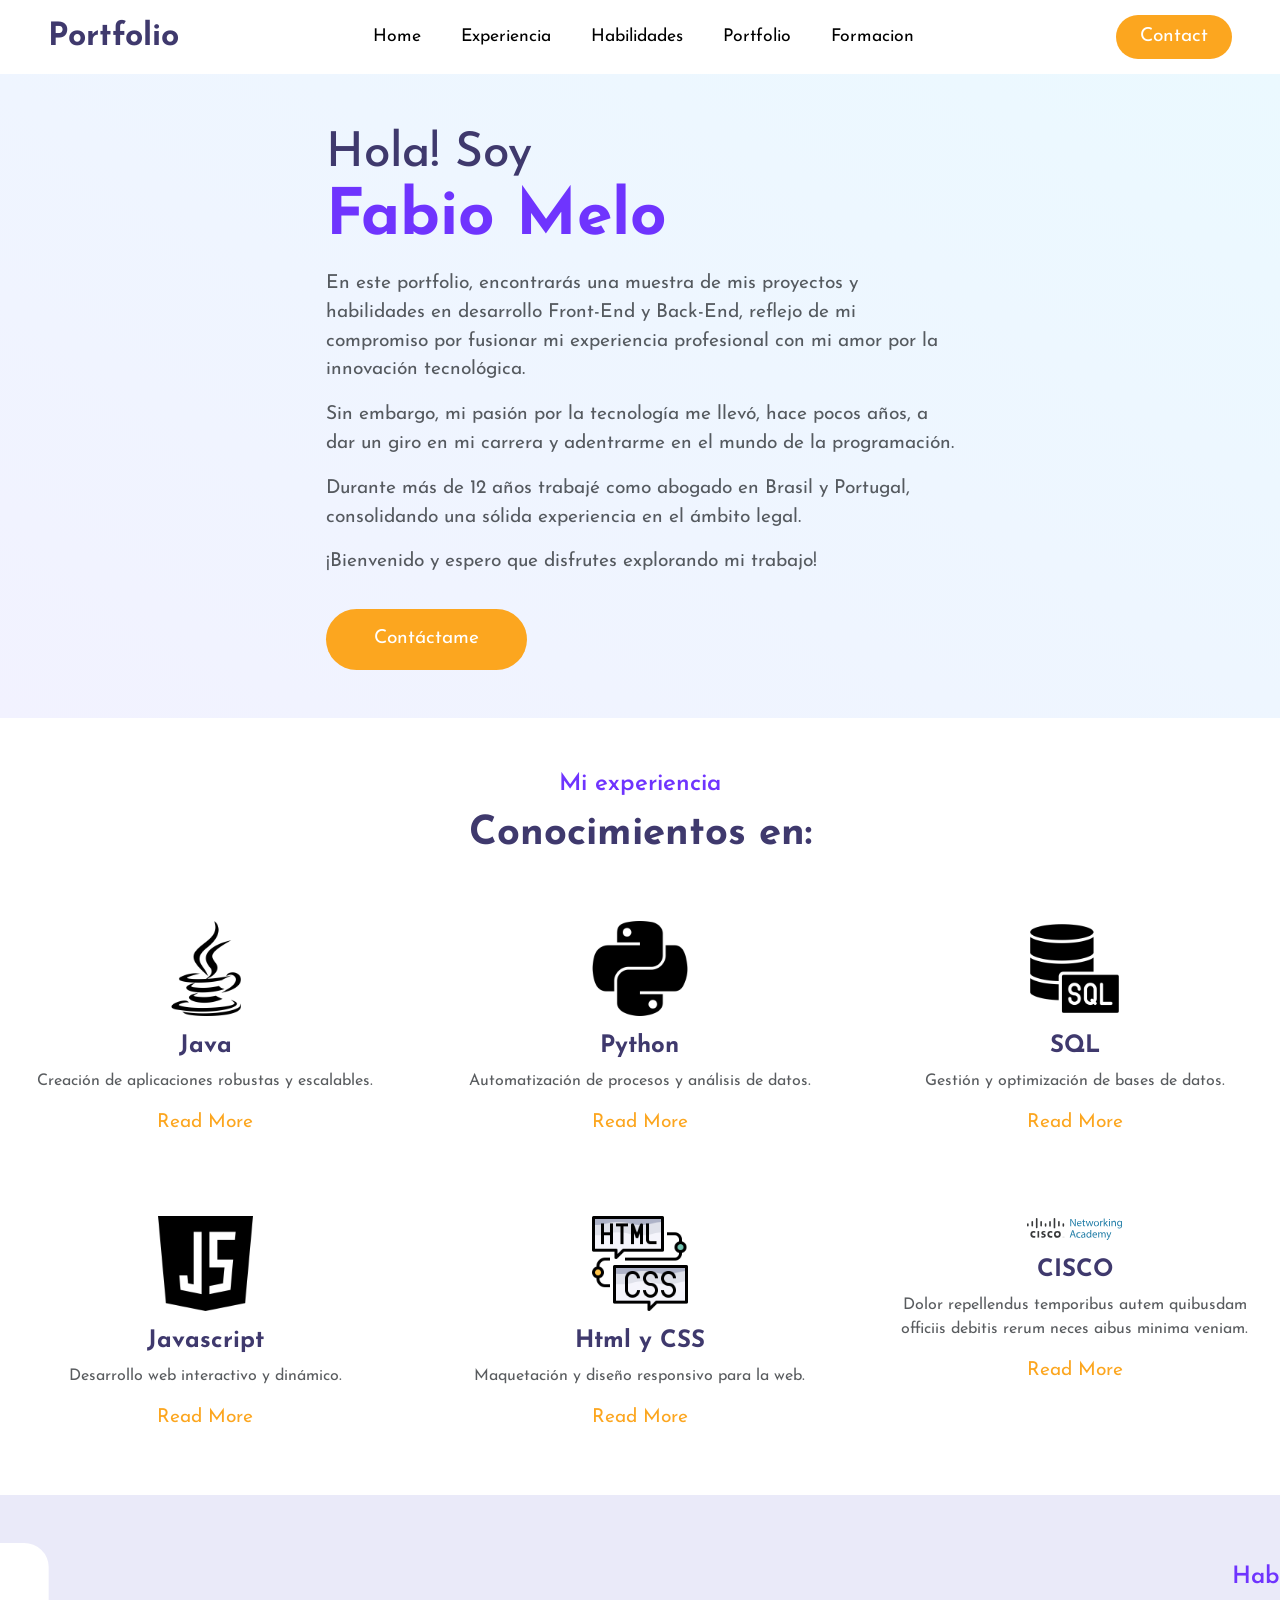
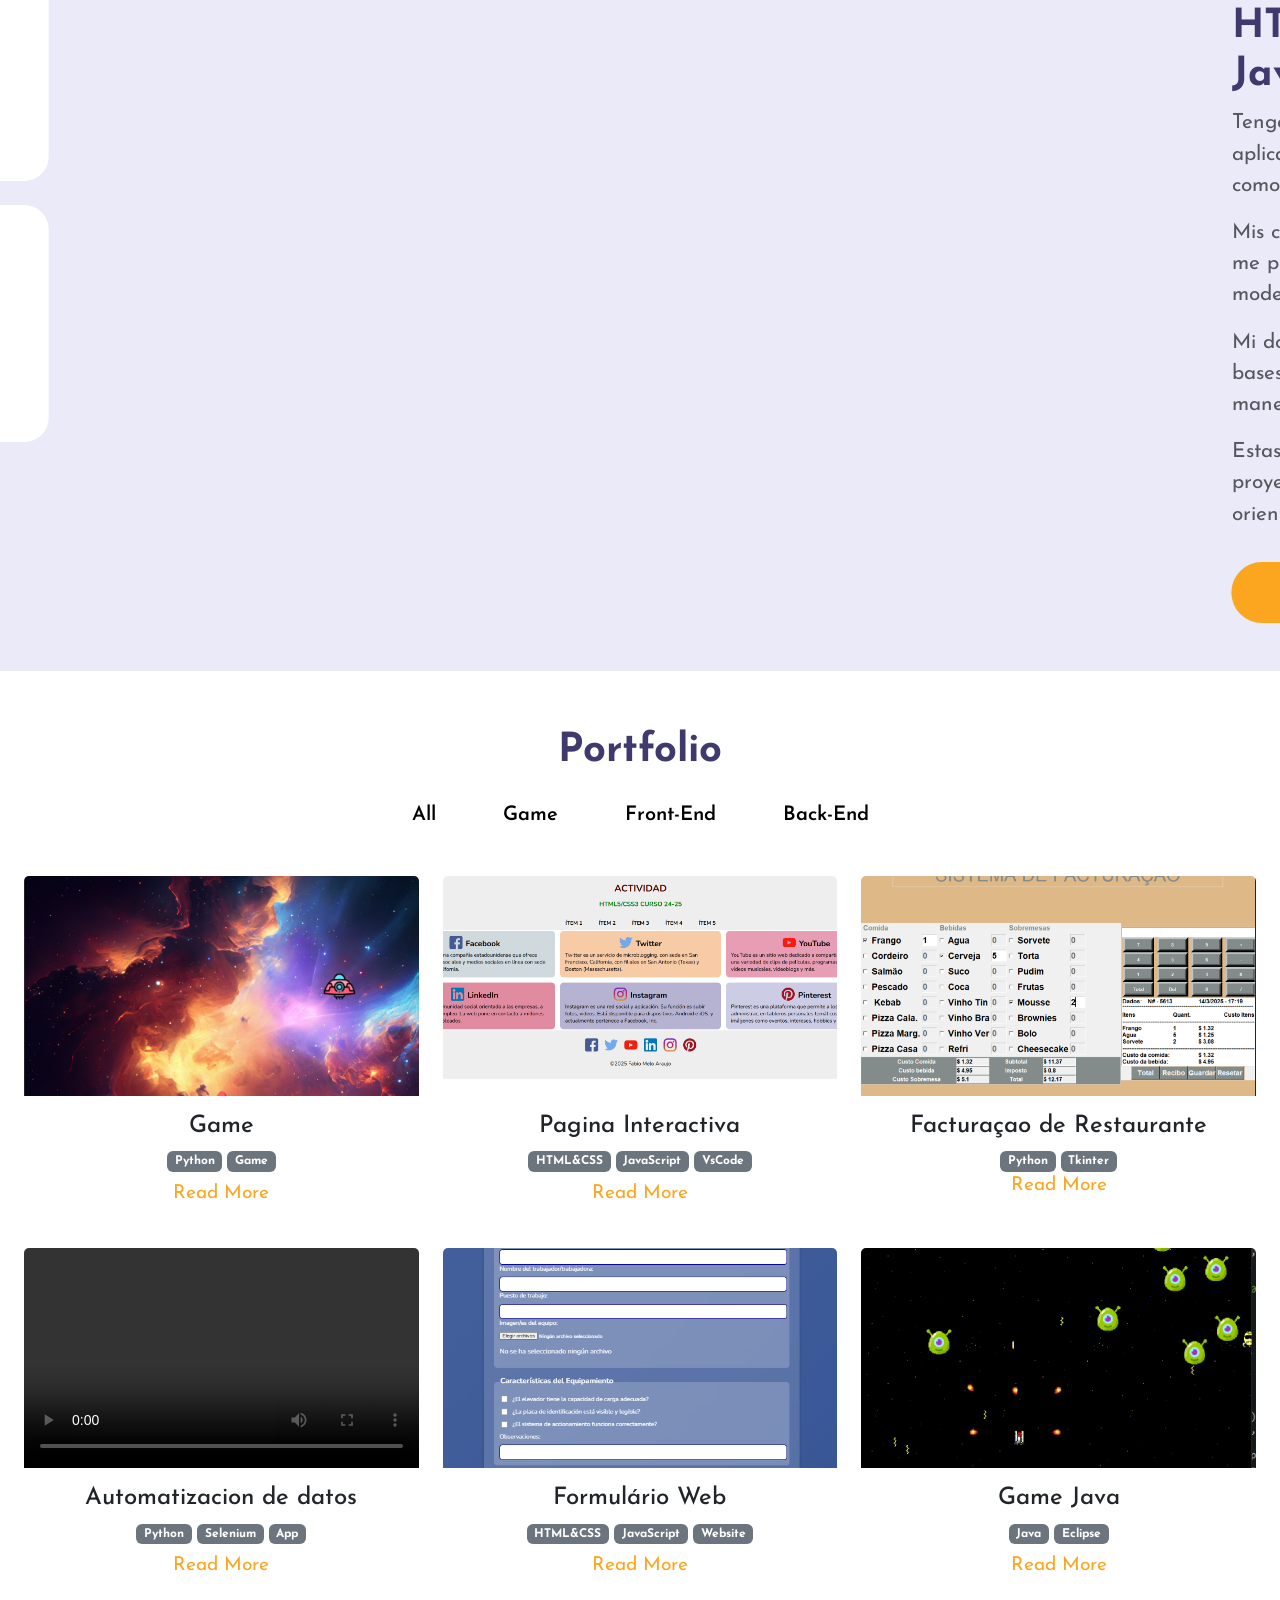
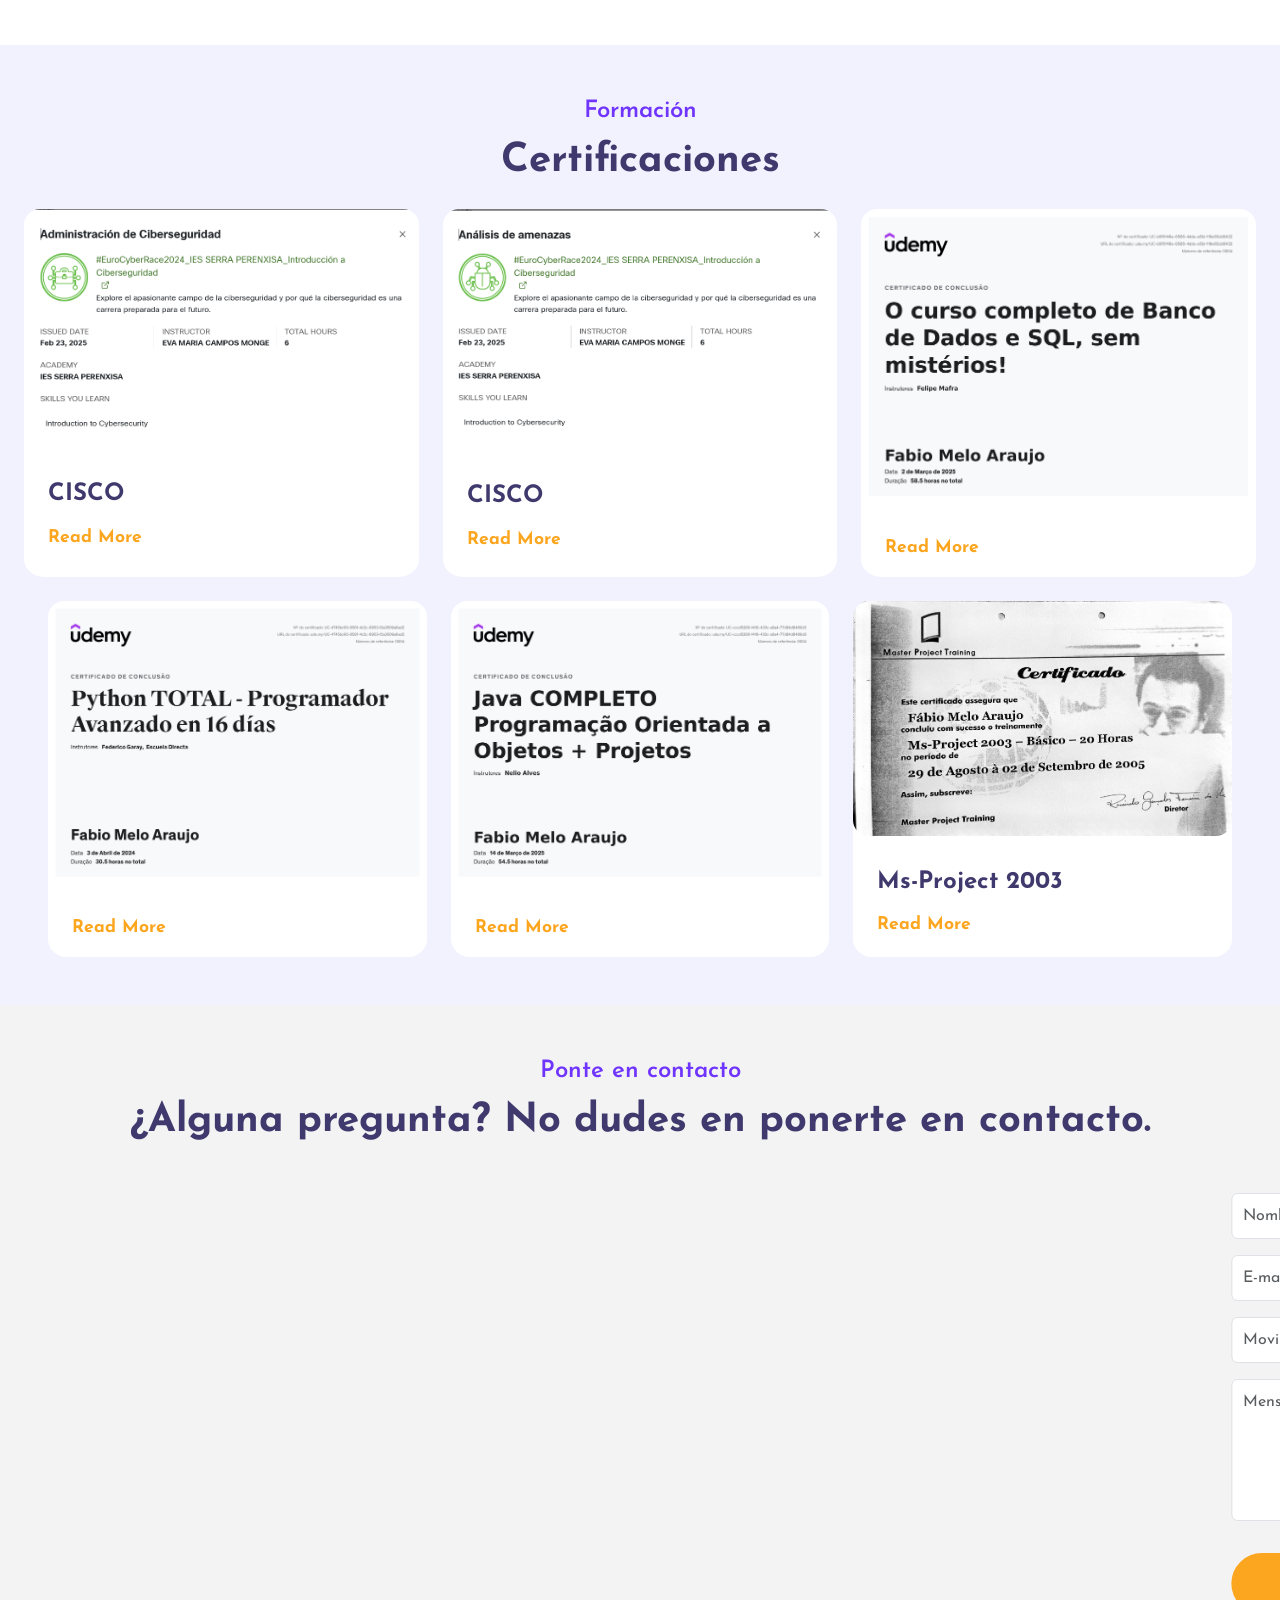
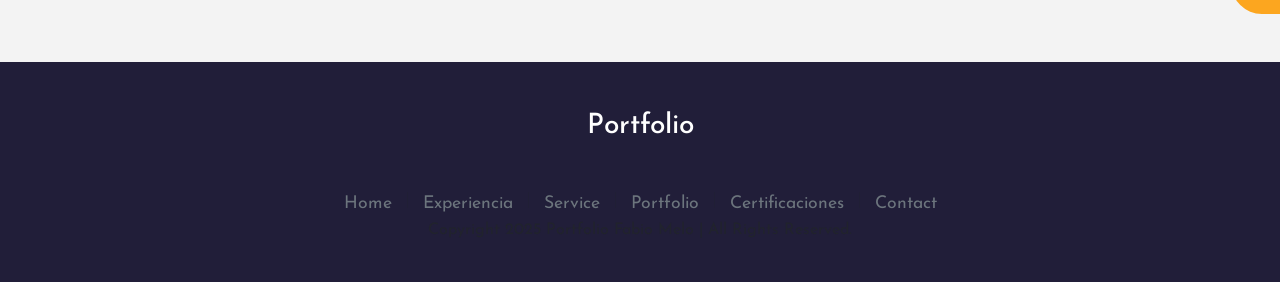
==== index.html @ 4d85d0f5 "22/06 commit" ====
<!DOCTYPE html>
<html lang="es">

<head>
  <meta charset="UTF-8" />
  <meta http-equiv="X-UA-Compatible" content="IE=edge" />
  <meta name="viewport" content="width=device-width, initial-scale=1.0" />
  <title>Personal Portfolio - Fabio Melo</title>

  <!-- bootstrap css cdn link  -->
  <link href="https://cdn.jsdelivr.net/npm/bootstrap@5.2.3/dist/css/bootstrap.min.css" rel="stylesheet"
    integrity="sha384-rbsA2VBKQhggwzxH7pPCaAqO46MgnOM80zW1RWuH61DGLwZJEdK2Kadq2F9CUG65" crossorigin="anonymous" />

  <!-- custom css file -->
  <link rel="stylesheet" href="style.css" />

  <!-- google font link -->
  <link rel="preconnect" href="https://fonts.googleapis.com" />
  <link rel="preconnect" href="https://fonts.gstatic.com" crossorigin />
  <link href="https://fonts.googleapis.com/css2?family=Josefin+Sans:wght@300;400;500;600;700&display=swap"
    rel="stylesheet" />

  <!-- bootstrap icon cdn link  -->
  <link rel="stylesheet" href="https://cdn.jsdelivr.net/npm/bootstrap-icons@1.10.4/font/bootstrap-icons.css" />

  <!-- for adding animation to website we have use AOS library 
    AOS Library css file cdn link -->
  <link rel="stylesheet" href="https://unpkg.com/aos@next/dist/aos.css" />

  <!-- jquery cdn link  -->
  <script src="https://ajax.googleapis.com/ajax/libs/jquery/3.6.4/jquery.min.js"></script>
</head>

<body>
  <!-- navbar starts -->
  <nav id="navbar-top" class="navbar navbar-expand-lg navbar-light bg-white sticky-top">
    <div class="container-fluid px-5">
      <a class="navbar-brand fw-bold fs-2" href="#" style="color: #3f396d">Portfolio</a>
      <button class="nav-menu d-md-none" type="button" data-bs-toggle="collapse" data-bs-target="#navbarNav">
        <i class="bi bi-menu-button-fill"></i>
      </button>
      <div class="collapse navbar-collapse justify-content-center" id="navbarNav">
        <ul class="navbar-nav gap-4" style="font-size: 1.1rem">
          <li class="nav-item">
            <a class="nav-link" aria-current="page" href="#">Home</a>
          </li>
          <li class="nav-item">
            <a class="nav-link" href="#service">Experiencia</a>
          </li>
          <li class="nav-item">
            <a class="nav-link" href="#about">Habilidades</a>
          </li>
          <li class="nav-item">
            <a class="nav-link" href="#portfolio">Portfolio</a>
          </li>
          <!--<li class="nav-item">
            <a class="nav-link" href="#testimonial">Testimonials</a>
          </li>-->
          <li class="nav-item">
            <a class="nav-link" href="#blog">Formacion</a>
          </li>
        </ul>
      </div>
      <button class="c-btn ms-4 py-2 px-4 rounded-pill d-none d-md-block">Contact</button>
    </div>
  </nav>
  <!-- navbar ends here -->

  <!-- home section starts  -->
  <section class="home pt-5 pb-5" id="home">
    <div class="row justify-content-evenly align-middle">
      <!-- here data-aos is used for adding aos animation  -->
      <div class="col-10 col-md-6 text-center text-md-start" data-aos="slide-right">
        <h2 style="color: #3f396d">
          Hola! Soy <br /><span class="c-orange">Fabio Melo</span>
        </h2>
        <p class="text-muted">
          En este portfolio, encontrarás una muestra de mis proyectos y habilidades en desarrollo
          Front-End y Back-End, 
          reflejo de mi compromiso por fusionar mi experiencia profesional con mi amor por la innovación tecnológica.</p>
        <p class="text-muted">
          Sin embargo, mi pasión por la tecnología me llevó, hace pocos años,
          a dar un giro en mi carrera y adentrarme en el mundo de la programación.
        <p class="text-muted">Durante más de 12 años trabajé como abogado en Brasil y Portugal,
          consolidando una sólida experiencia en el ámbito legal.</p>
        
        <p class="text-muted">
          ¡Bienvenido y espero que disfrutes explorando mi trabajo! </p>
        <button class="c-btn h-btn mt-3 py-3 px-5 rounded-pill">
          Contáctame
        </button>
        <a href="" class="link ms-4 d-none">See My Work</a>
      </div>
<!--
      <div class="col-10 col-md-4 d-none d-md-block">
        <img src="images/videocomputador.mp4" class="img-fluid" alt="" />
      </div>
    </div>
  
    <div class="col-10 col-md-4 d-none d-md-block">
      <video class="img-fluid" autoplay muted loop>
        <source src="images/videocomputador.mp4" type="video/mp4">
        Seu navegador não suporta a tag de vídeo.
      </video>
    </div>
    -->
  </section>
  <!-- home section ends here -->

  <!-- expertise section starts -->

  <section class="expertise mt-5" id="service">
    <div class="heading text-center">
      <small>Mi experiencia</small>
      <h3>
        Conocimientos en: <br />
        
      </h3>
    </div>
    <div class="row justify-content-evenly mt-5">
      <div class="col-10 col-md-4" data-aos="fade-up">
        <div class="service-card">
          <div class="img">
            <img src="images/java.png" class="w-25 img-fluid img" alt="" />
          </div>
          <div class="content mt-3">
            <h4>Java</h4>
            <p class="text-muted">
              Creación de aplicaciones robustas y escalables.
            </p>
            <a href="" class="link">Read More</a>
          </div>
        </div>
      </div>
      <div class="col-md-4 col-10" data-aos="fade-up">
        <div class="service-card">
          <div class="img">
            <img src="images/python.png" class="w-25 img-fluid img" alt="" />
          </div>
          <div class="content mt-3">
            <h4>Python</h4>
            <p class="text-muted">
              Automatización de procesos y análisis de datos.
            </p>
            <a href="" class="link">Read More</a>
          </div>
        </div>
      </div>
      <div class="col-md-4 col-10" data-aos="fade-up">
        <div class="service-card">
          <div class="img">
            <img src="images/sql-server.png" class="w-25 img-fluid img" alt="" />
          </div>
          <div class="content mt-3">
            <h4>SQL</h4>
            <p class="text-muted">
              Gestión y optimización de bases de datos.
            </p>
            <a href="" class="link">Read More</a>
          </div>
        </div>
      </div>
    </div>

    <div class="row justify-content-evenly mt-5">
      <div class="col-10 col-md-4" data-aos="fade-up">
        <div class="service-card">
          <div class="img">
            <img src="images/java-script.png" class="w-25 img-fluid img" alt="" />
          </div>
          <div class="content mt-3">
            <h4>Javascript</h4>
            <p class="text-muted">
              Desarrollo web interactivo y dinámico.
            </p>
            <a href="" class="link">Read More</a>
          </div>
        </div>
      </div>
      <div class="col-md-4 col-10" data-aos="fade-up">
        <div class="service-card">
          <div class="img">
            <img src="images/html css.png" class="w-25 img-fluid img" alt="" />
          </div>
          <div class="content mt-3">
            <h4>Html y CSS</h4>
            <p class="text-muted">
              Maquetación y diseño responsivo para la web.
            </p>
            <a href="" class="link">Read More</a>
          </div>
        </div>
      </div>
      <div class="col-md-4 col-10" data-aos="fade-up">
        <div class="service-card">
          <div class="img">
            <img src="images/cisco.svg" class="w-25 img-fluid img" alt="" />
          </div>
          <div class="content mt-3">
            <h4>CISCO</h4>
            <p class="text-muted">
              Dolor repellendus temporibus autem quibusdam officiis debitis
              rerum neces aibus minima veniam.
            </p>
            <a href="" class="link">Read More</a>
          </div>
        </div>
      </div>
    </div>







  </section>
  <!-- Formación-->
  <!--Diplomas & Certificaciones -->

  <section class="skill mt-5 py-5" id="about">
    <div class="row justify-content-evenly">
      <div class="col-10 col-md-5 skill-with-progress" data-aos="slide-right">
        <div class="row justify-content-evenly">
          <div class="col-10 col-md-6">
            <div class="progress-card ms-3 ms-md-0">
              <div class="circular-progress html-css">
                <span class="progress-value html-progress">0%</span>
              </div>
              <br />
              <span class="text">Python </span>
            </div>
          </div>

          <div class="col-10 col-md-6 mt-4 mt-md-0">
            <div class="progress-card ms-3 ms-md-0">
              <div class="circular-progress javascript">
                <span class="progress-value javascript-progress">0%</span>
              </div>
              <br />
              <span class="text">Java</span>
            </div>
          </div>
        </div>

        <div class="row justify-content-evenly mt-4">
          <div class="col-10 col-md-6">
            <div class="progress-card ms-3 ms-md-0">
              <div class="circular-progress php">
                <span class="progress-value php-progress">0%</span>
              </div>
              <br />
              <span class="text">HTML, CSS & JavaScript</span>
            </div>
          </div>

          <div class="col-10 col-md-6 mt-4 mt-md-0">
            <div class="progress-card ms-3  ms-md-0">
              <div class="circular-progress reactjs">
                <span class="progress-value reactjs-progress">0%</span>
              </div>
              <br>
              <span class="text">SQL</span>
            </div>
          </div>
        </div>
      </div>

      <div class="col-10 col-md-5 skill-detail" data-aos="slide-left">
        <div class="heading mt-5 mt-md-3">
          <small>Habilidades</small>
          <h3>HTML, CSS, JavaScript, Java, Python, SQL.</h3>
          <p class="text-muted">
            Tengo Conocimientos en Java y Python para crear aplicaciones robustas tanto en el lado del servidor
            como en el cliente.</p>

          <p class="text-muted"> Mis conocimientos en HTML, CSS y JavaScript,
            lo que me permite diseñar y desarrollar interfaces web modernas y responsivas.</p>

          <p class="text-muted">Mi dominio de SQL me permite gestionar y optimizar bases de datos de forma eficiente,
            garantizando un manejo
            adecuado de la información.
          </p>
          <p class="text-muted">
            Estas competencias me facultan para abordar proyectos de desarrollo
            con una visión integral y orientada a soluciones escalables.
          </p>
          <button class="c-btn h-btn mt-3 py-3 px-5 rounded-pill">
            <!-- here download attribute is used for adding download functionality to button  -->
            <a href="Entry Level Web Developer Resume.pdf" download="CV Fabio Melo"
              style="text-decoration: none;color: #fff;">Download CV</a>
          </button>
        </div>
      </div>
    </div>
  </section>
  <!-- skill section end here -->

  <!-- portfolio section starts here -->
<section class="portfolio" id="portfolio">
  <div class="heading text-center pt-5">
    <h3>Portfolio</h3>
  </div>

  <div id="myBtnContainer" class="text-center mt-4">
    <button class="filter-item" data-filter="all">All</button>
    <button class="filter-item" data-filter="game">Game</button>
    <button class="filter-item" data-filter="front">Front-End</button>
    <button class="filter-item" data-filter="back">Back-End</button>
  </div>
    
  <div class="portfolio-body">
    <div class="row justify-content-evenly px-4">

      <!-- Card 1 -->
      <div class="post col-md-4 game all col-10 mt-3 mt-md-0" data-aos="fade-up">
        <div class="card h-100">
          <img src="images/gamepython.png" class="card-img-top media-fixed" alt="Game Python" />
          <div class="card-body text-center">
            <h4 class="card-title">Game</h4>
            <span class="badge bg-secondary badge-pill">Python</span>
            <span class="badge bg-secondary badge-pill mb-2">Game</span><br />
            <a href="#" class="link">Read More</a>
          </div>
        </div>
      </div>


        
        <!-- Card 2 -->
      <div class="post col-md-4 front all col-10 mt-3 mt-md-0" data-aos="fade-up">
        <div class="card h-100">
          <img src="images/html_redes_sociais.png" class="card-img-top media-fixed" alt="Página Interactiva" />
          <div class="card-body text-center">
            <h4 class="card-title">Pagina Interactiva</h4>
            <span class="badge bg-secondary badge-pill">HTML&CSS</span>
            <span class="badge bg-secondary badge-pill">JavaScript</span>
            <span class="badge bg-secondary badge-pill mb-2">VsCode</span><br />
            <a href="#" class="read-more-btn link">Read More</a>
          </div>
        </div>
      </div>
               
       <!-- Card 3 -->
      <div class="post col-md-4 back all col-10 mt-3 mt-md-0" data-aos="fade-up">
        <div class="card h-100">
          <img src="images/RESTAUR.png" class="card-img-top media-fixed" alt="Facturação" />
          <div class="card-body text-center">
            <h4 class="card-title">Facturaçao de Restaurante</h4>
            <span class="badge bg-secondary badge-pill">Python</span>
            <span class="badge bg-secondary badge-pill">Tkinter</span><br />
            <a href="#" class="read-more-btn link">Read More</a>
          </div>
        </div>
      </div> 
      

    <!-- Card 4 - VÍDEO -->
      <div class="post col-md-4 back all col-10 mt-3 mt-md-4" data-aos="fade-up">
        <div class="card h-100">
          <video class="card-img-top media-fixed" controls>
            <source src="images/GrabaciónCPF.mp4" type="video/mp4" />
            Seu navegador não suporta vídeos em HTML5.
          </video>
          <div class="card-body text-center">
            <h4 class="card-title">Automatizacion de datos</h4>
            <span class="badge bg-secondary badge-pill">Python</span>
            <span class="badge bg-secondary badge-pill">Selenium</span>
            <span class="badge bg-secondary badge-pill mb-2">App</span><br />
            <a href="#" class="read-more-btn link">Read More</a>
          </div>
        </div>
      </div>


       <!-- Card 5 -->
      <div class="post col-md-4 front all col-10 mt-3 mt-md-4" data-aos="fade-up">
        <div class="card h-100">
          <img src="images/formulario.png" class="card-img-top media-fixed" alt="Formulário Web" />
          <div class="card-body text-center">
            <h4 class="card-title">Formulário Web</h4>
            <span class="badge bg-secondary badge-pill">HTML&CSS</span>
            <span class="badge bg-secondary badge-pill">JavaScript</span>
            <span class="badge bg-secondary badge-pill mb-2">Website</span><br />
            <a href="#" class="read-more-btn link">Read More</a>
          </div>
        </div>
      </div>

        <!-- Card 6 -->
      <div class="post col-md-4 game all col-10 mt-3 mt-md-4" data-aos="fade-up">
        <div class="card h-100">
          <img src="images/game java.png" class="card-img-top media-fixed" alt="Game Java" />
          <div class="card-body text-center">
            <h4 class="card-title">Game Java</h4>
            <span class="badge bg-secondary badge-pill">Java</span>
            <span class="badge bg-secondary badge-pill mb-2">Eclipse</span><br />
            <a href="#" class="read-more-btn link">Read More</a>
          </div>
        </div>
      </div>
 </div>
  </div>
</section>
<!-- portfolio section ends here -->


  <!-- testimonial section starts  
  <section class="testimonial mt-5 pt-5" id="testimonial">
    <div class="row justify-content-evenly">
      <div class="col-md-4 col-10" data-aos="slide-right">
        <img src="images/tastimonials-img.png" class="img-fluid" alt="" />
      </div>


      <div class="col-md-6 col-10 mt-5" data-aos="slide-left">
        <div class="heading">
          <small>Testimonials</small>
          <h3>Happy Clients Feedback</h3>
          here we will use carousel element from bootstrap -->

          <!-- ><div id="carouselExampleControls" class="carousel slide" data-bs-ride="carousel">
            <div class="carousel-inner">
              <div class="carousel-item active">
                <div class="row justify-content-evenly">
                  <div class="col-2 text-center">
                    <i class="bi bi-quote"></i>
                  </div>
                  <div class="col-10">
                    <p class="text-muted">
                      Quisruam est, qui dolorem ipsum quia dolor sit amet,
                      consecteaur aeci velit, sed quia non numquam eius modi
                      tempora incidunt ut lao magnam aliquam quaerat ...
                    </p>
                    <h4>Kevin Andrew</h4>
                    <small class="fs-6 text-muted">CEO of Company</small>
                  </div>
                </div>
              </div>
              
            <button class="nextprev-btn rounded-pill prev-btn" type="button" data-bs-target="#carouselExampleControls"
              data-bs-slide="prev">
              <i class="bi bi-arrow-left-circle-fill prev"></i>
              <span class="visually-hidden">Previous</span>
            </button>
            <button class="nextprev-btn rounded-pill next-btn" type="button" data-bs-target="#carouselExampleControls"
              data-bs-slide="next">
              <i class="bi bi-arrow-right-circle-fill next"></i>
              <span class="visually-hidden">Next</span>
            </button>
          </div>
        </div>
      </div>
    </div>
  </section>
  <testimonial ends here --> 

  <!-- blog section starts -->
  <section class="blog mt-5 pb-5" id="blog">
    <div class="heading text-center pt-5">
      <small>Formación</small>
      <h3>Certificaciones</h3>
    </div>


    <div class="row justify-content-evenly px-4 mt-4" data-aos="fade-up">
      <div class="blogpost col-md-4 col-10 mt-2 mt-md-0 game all">
        <div class="card">
          <img src="images/adm cyber.png" class="card-img-top rounded-4" alt="..." />
          <div class="card-body px-4">
            <h4 class="card-title">
              <a href="">CISCO</a>
            </h4>
            <p class="text-muted"></p>
            <a href="#" class="read-more-btn link" data-bs-toggle="modal" data-bs-target="#exampleModal1">Read More</a>
          </div>
        </div>
      </div>
      <div class="blogpost col-md-4 col-10 mt-5 mt-md-0 website all">
        <div class="card">
          <img src="images/analise amenazas.png" class="card-img-top rounded-4" alt="..." />
          <div class="card-body px-4">
            <h4 class="card-title">
              <a href="">CISCO</a>
            </h4>
            <p class="text-muted"></p>
            <a href="#" class="read-more-btn link" data-bs-toggle="modal" data-bs-target="#exampleModal2">Read More</a>
          </div>
        </div>
      </div>
      <div class="blogpost col-md-4 col-10 mt-5 mt-md-0 webapp all">
        <div class="card">
          <img src="images/CERTIFICADO SQL.jpg" class="card-img-top rounded-4" alt="..." />
          <div class="card-body px-4">
            <h4 class="card-title">
            </h4>
            <p class="text-muted">
            </p>
            <a href="#" class="read-more-btn link" data-bs-toggle="modal" data-bs-target="#exampleModal3">Read More</a>
          </div>
        </div>
      </div>


      <div class="row justify-content-evenly px-4 mt-4" data-aos="fade-up">
        <div class="blogpost col-md-4 col-10 mt-2 mt-md-0 game all">
          <div class="card">
            <img src="images/CERTIFICADO PYTHON.jpg" class="card-img-top rounded-4" alt="..." />
            <div class="card-body px-4">
              <h4 class="card-title">
              </h4>
              <p class="text-muted">
              </p>
              <a href="#" class="read-more-btn link" data-bs-toggle="modal" data-bs-target="#exampleModal1">Read
                More</a>
            </div>
          </div>
        </div>
        <div class="blogpost col-md-4 col-10 mt-5 mt-md-0 website all">
          <div class="card">
            <img src="images/certJAVA.jpg" class="card-img-top rounded-4" alt="..." />
            <div class="card-body px-4">
              <h4 class="card-title">
              </h4>
              <p class="text-muted">
              </p>
              <a href="#" class="read-more-btn link" data-bs-toggle="modal" data-bs-target="#exampleModal2">Read
                More</a>
            </div>
          </div>
        </div>
        <div class="blogpost col-md-4 col-10 mt-5 mt-md-0 webapp all">
          <div class="card">
            <img src="images/ms project.jpg" class="card-img-top rounded-4" alt="..." />
            <div class="card-body px-4">
              <h4 class="card-title">
                <a href="">Ms-Project 2003</a>
              </h4>
              <p class="text-muted">
              </p>
              <a href="#" class="read-more-btn link" data-bs-toggle="modal" data-bs-target="#exampleModal3">Read
                More</a>
            </div>
          </div>
        </div>
        
          



          <!-- here we will make modals if Read more link is clicked the modal will popup -->
          <div class="modal fade" id="exampleModal1" tabindex="-1" aria-labelledby="exampleModalLabel"
            aria-hidden="true">
            <div class="modal-dialog">
              <div class="modal-content">

                <button type="button" class="btn-c rounded-pill" data-bs-dismiss="modal"><i
                    class="bi bi-x-circle-fill"></i></button>

                <div class="modal-body px-4">
                  <div class="img">
                    <img src="images/2048game.png" class="img-fluid" alt="">
                  </div>
                  <div class="content mt-3">
                    <small>By Fabio Melo</small><span class="text-muted ms-2">Mar 8,2022</span>
                    <h4 class="card-title mt-3">Quis autem vea eum iure reprehenderit</h4>
                    <div class="social-links mt-4">
                      <button href="" class="rounded-pill dribble">
                        <i class="bi bi-dribbble"></i>
                      </button>
                      <button href="" class="rounded-pill whatsapp">
                        <i class="bi bi-whatsapp"></i>
                      </button>
                      <button href="" class="rounded-pill behance">
                        <i class="bi bi-behance"></i>
                      </button>
                    </div>
                    <p class="text-muted mt-3">Lorem ipsum dolor sit amet, consectetur adipiscing elit. Nullam tempor
                      eros a
                      tellus auctor, nec suscipit nunc dignissim. Ut suscipit gravida augue sed elementum. Sed sed
                      luctus
                      nisl. Donec scelerisque nisi in sodales mattis. Vestibulum suscipit odio ac enim blandit
                      sollicitudin.
                      Aliquam ultrices sem quis urna placerat interdum. Etiam rutrum, quam sagittis tristique mollis,
                      libero
                      arcu scelerisque erat, eget tincidunt eros diam quis nunc.</p>
                  </div>
                </div>
                <div class="heading px-2">
                  <h3 class="fs-3 ms-3">Leave A Comment</h3>
                </div>
                <div class="contact-form ms-3 mt-3 pb-4 px-2">
                  <div class="mb-3">
                    <input type="text" class="form-control" id="exampleFormControlInput1" placeholder="Name" />
                  </div>
                  <div class="mb-3">
                    <input type="email" class="form-control" id="exampleFormControlInput1" placeholder="E-mail" />
                  </div>
                  <div class="mb-3">
                    <input type="text" class="form-control" id="exampleFormControlInput1" placeholder="Mobile No." />
                  </div>
                  <div class="mb-3">
                    <textarea class="form-control" id="exampleFormControlTextarea1" placeholder="Message"
                      rows="5"></textarea>
                  </div>
                  <button class="c-btn h-btn mt-3 py-2 px-4 rounded-pill">
                    Submit
                  </button>
                </div>

              </div>
            </div>
          </div>
          <div class="modal fade" id="exampleModal2" tabindex="-1" aria-labelledby="exampleModalLabel"
            aria-hidden="true">
            <div class="modal-dialog">
              <div class="modal-content">

                <button type="button" class="btn-c rounded-pill" data-bs-dismiss="modal"><i
                    class="bi bi-x-circle-fill"></i></button>

                <div class="modal-body px-4">
                  <div class="img">
                    <img src="images/currency-converter.png" class="img-fluid" alt="">
                  </div>
                  <div class="content mt-3">
                    <small>By Fabio Melo</small><span class="text-muted ms-2 ms-md-0">Mar 8,2025</span>
                    <h4 class="card-title mt-3">Quis autem vea eum iure reprehenderit</h4>
                    <div class="social-links mt-4">
                      
                      <!--<button href="" class="rounded-pill dribble">
                        <i class="bi bi-dribbble"></i>
                      </button>
                    -->
                      <button href="" class="rounded-pill whatsapp">
                        <i class="bi bi-whatsapp"></i>
                      </button>
                     
                     <!-- <button href="" class="rounded-pill behance">
                        <i class="bi bi-behance"></i>
                      </button>
                    </div>
                  -->
                    <p class="text-muted mt-3">Lorem ipsum dolor sit amet, consectetur adipiscing elit. Nullam tempor
                      eros a
                      tellus auctor, nec suscipit nunc dignissim. Ut suscipit gravida augue sed elementum. Sed sed
                      luctus
                      nisl. Donec scelerisque nisi in sodales mattis. Vestibulum suscipit odio ac enim blandit
                      sollicitudin.
                      Aliquam ultrices sem quis urna placerat interdum. Etiam rutrum, quam sagittis tristique mollis,
                      libero
                      arcu scelerisque erat, eget tincidunt eros diam quis nunc.</p>
                  </div>
                </div>
                <div class="heading px-2">
                  <h3 class="fs-3 ms-3">Leave A Comment</h3>
                </div>
                <div class="contact-form ms-3 mt-3 pb-4 px-2">
                  <div class="mb-3">
                    <input type="text" class="form-control" id="exampleFormControlInput1" placeholder="Name" />
                  </div>
                  <div class="mb-3">
                    <input type="email" class="form-control" id="exampleFormControlInput1" placeholder="E-mail" />
                  </div>
                  <div class="mb-3">
                    <input type="text" class="form-control" id="exampleFormControlInput1" placeholder="Mobile No." />
                  </div>
                  <div class="mb-3">
                    <textarea class="form-control" id="exampleFormControlTextarea1" placeholder="Message"
                      rows="5"></textarea>
                  </div>
                  <button class="c-btn h-btn mt-3 py-2 px-4 rounded-pill">
                    Submit
                  </button>
                </div>

              </div>
            </div>
          </div>
          <div class="modal fade" id="exampleModal3" tabindex="-1" aria-labelledby="exampleModalLabel"
            aria-hidden="true">
            <div class="modal-dialog">
              <div class="modal-content">

                <button type="button" class="btn-c rounded-pill" data-bs-dismiss="modal"><i
                    class="bi bi-x-circle-fill"></i></button>

                <div class="modal-body px-4">
                  <div class="img">
                    <img src="images/dictionary.png" class="img-fluid" alt="">
                  </div>
                  <div class="content mt-3">
                    <small>By Fabio Melo</small><span class="text-muted ms-2 ms-md-0">Mar 8,2022</span>
                    <h4 class="card-title mt-3">Quis autem vea eum iure reprehenderit</h4>
                    <div class="social-links mt-4">
                      <button href="" class="rounded-pill dribble">
                        <i class="bi bi-dribbble"></i>
                      </button>
                      <button href="" class="rounded-pill whatsapp">
                        <i class="bi bi-whatsapp"></i>
                      </button>
                      <button href="" class="rounded-pill behance">
                        <i class="bi bi-behance"></i>
                      </button>
                    </div>
                    <p class="text-muted mt-3">Lorem ipsum dolor sit amet, consectetur adipiscing elit. Nullam tempor
                      eros a
                      tellus auctor, nec suscipit nunc dignissim. Ut suscipit gravida augue sed elementum. Sed sed
                      luctus
                      nisl. Donec scelerisque nisi in sodales mattis. Vestibulum suscipit odio ac enim blandit
                      sollicitudin.
                      Aliquam ultrices sem quis urna placerat interdum. Etiam rutrum, quam sagittis tristique mollis,
                      libero
                      arcu scelerisque erat, eget tincidunt eros diam quis nunc.</p>
                  </div>
                </div>
                <div class="heading px-2">
                  <h3 class="fs-3 ms-3">Leave A Comment</h3>
                </div>
                <div class="contact-form ms-3 mt-3 pb-4 px-2">
                  <div class="mb-3">
                    <input type="text" class="form-control" id="exampleFormControlInput1" placeholder="Name" />
                  </div>
                  <div class="mb-3">
                    <input type="email" class="form-control" id="exampleFormControlInput1" placeholder="E-mail" />
                  </div>
                  <div class="mb-3">
                    <input type="text" class="form-control" id="exampleFormControlInput1" placeholder="Mobile No." />
                  </div>
                  <div class="mb-3">
                    <textarea class="form-control" id="exampleFormControlTextarea1" placeholder="Message"
                      rows="5"></textarea>
                  </div>
                  <button class="c-btn h-btn mt-3 py-2 px-4 rounded-pill">
                    Submit
                  </button>
                </div>

              </div>
            </div>
          </div>
        </div>
  </section>
  <!-- blog section ends here -->

  <!-- contact section starts -->
  <section class="contact py-5" id="contact">
    <div class="heading text-center">
      <small>Ponte en contacto</small>
      <h3>¿Alguna pregunta? No dudes en ponerte en contacto.</h3>
    </div>
    <div class="row justify-content-evenly mt-5">
      <div class="col-md-5 col-10 contact-details" data-aos="slide-right">
        <div class="row justify-content-evenly">
          <div class="col-1">
            <i class="bi bi-geo-alt-fill"></i>
          </div>
          <div class="col-11">
            <p>Torrent, Valencia, España</p>
          </div>
        </div>
        <div class="row justify-content-evenly">
          <div class="col-1">
            <i class="bi bi-telephone-fill"></i>
          </div>
          <div class="col-11">
            <p>+34 661137207</p>
          </div>
        </div>
        <div class="row justify-content-evenly">
          <div class="col-1">
            <i class="bi bi-send-fill"></i>
          </div>
          <div class="col-11">
            <p>fmelo.dev@gmail.com</p>
          </div>
        </div>
        <div class="row justify-content-evenly">
          <div class="col-1">
            <i class="bi bi-globe-americas"></i>
          </div>
          <div class="col-11">
            <p>https://github.com/FabioMelo0911</p>
          </div>
        </div>
      </div>
      <div class="col-md-5 col-10 mt-3 mt-md-0" data-aos="slide-left">
        <div class="contact-form">
          <div class="mb-3">
            <input type="text" class="form-control" id="exampleFormControlInput1" placeholder="Nombre" />
          </div>
          <div class="mb-3">
            <input type="email" class="form-control" id="exampleFormControlInput1" placeholder="E-mail" />
          </div>
          <div class="mb-3">
            <input type="text" class="form-control" id="exampleFormControlInput1" placeholder="Movile nº." />
          </div>
          <div class="mb-3">
            <textarea class="form-control" id="exampleFormControlTextarea1" placeholder="Mensaje" rows="5"></textarea>
          </div>
          <button class="c-btn h-btn mt-3 py-3 px-5 rounded-pill">
            Submit
          </button>
        </div>
      </div>
    </div>
  </section>
  <!-- contact section ends here -->

  <!-- now we will make back to top button when user click on it it will be redirected to top page  -->
  <!--<button type="button" class="btn btn-floating btn-lg rounded-pill" id="btn-back-to-top">
    <i class="bi bi-arrow-up"></i>
  </button>
-->
  <!-- footer section starts  -->
  <footer class="text-center text-muted py-4">
    <h3 class="text-white pt-4" data-aos="fade-up">Portfolio</h3>
    <div class="link-group mt-5" data-aos="fade-up">
      <a href="#home">Home</a>
      <div class="vr"></div>
      <a href="#experiencia">Experiencia</a>
      <div class="vr"></div>
      <a href="#service">Service</a>
      <div class="vr"></div>
      <a href="#portfolio">Portfolio</a>
      <div class="vr"></div>
      <a href="#Certificaciones">Certificaciones</a>
      <div class="vr"></div>
      <a href="#contact">Contact</a>
    </div>
   
    <!--<div class="social-links mt-5" data-aos="fade-up">
      <button href="" class="rounded-pill dribble">
        <i class="bi bi-dribbble"></i>
      </button>
      <button href="" class="rounded-pill whatsapp">
        <i class="bi bi-whatsapp"></i>
      </button>
      <button href="" class="rounded-pill behance">
        <i class="bi bi-behance"></i>
      </button>
    </div>
    <hr class="text-muted my-4" />-->

    <p>Copyright 2025 Portfolio Fabio Melo | All Rights Reserved.</p>
  </footer>
  <!-- footer section ends here -->

  <!-- bootstrap javascript cdn link  -->
  <script src="https://cdn.jsdelivr.net/npm/bootstrap@5.2.3/dist/js/bootstrap.bundle.min.js"
    integrity="sha384-kenU1KFdBIe4zVF0s0G1M5b4hcpxyD9F7jL+jjXkk+Q2h455rYXK/7HAuoJl+0I4"
    crossorigin="anonymous"></script>

  <!-- AOS library javascript link  -->
  <script src="https://unpkg.com/aos@next/dist/aos.js"></script>
  <script>
    // initializing AOS library
    AOS.init({
      duration: 1000,
      offset: 50,
    });
  </script>
  <!-- custom js file linking -->
  <script src="script.js"></script>

</body>

</html>
---- style.css ----
/* appling google font over the website  */
body{
    font-family: 'Josefin Sans', sans-serif;
    font-weight: 400;
}
/* styling menu icon */
.nav-menu{
    border: none;
    background-color: #fff;
    font-size: 1.5rem;
    color: #fca61f;
}
/* styling navbar links  */
.navbar-nav a{
    color: black;
    position: relative;
}
.navbar-nav a:hover{
    color: #fca61f;
}
.navbar-nav a:after {    
    background: none repeat scroll 0 0 transparent;
    bottom: 0;
    content: "";
    display: block;
    height: 2px;
    left: 50%;
    top: 35px;
    position: absolute;
    background: #fca61f;
    transition: width 0.3s ease 0s, left 0.3s ease 0s;
    width: 0;
  }
.navbar-nav a:hover:after { 
    width: 100%; 
    left: 0; 
  }
  /* styling contact btn  */
.c-btn{
    border: none;
    background: #fca61f;
    color: #fff;
    font-size: 1.2rem;
}
/* styling home section starts */
.home{
    background: linear-gradient(33deg, rgba(242,242,255,1) 0%, rgba(235,249,255,1) 100%);
    padding: 30px 0px 10px 0px;
}
.home h2{
    font-size: 3rem;
    line-height: 4rem;
}
.c-orange{
    color: #6f34fe;
    font-weight: 700;
    font-size: 4rem;
}
.home p{
    width: fit-content;
    margin-top: 1rem;
    font-size: 1.2rem;
}
.h-btn:hover{
    background: #6f34fe;
    color: #fff;
    transform: translateY(-20px);
    transition-duration: 1s;
}
.link{
    text-decoration: none;
    font-size: 1.2rem;
    color: #fca61f;
    position: relative;
}
.link::after{
    content: '';
    position: absolute;
    width: 100%;
    transform: scaleX(0);
    height: 2px;
    bottom: 0;
    left: 0;
    top: 20px;
    background-color: #6f34fe;
    transform-origin: bottom right;
    transition: transform 0.25s ease-out;
}
.link:hover{
    color: #6f34fe;
}
.link:hover::after{
    transform: scaleX(1);
    transform-origin: bottom left;
}
/* adding animation to home section image  */
.home img{
    animation: floatimg 4s ease-in-out infinite;
}

@keyframes floatimg {
    0%{
        transform: translateX(0);
    }
    50%{
        transform: translateX(-24px);
    }
    100%{
        transform: translateX(0);
    }
}

/* expertise section starts */
.heading small{
    color: #6f34fe;
    font-size: 1.5rem;
    font-weight: 600;
}
.heading h3{
    margin-top: 0.5rem;
    color: #3f396d;
    font-size: 2.5rem;
    font-weight: 700;
}
.expertise h4{
    color: #3f396d;
    font-weight: 700;
}
.expertise a{
    text-decoration: none;
    color: #fca61f;
}
.expertise a:hover{
    color: #6f34fe;
}
.expertise .service-card{
    text-align: center;
    padding: 15px 15px;
    border-radius: 0.7rem;
}

/* skill section starts */
.skill{
    background-color: rgb(234, 234, 249);
}
.progress-card{
    padding: 12% 10% 10% 15%;
    background-color: #fff;
    text-align: center;
    border-radius: 10%;
}
.progress-card:hover{
    transform: scale(1.1,1.1);
    transition-duration: 0.6s;
}
.circular-progress{
    position: relative;
    height: 130px;
    width: 130px;
    border-radius: 50%;
    background: conic-gradient(#7d2ae8 3.6deg, #ededed 0deg);
    display: flex;
    align-items: center;
    justify-content: center;
}
.circular-progress::before{
    content: "";
    position: absolute;
    height: 120px;
    width: 120px;
    border-radius: 50%;
    background-color: #fff;
}
.progress-value{
    position: relative;
    font-size: 1.5rem;
    font-weight: 600;
}
.html-progress{
    color: #fca61f;
}
.javascript-progress{
    color: #6f34fe;
}
.php-progress{
    color: #20c997;
}
.reactjs-progress{
    color: #3f396d;
}
.text{
    font-size: 1.2rem;
    font-weight: 500;
}
.heading p{
    font-size: 1.3rem;
}

/* portfolio section starts */
#myBtnContainer{
    margin-bottom: 45px;
}
#myBtnContainer button{
  border: none;
  color: black;
  background: transparent;
  font-size: 20px;
  font-weight: 600;
  cursor: pointer;   
  display: inline-block;
  margin: 0 25px;
}
#myBtnContainer button:hover{
    color: #fca61f;
}

#myBtnContainer button:focus{
    outline: none;
}
.post .content h4{
    font-size: 1rem;
    font-weight: 700;
}
.post .card{
    border: none;
}
.media-fixed {
  height: 220px; /* ajuste conforme desejar */
  object-fit: cover;
}

.card {
  height: 100%;
}





/* testimonial section starts */
.testimonial img:hover{
    transform: scale(1.2,1.2);
    transition-duration: 1s;
}
.testimonial h4{
    color: #3f396d;
}
.testimonial i{
    font-size: 2.9rem;
    color: #fca61f;
    
}
.testimonial .nextprev-btn{
    border: none;
    background-color: #fff;
}
.prev:hover,.prev-btn:hover{
    color:#6f34fe;
    transform: translateX(-10px);
    transition-duration: 1s;
}
.next:hover,.next-btn:hover{
    color:#6f34fe;
    transform: translateX(10px);
    transition-duration: 1s;
}

/* blog section starts */
.blog{
    background-color: #f2f2ff;
}
.blog .blogpost .card{
    border: none;
    border-radius: 5%;
}
.nav-bg{
    background-color: #fff;
}

.blog .blogpost small{
    color: #6f34fe;
    font-size: 1.1rem;
}
.blog .blogpost h4,.blogpost a{
    color: #3f396d;
    font-weight: 700;
    margin-top: 1rem;
    text-decoration: none;
}
.blogpost a:hover{
    color: #fca61f;
}
.blog .blogpost .read-more-btn{
    text-decoration: none;
    color: #fca61f;
    font-size: 1.1rem;
}
.blog .blogpost .read-more-btn:hover{
    color: #6f34fe;
}
/* styling modal group  */
.btn-c{
    margin-left: 94%;
    background-color: transparent;
    border: none;
    color: #fff;
    font-size: 2rem;
    margin-top: -3%;
}
.btn-c i{
    color: #fca61f;
}
.modal-body .content span{
    font-size: 1rem;
}
.modal-body .content small{
    font-size: 1rem;
    color: #6f34fe;
}
/* contact section starts */
.contact{
    background-color: #f3f3f3;
}
.contact-details i{
    font-size: 1.5rem;
    color: #fca61f;
}
.contact-details p{
    font-size: 1.2rem;
    margin-left: 1rem;
}
.contact-form .form-control:focus{
    box-shadow: none;
    border: 1px solid #fca61f;
}
.contact-form .form-control{
    padding: 10px 10px;
    width: 80%;
}

/* footer section starts */
footer{
    background-color: #211e39;
}

footer .link-group a{
    margin-left: 10px;
    margin-right: 10px;
    text-decoration: none;
    color: #6c757d;
    font-size: 1.1rem;
    margin-top: 1rem;
}
footer .link-group a:hover{
    color: #fca61f;
}
.social-links button{
    border: none;
    margin-right: 1rem;
    font-size: 1.2rem;
    background-color: #fff;
    padding: 14px 15px 10px 15px;
}
.social-links .dribble{
    color: #f33a7e;
}
.social-links button:hover{
    color: #fff;
    transform: translateY(-20px);
    transition-duration: 1s;
}
.social-links .dribble:hover{
    background-color: #f33a7e;
}
.social-links .whatsapp{
    color: #25D366;
}
.social-links .whatsapp:hover{
    background-color: #25D366;
}
.social-links .behance{
    color: #255afc;
}
.social-links .behance:hover{
    background-color: #255afc;
}

/* styling back to top button */
#btn-back-to-top {
    position: fixed;
    bottom: 40px;
    right: 40px;
    display: none;
    font-size: 1.4rem;
    background-color: #fca61f;
    color: #fff;
    animation: pulse 3s infinite;
}
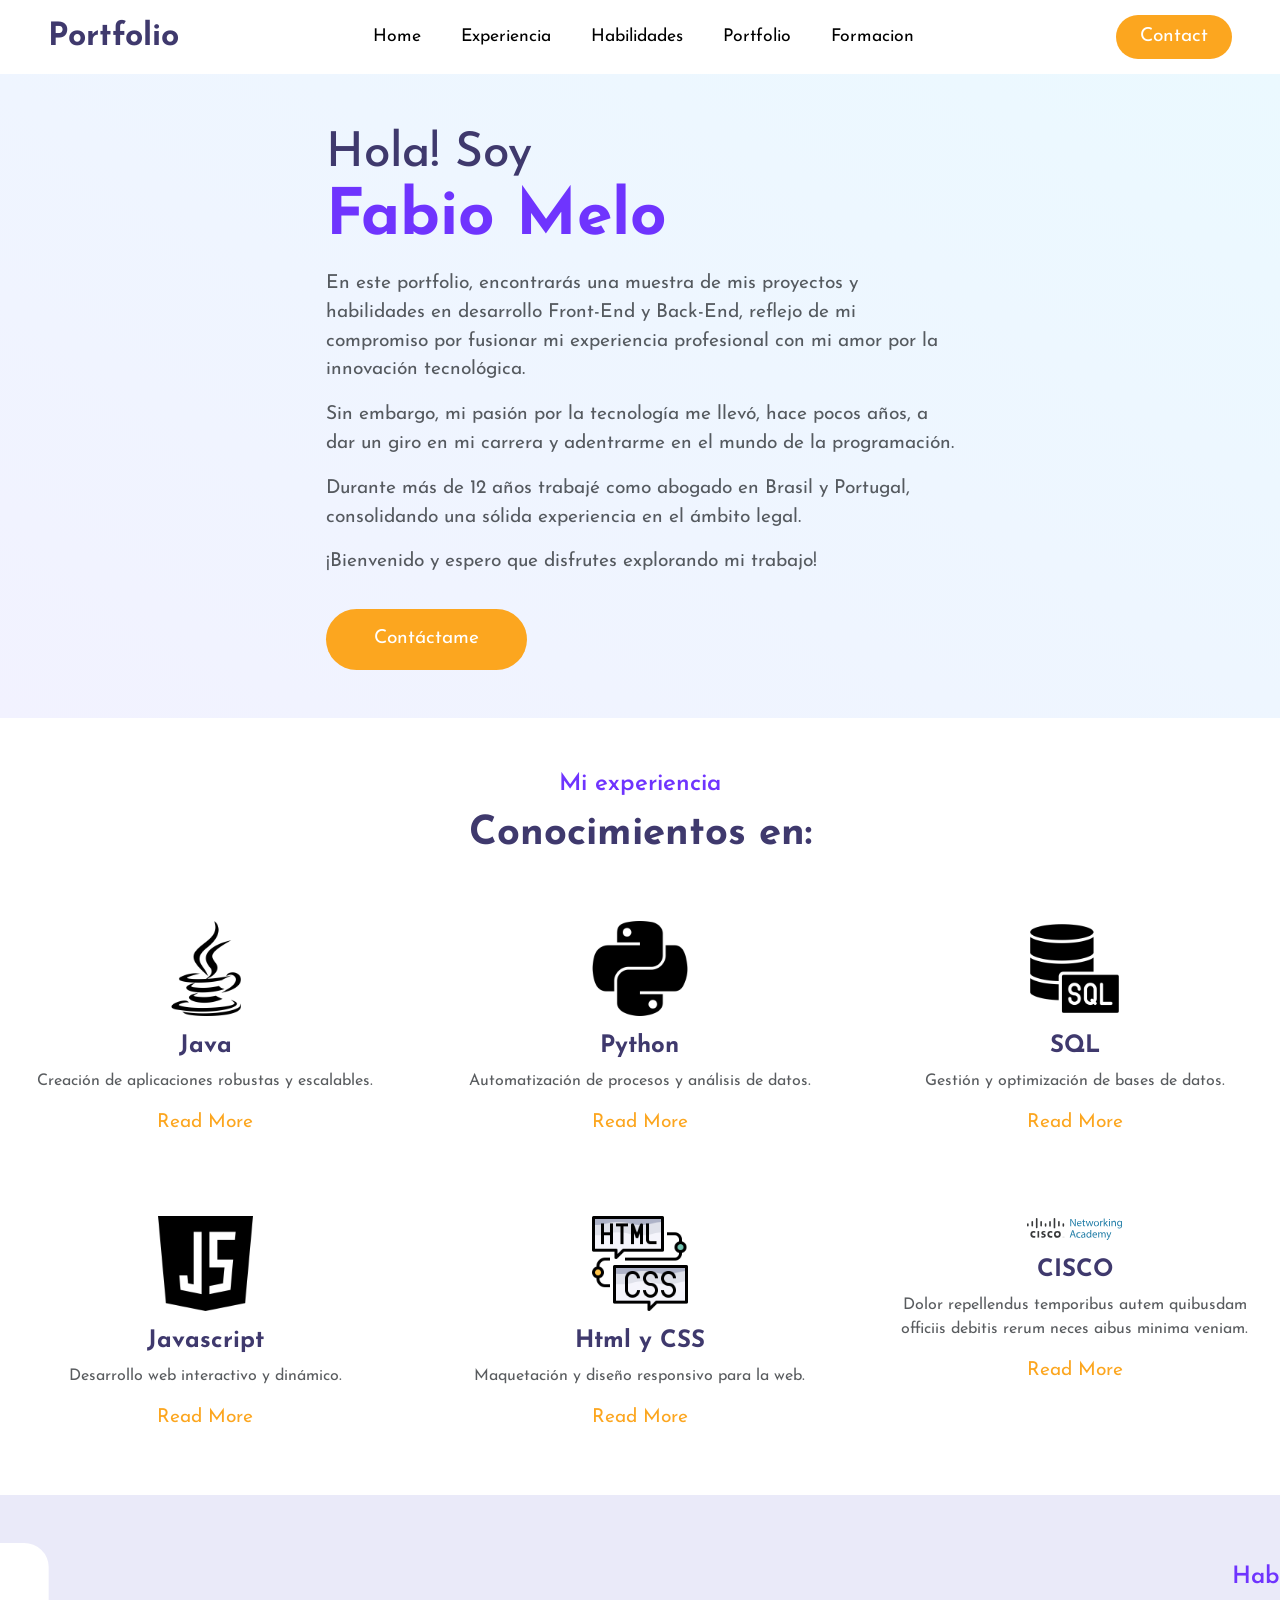
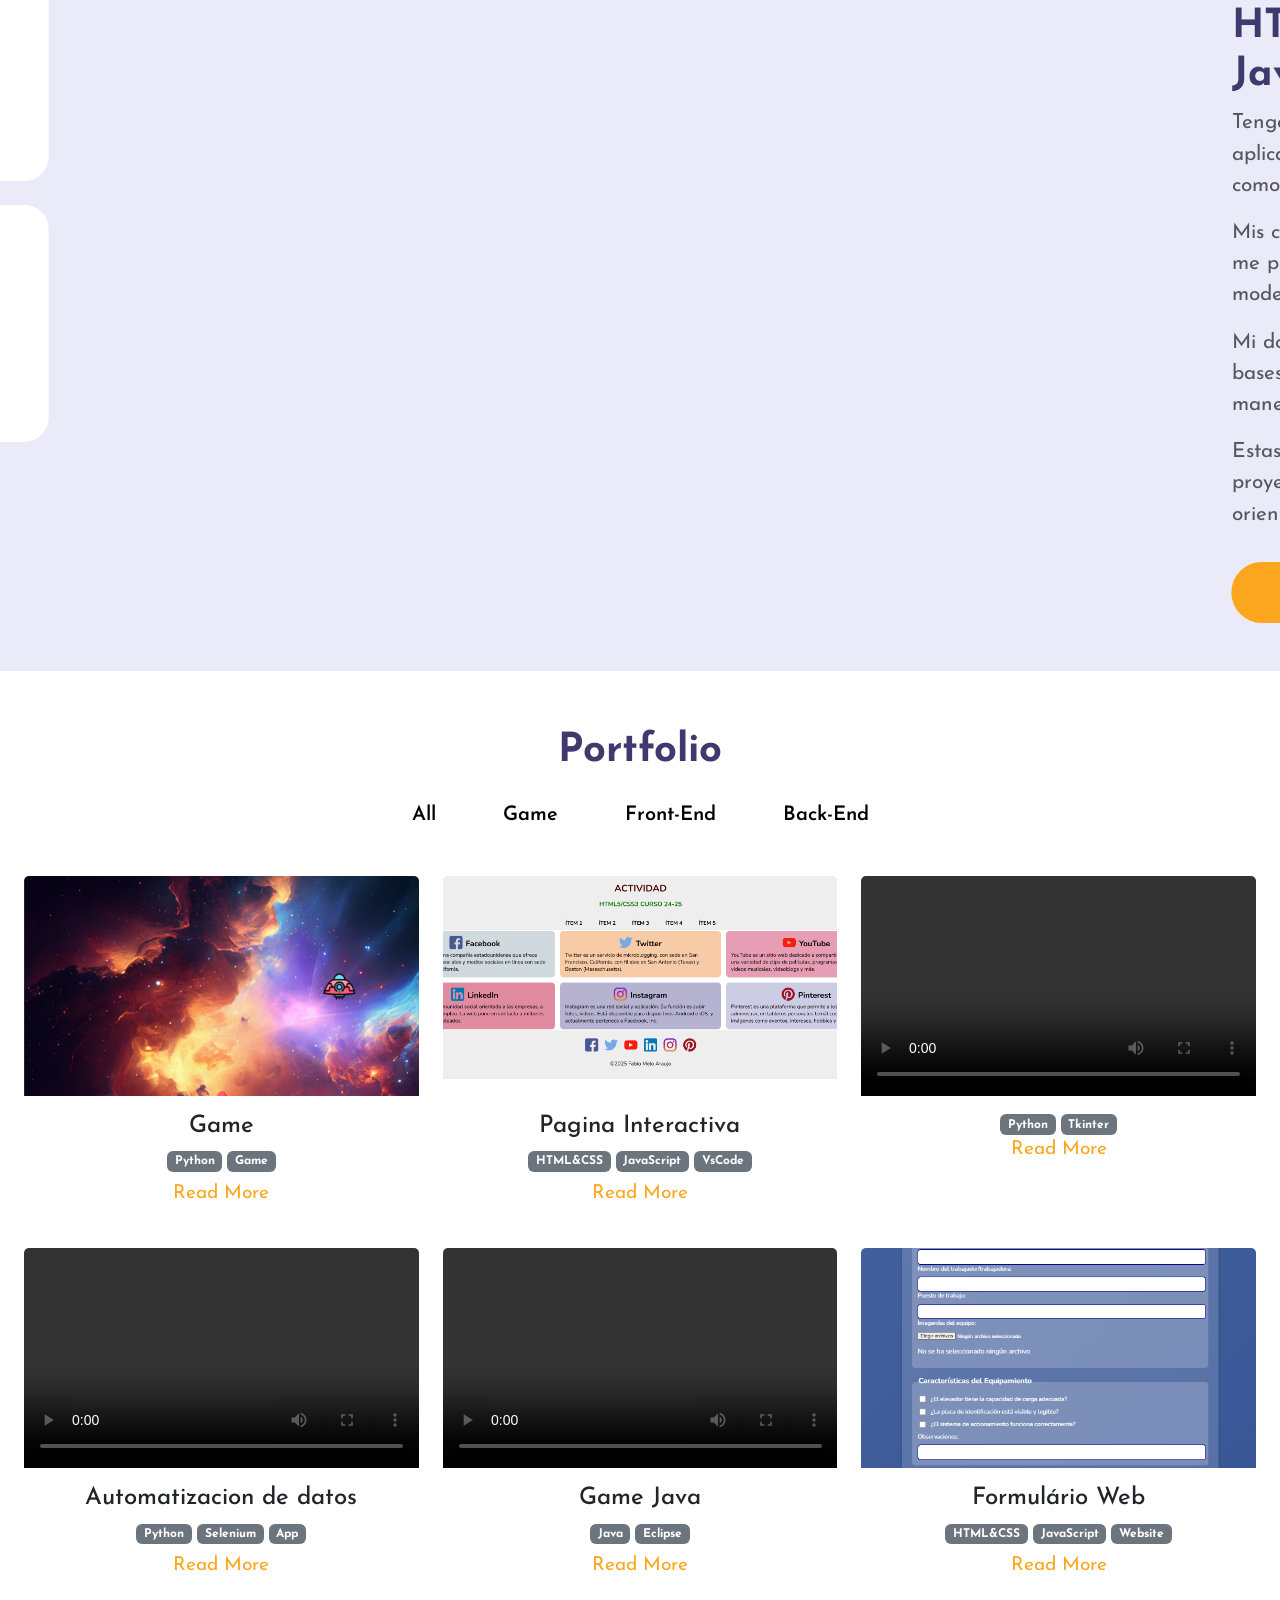
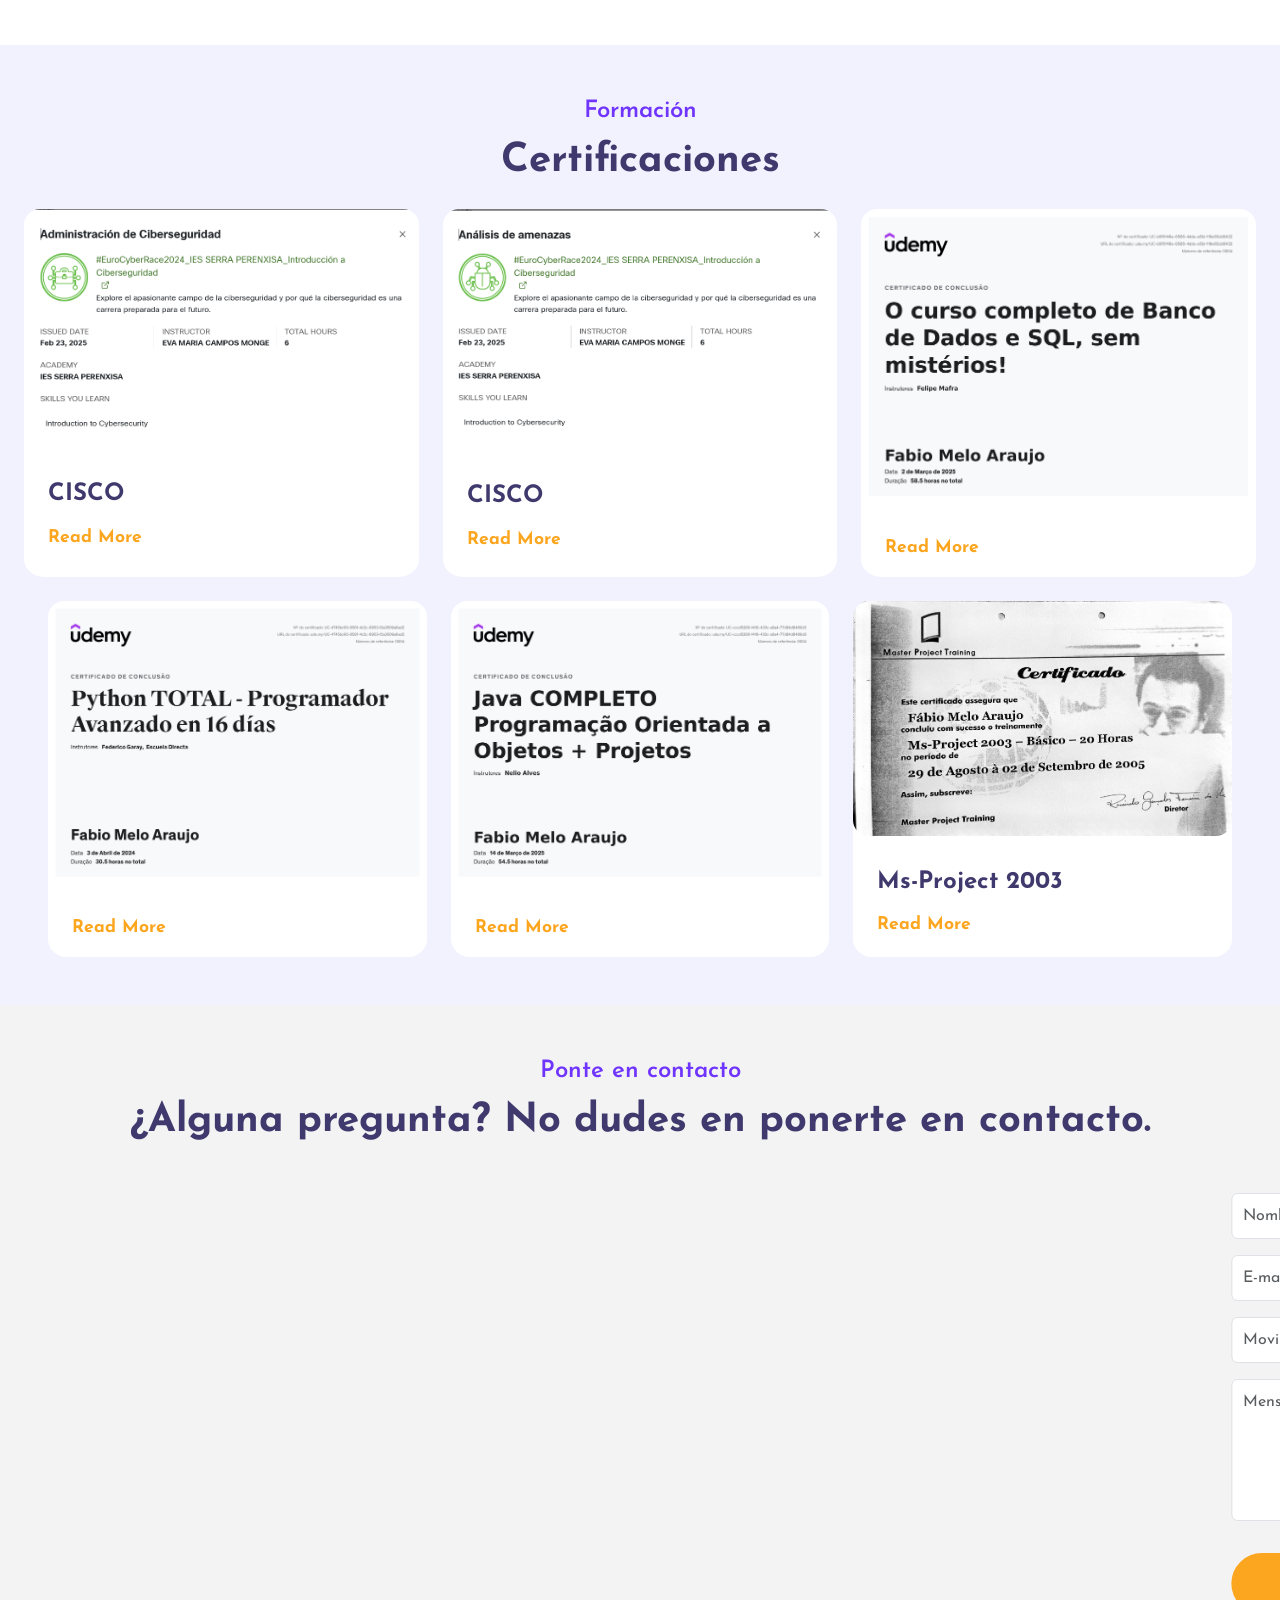
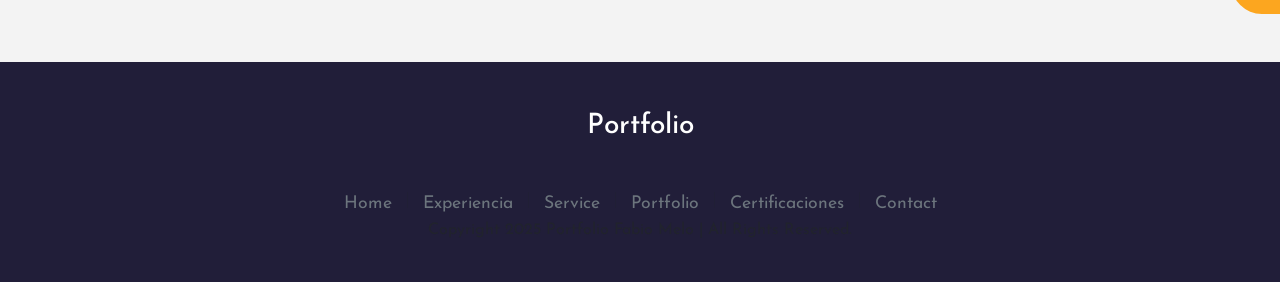
==== commit 993cab65: "27/06 commit" ====
--- a/index.html
+++ b/index.html
@@ -344,9 +344,12 @@
        <!-- Card 3 -->
       <div class="post col-md-4 back all col-10 mt-3 mt-md-0" data-aos="fade-up">
         <div class="card h-100">
-          <img src="images/RESTAUR.png" class="card-img-top media-fixed" alt="Facturação" />
+          <video class="card-img-top media-fixed" controls>
+            <source src="images/VideoRestaurante.mp4" type="video/mp4" />
+            Seu navegador não suporta vídeos em HTML5.
+          </video>
+          
           <div class="card-body text-center">
-            <h4 class="card-title">Facturaçao de Restaurante</h4>
             <span class="badge bg-secondary badge-pill">Python</span>
             <span class="badge bg-secondary badge-pill">Tkinter</span><br />
             <a href="#" class="read-more-btn link">Read More</a>
@@ -373,7 +376,22 @@
       </div>
 
 
-       <!-- Card 5 -->
+      <!-- Card 5 video -->
+    <div class="post col-md-4 game all col-10 mt-3 mt-md-4" data-aos="fade-up">
+        <div class="card h-100">
+<video class="card-img-top media-fixed" controls>
+            <source src="images/VideoBichos.mp4" type="video/mp4" alt="Game Java"/>
+            Seu navegador não suporta vídeos em HTML5.
+          </video>
+        <div class="card-body text-center">
+          <h4 class="card-title">Game Java</h4>
+          <span class="badge bg-secondary badge-pill">Java</span>
+          <span class="badge bg-secondary badge-pill mb-2">Eclipse</span><br />
+          <a href="#" class="read-more-btn link">Read More</a>
+        </div>
+      </div>
+    </div>
+       <!-- Card 6 -->
       <div class="post col-md-4 front all col-10 mt-3 mt-md-4" data-aos="fade-up">
         <div class="card h-100">
           <img src="images/formulario.png" class="card-img-top media-fixed" alt="Formulário Web" />
@@ -387,18 +405,6 @@
         </div>
       </div>
 
-        <!-- Card 6 -->
-      <div class="post col-md-4 game all col-10 mt-3 mt-md-4" data-aos="fade-up">
-        <div class="card h-100">
-          <img src="images/game java.png" class="card-img-top media-fixed" alt="Game Java" />
-          <div class="card-body text-center">
-            <h4 class="card-title">Game Java</h4>
-            <span class="badge bg-secondary badge-pill">Java</span>
-            <span class="badge bg-secondary badge-pill mb-2">Eclipse</span><br />
-            <a href="#" class="read-more-btn link">Read More</a>
-          </div>
-        </div>
-      </div>
  </div>
   </div>
 </section>
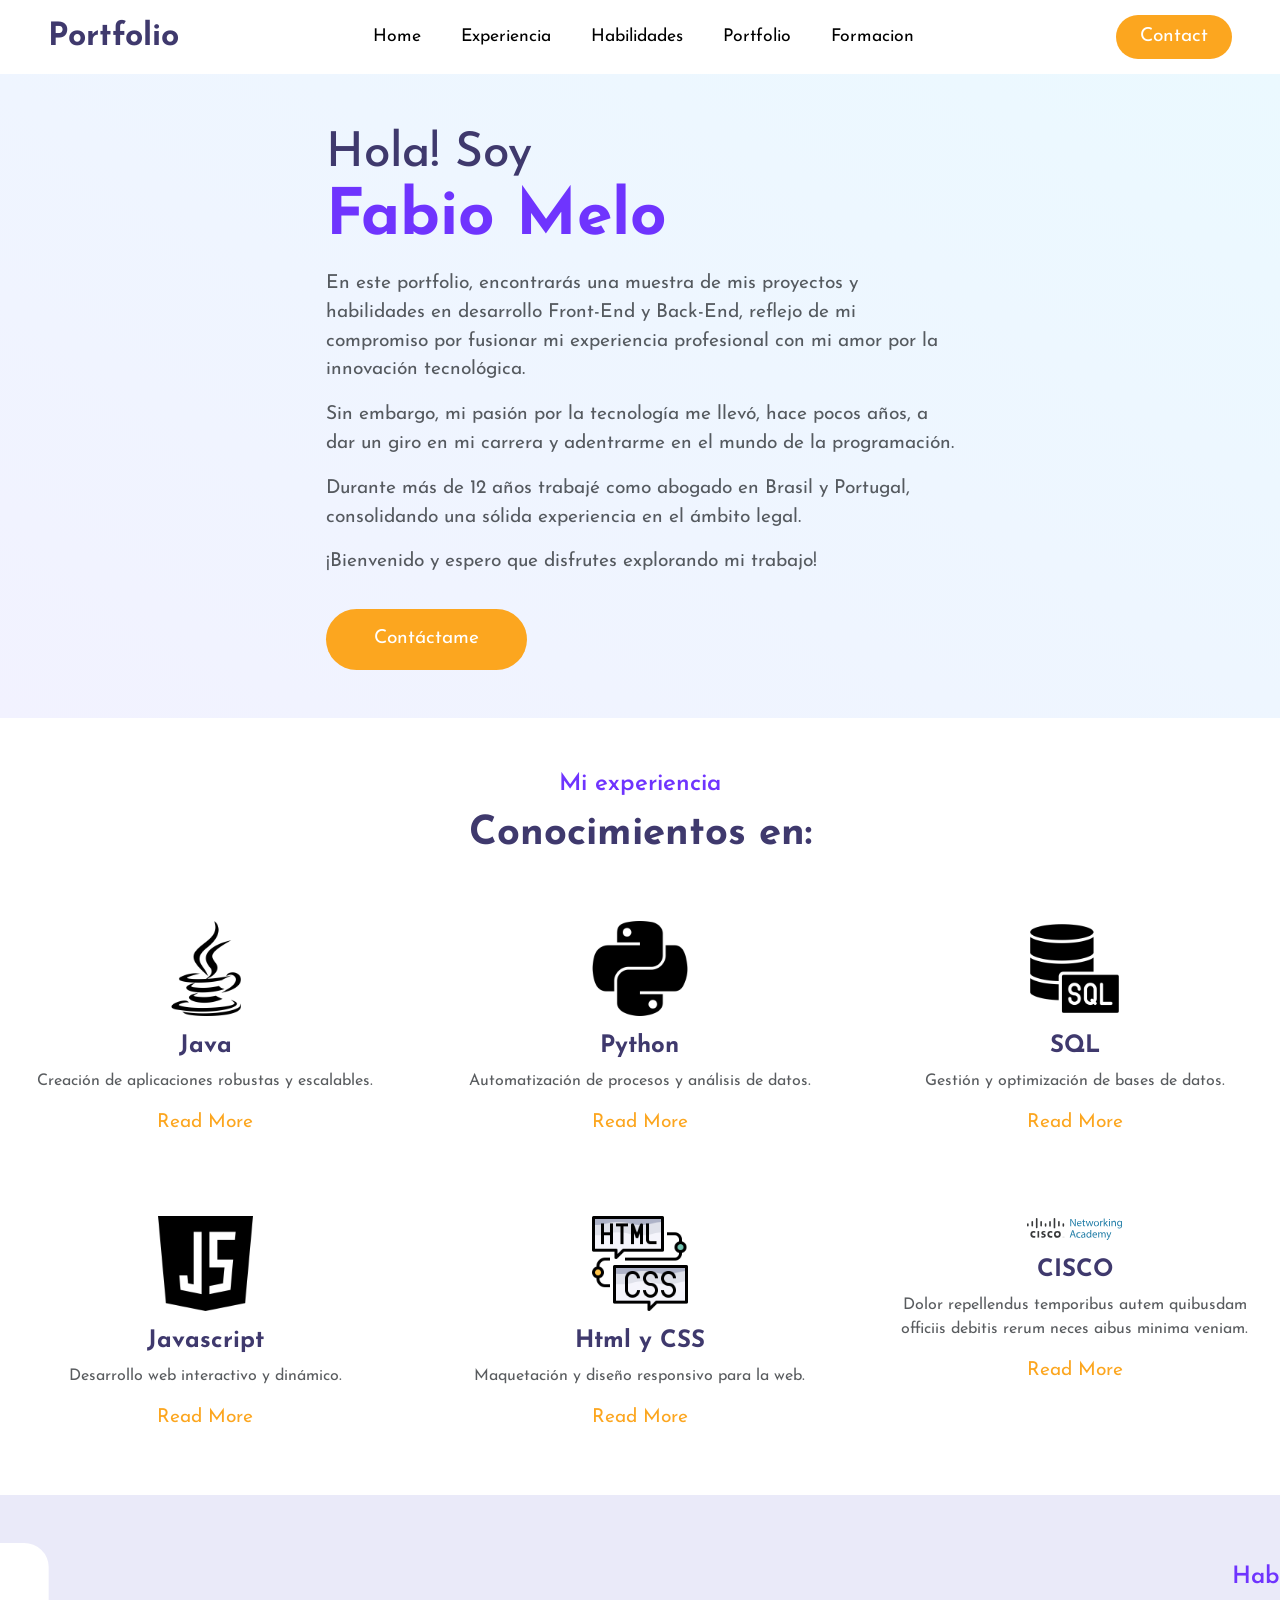
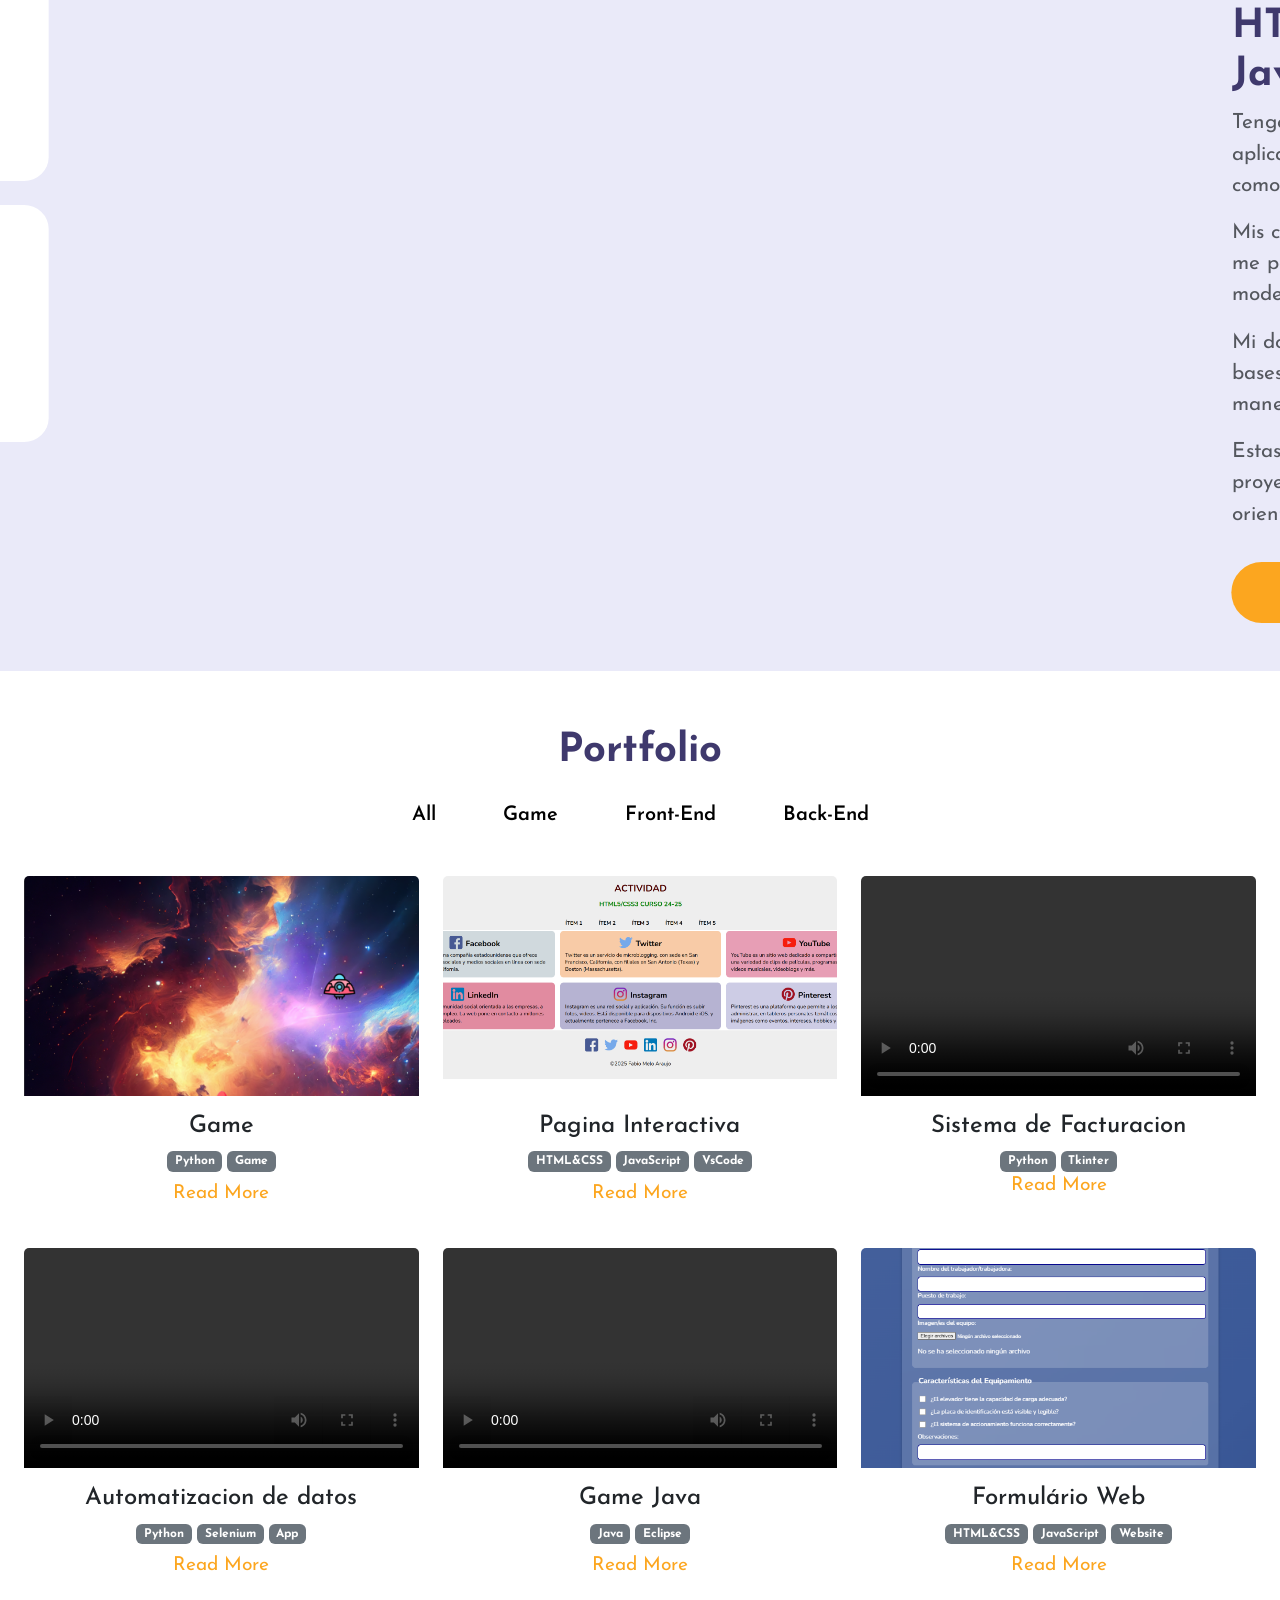
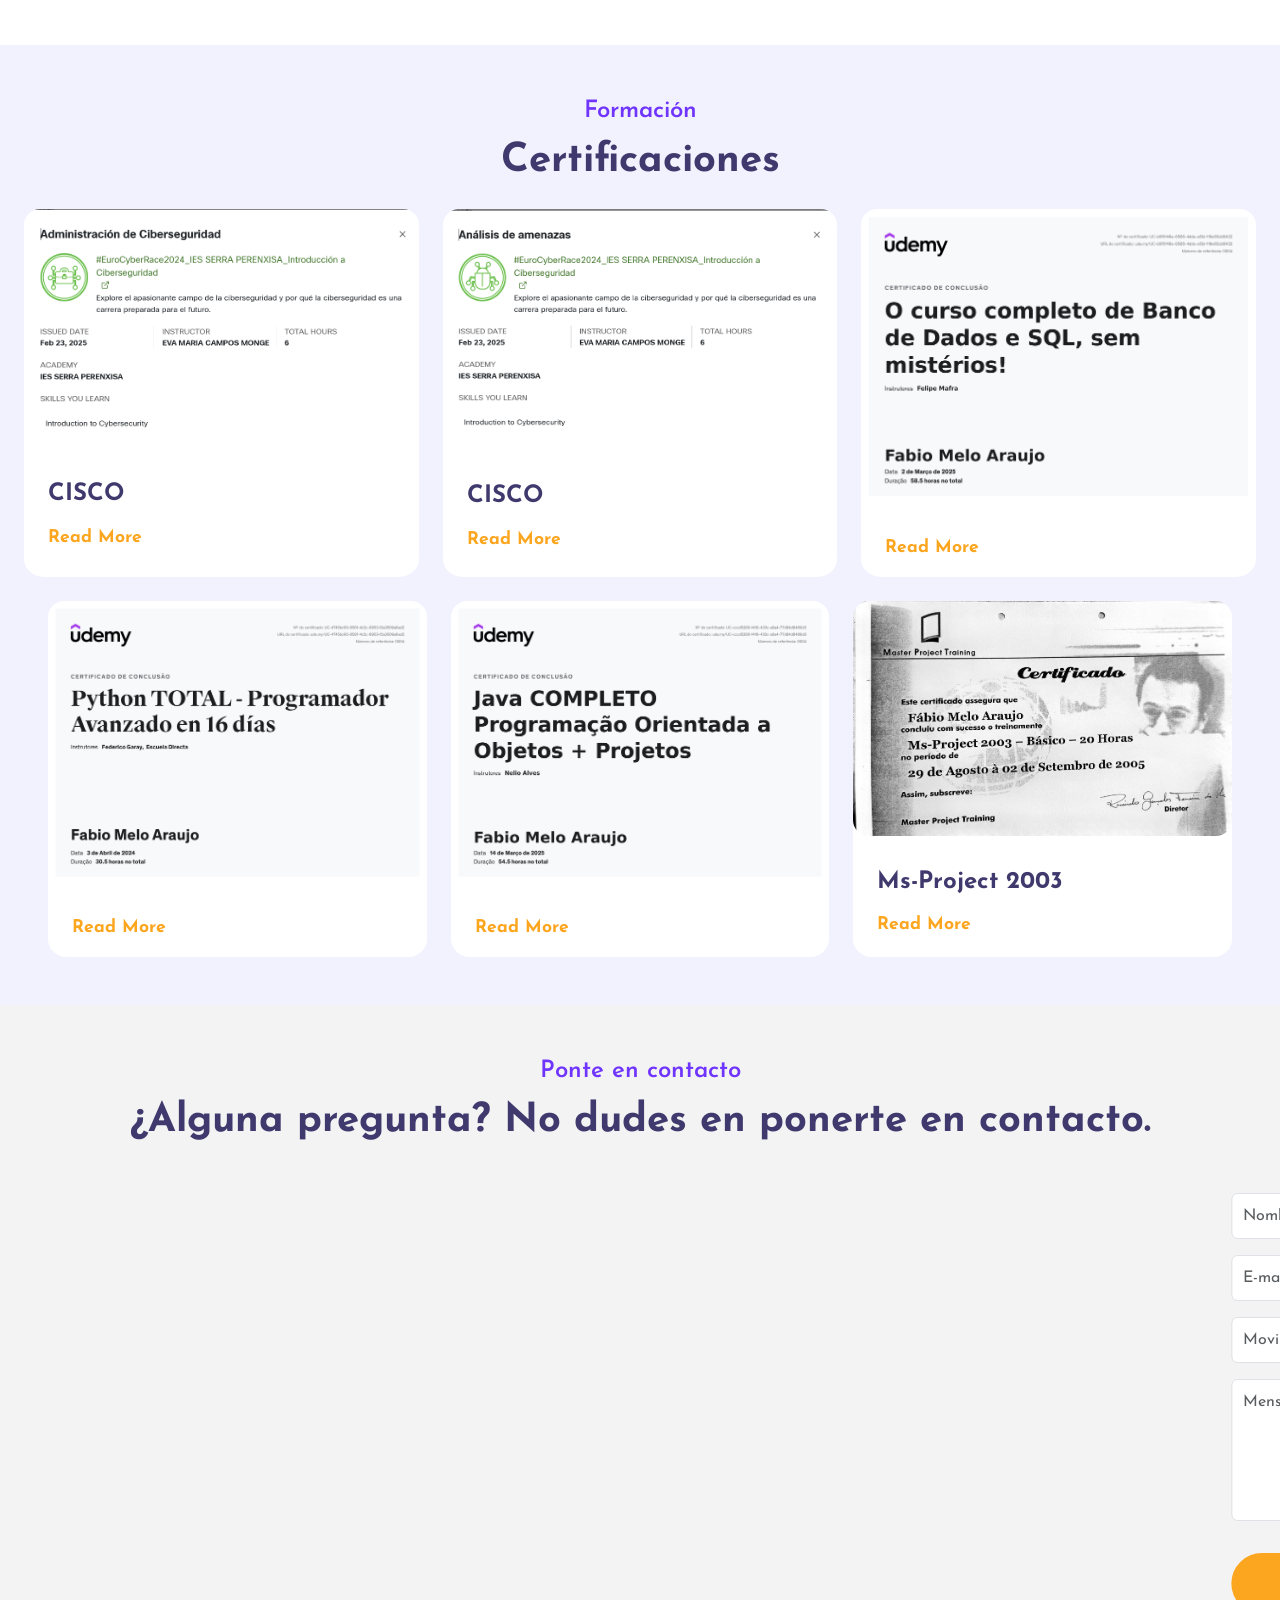
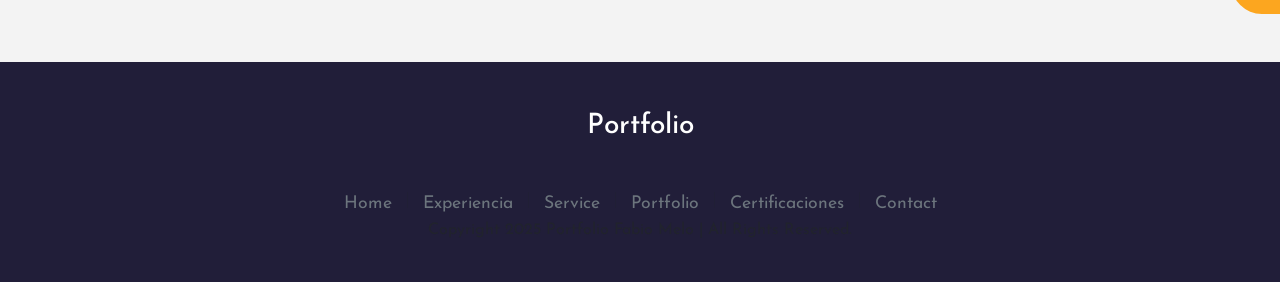
==== commit 6934344c: "27/06 commit" ====
--- a/index.html
+++ b/index.html
@@ -350,6 +350,7 @@
           </video>
           
           <div class="card-body text-center">
+            <h4 class="card-title">Sistema de Facturacion</h4>
             <span class="badge bg-secondary badge-pill">Python</span>
             <span class="badge bg-secondary badge-pill">Tkinter</span><br />
             <a href="#" class="read-more-btn link">Read More</a>
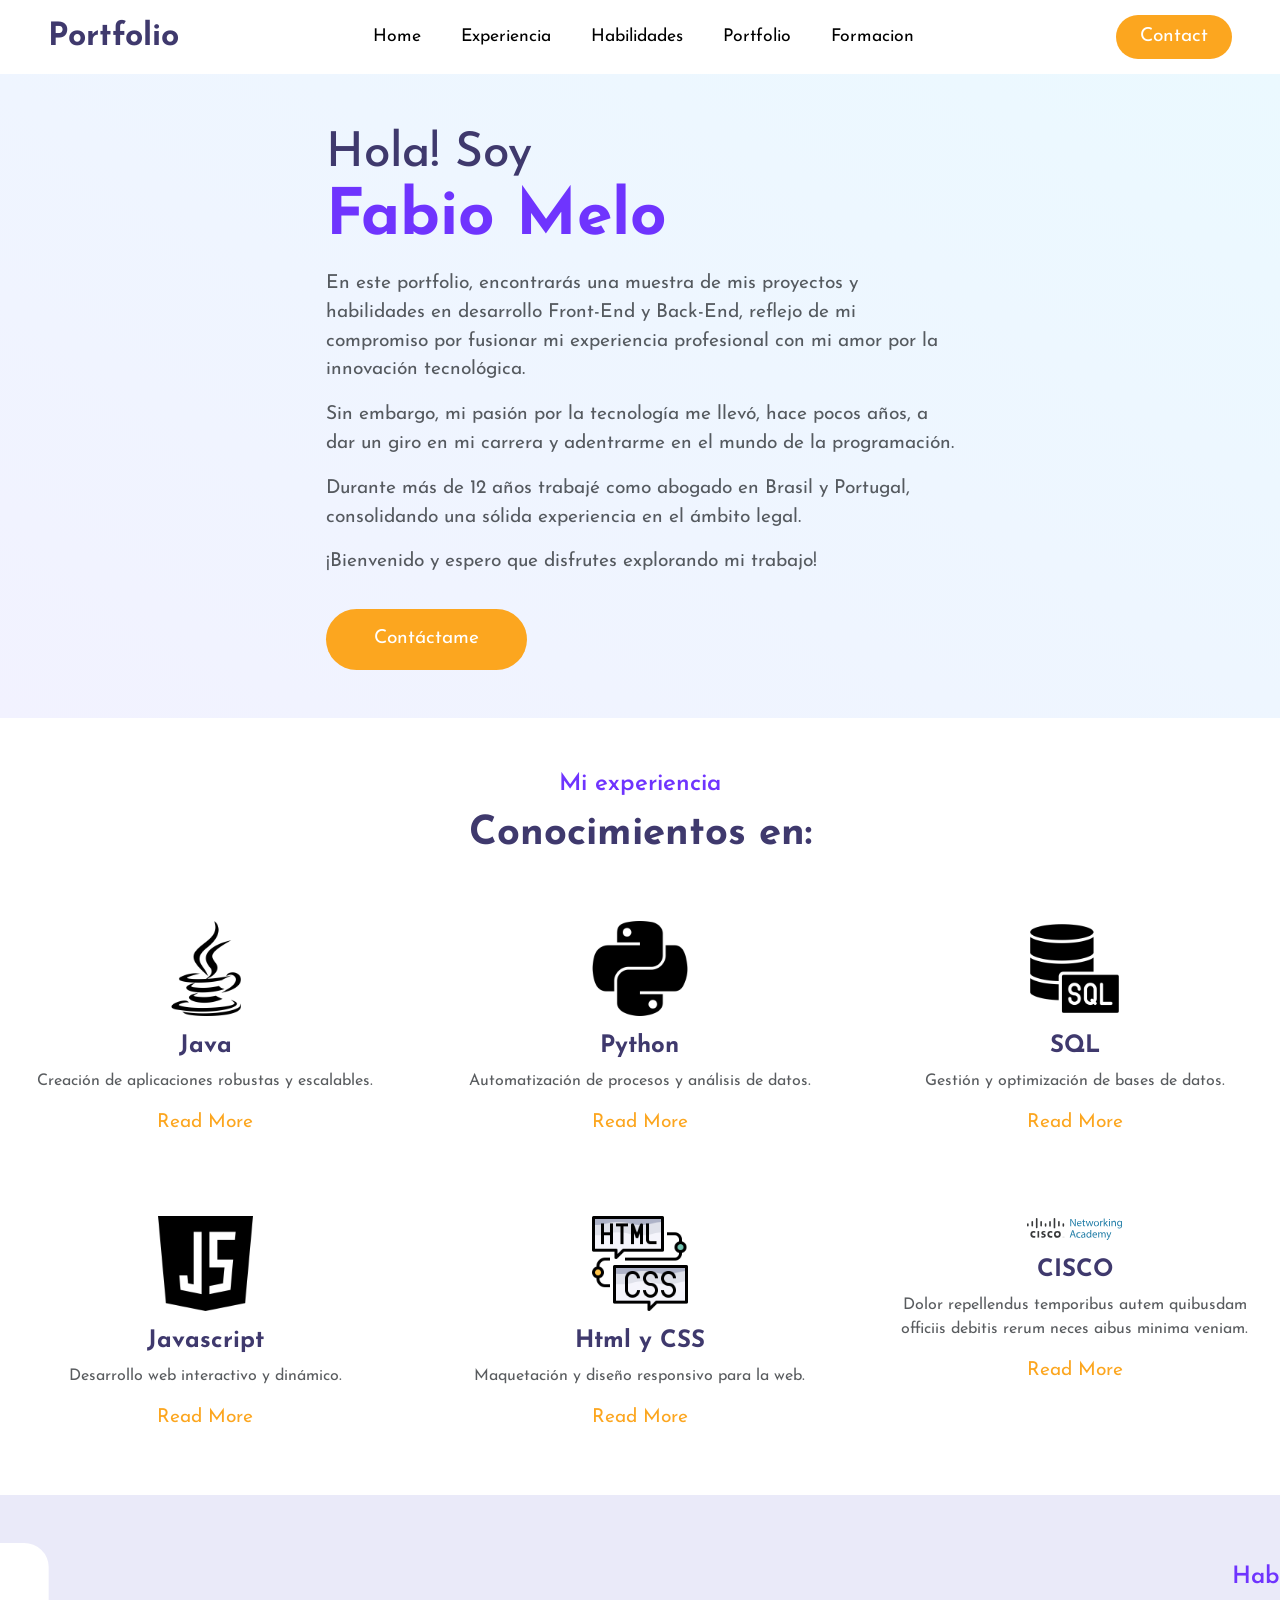
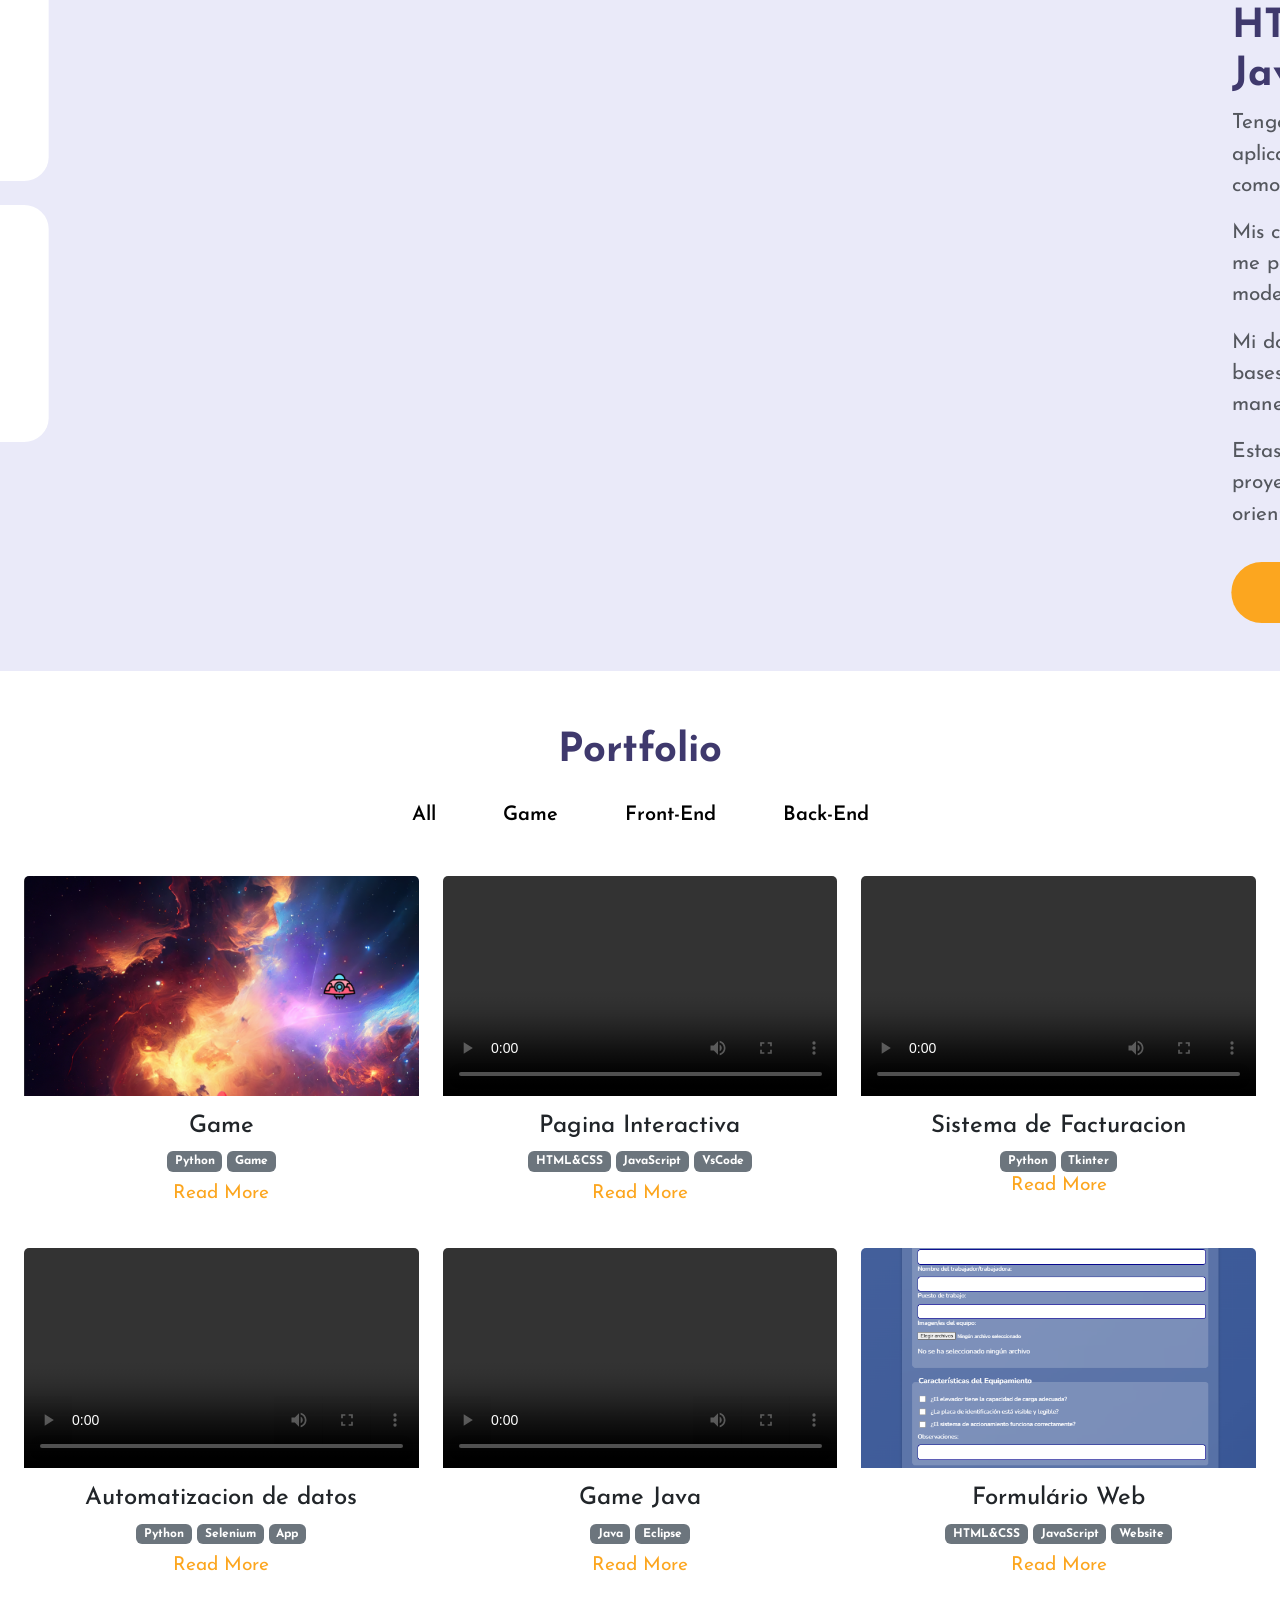
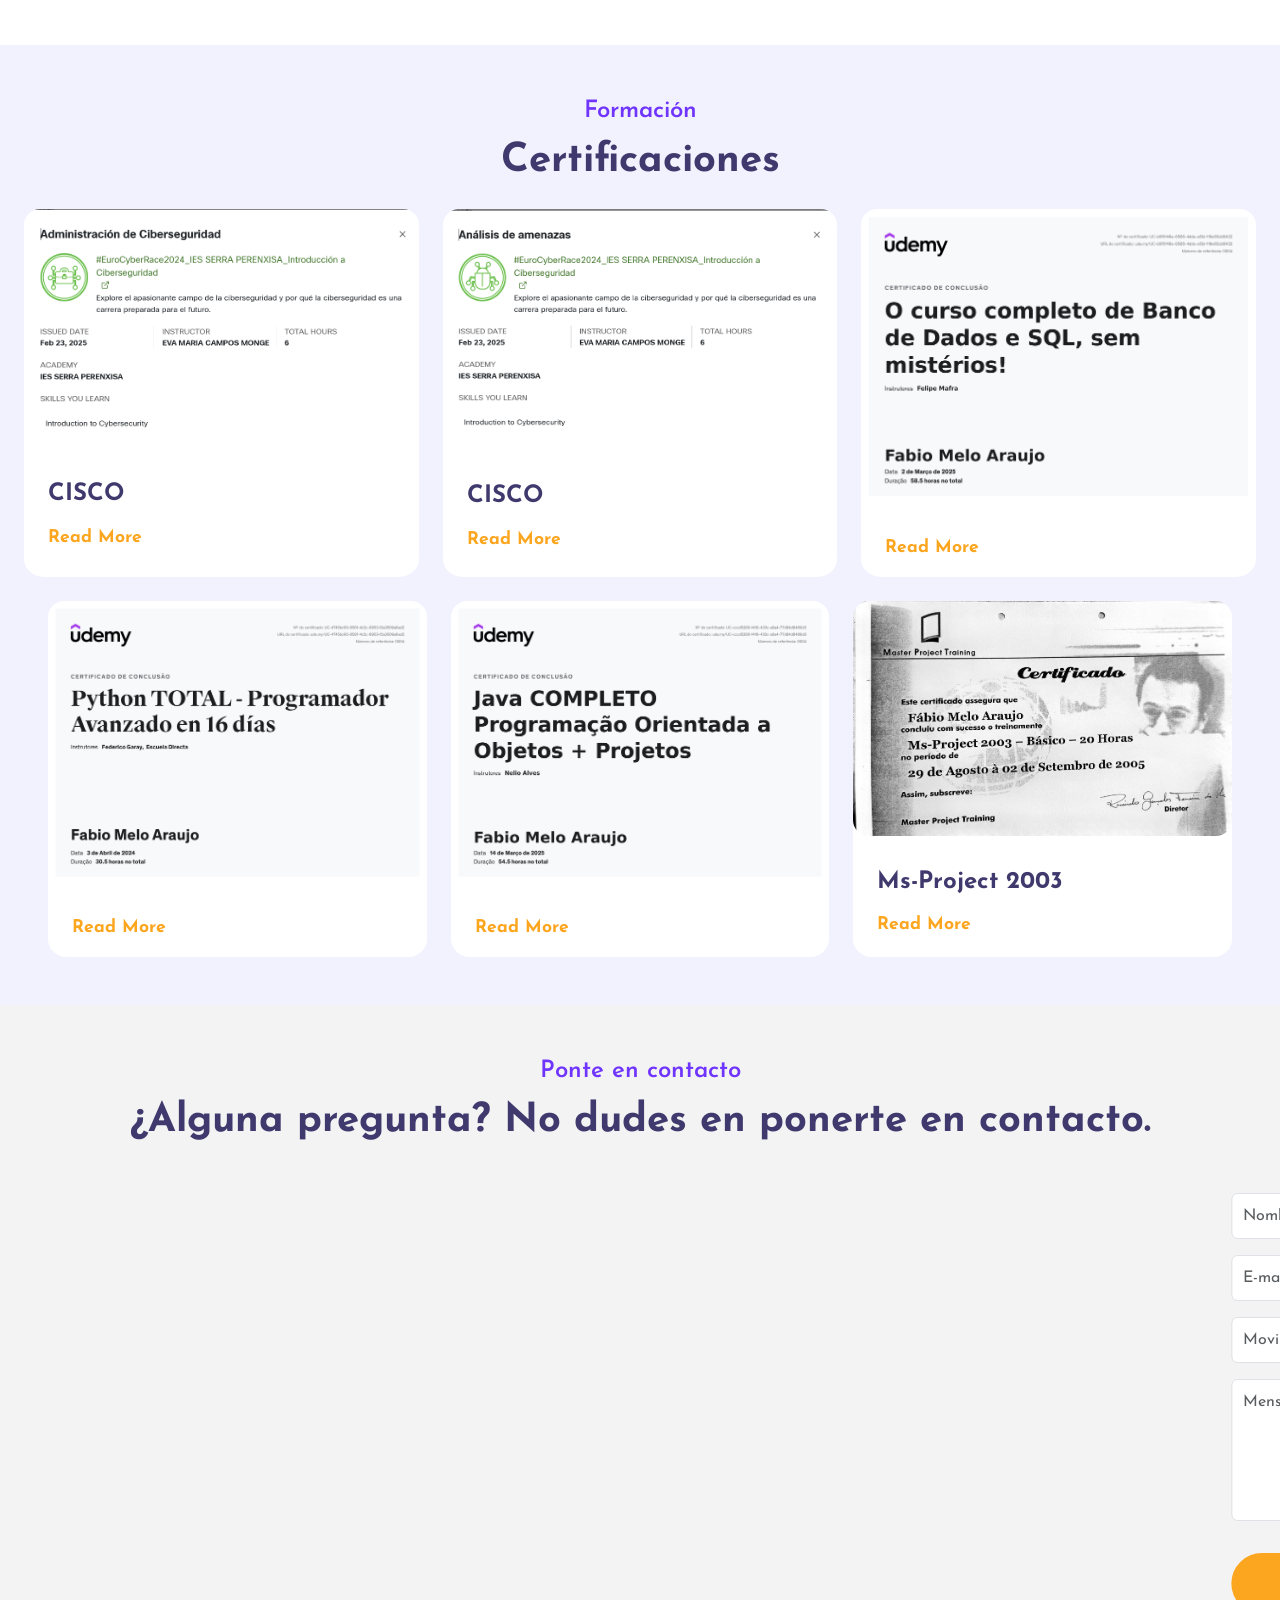
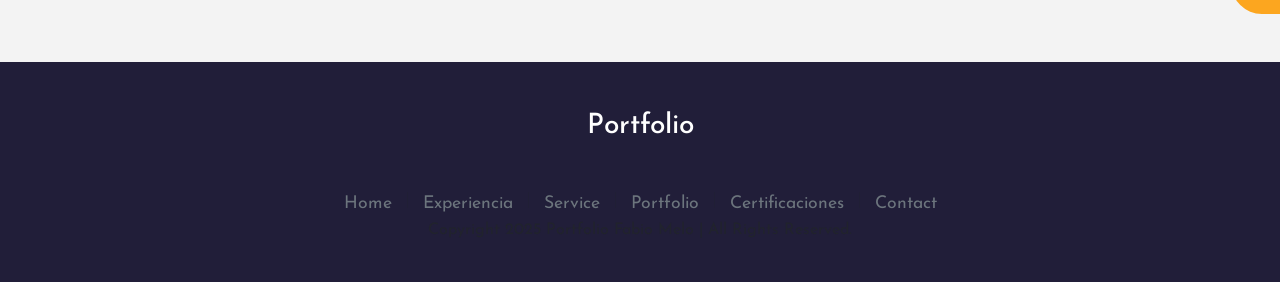
==== commit 87164cc3: "27/06 commit" ====
--- a/index.html
+++ b/index.html
@@ -327,10 +327,14 @@
 
 
         
-        <!-- Card 2 -->
+        <!-- Card 2 video-->
       <div class="post col-md-4 front all col-10 mt-3 mt-md-0" data-aos="fade-up">
         <div class="card h-100">
-          <img src="images/html_redes_sociais.png" class="card-img-top media-fixed" alt="Página Interactiva" />
+          <video class="card-img-top media-fixed" controls>
+            <source src="images/videoMultimidea.mkv" type="video/mp4" />
+            Seu navegador não suporta vídeos em HTML5.
+          </video>
+         
           <div class="card-body text-center">
             <h4 class="card-title">Pagina Interactiva</h4>
             <span class="badge bg-secondary badge-pill">HTML&CSS</span>
@@ -569,7 +573,7 @@
                     <img src="images/2048game.png" class="img-fluid" alt="">
                   </div>
                   <div class="content mt-3">
-                    <small>By Fabio Melo</small><span class="text-muted ms-2">Mar 8,2022</span>
+                    <small>By Fabio Melo</small><span class="text-muted ms-2">Mar 27,2025</span>
                     <h4 class="card-title mt-3">Quis autem vea eum iure reprehenderit</h4>
                     <div class="social-links mt-4">
                       <button href="" class="rounded-pill dribble">
@@ -584,11 +588,7 @@
                     </div>
                     <p class="text-muted mt-3">Lorem ipsum dolor sit amet, consectetur adipiscing elit. Nullam tempor
                       eros a
-                      tellus auctor, nec suscipit nunc dignissim. Ut suscipit gravida augue sed elementum. Sed sed
-                      luctus
-                      nisl. Donec scelerisque nisi in sodales mattis. Vestibulum suscipit odio ac enim blandit
-                      sollicitudin.
-                      Aliquam ultrices sem quis urna placerat interdum. Etiam rutrum, quam sagittis tristique mollis,
+                     s urna placerat interdum. Etiam rutrum, quam sagittis tristique mollis,
                       libero
                       arcu scelerisque erat, eget tincidunt eros diam quis nunc.</p>
                   </div>
@@ -650,12 +650,7 @@
                   -->
                     <p class="text-muted mt-3">Lorem ipsum dolor sit amet, consectetur adipiscing elit. Nullam tempor
                       eros a
-                      tellus auctor, nec suscipit nunc dignissim. Ut suscipit gravida augue sed elementum. Sed sed
-                      luctus
-                      nisl. Donec scelerisque nisi in sodales mattis. Vestibulum suscipit odio ac enim blandit
-                      sollicitudin.
-                      Aliquam ultrices sem quis urna placerat interdum. Etiam rutrum, quam sagittis tristique mollis,
-                      libero
+                      
                       arcu scelerisque erat, eget tincidunt eros diam quis nunc.</p>
                   </div>
                 </div>
@@ -711,14 +706,7 @@
                       </button>
                     </div>
                     <p class="text-muted mt-3">Lorem ipsum dolor sit amet, consectetur adipiscing elit. Nullam tempor
-                      eros a
-                      tellus auctor, nec suscipit nunc dignissim. Ut suscipit gravida augue sed elementum. Sed sed
-                      luctus
-                      nisl. Donec scelerisque nisi in sodales mattis. Vestibulum suscipit odio ac enim blandit
-                      sollicitudin.
-                      Aliquam ultrices sem quis urna placerat interdum. Etiam rutrum, quam sagittis tristique mollis,
-                      libero
-                      arcu scelerisque erat, eget tincidunt eros diam quis nunc.</p>
+                      cidunt eros diam quis nunc.</p>
                   </div>
                 </div>
                 <div class="heading px-2">
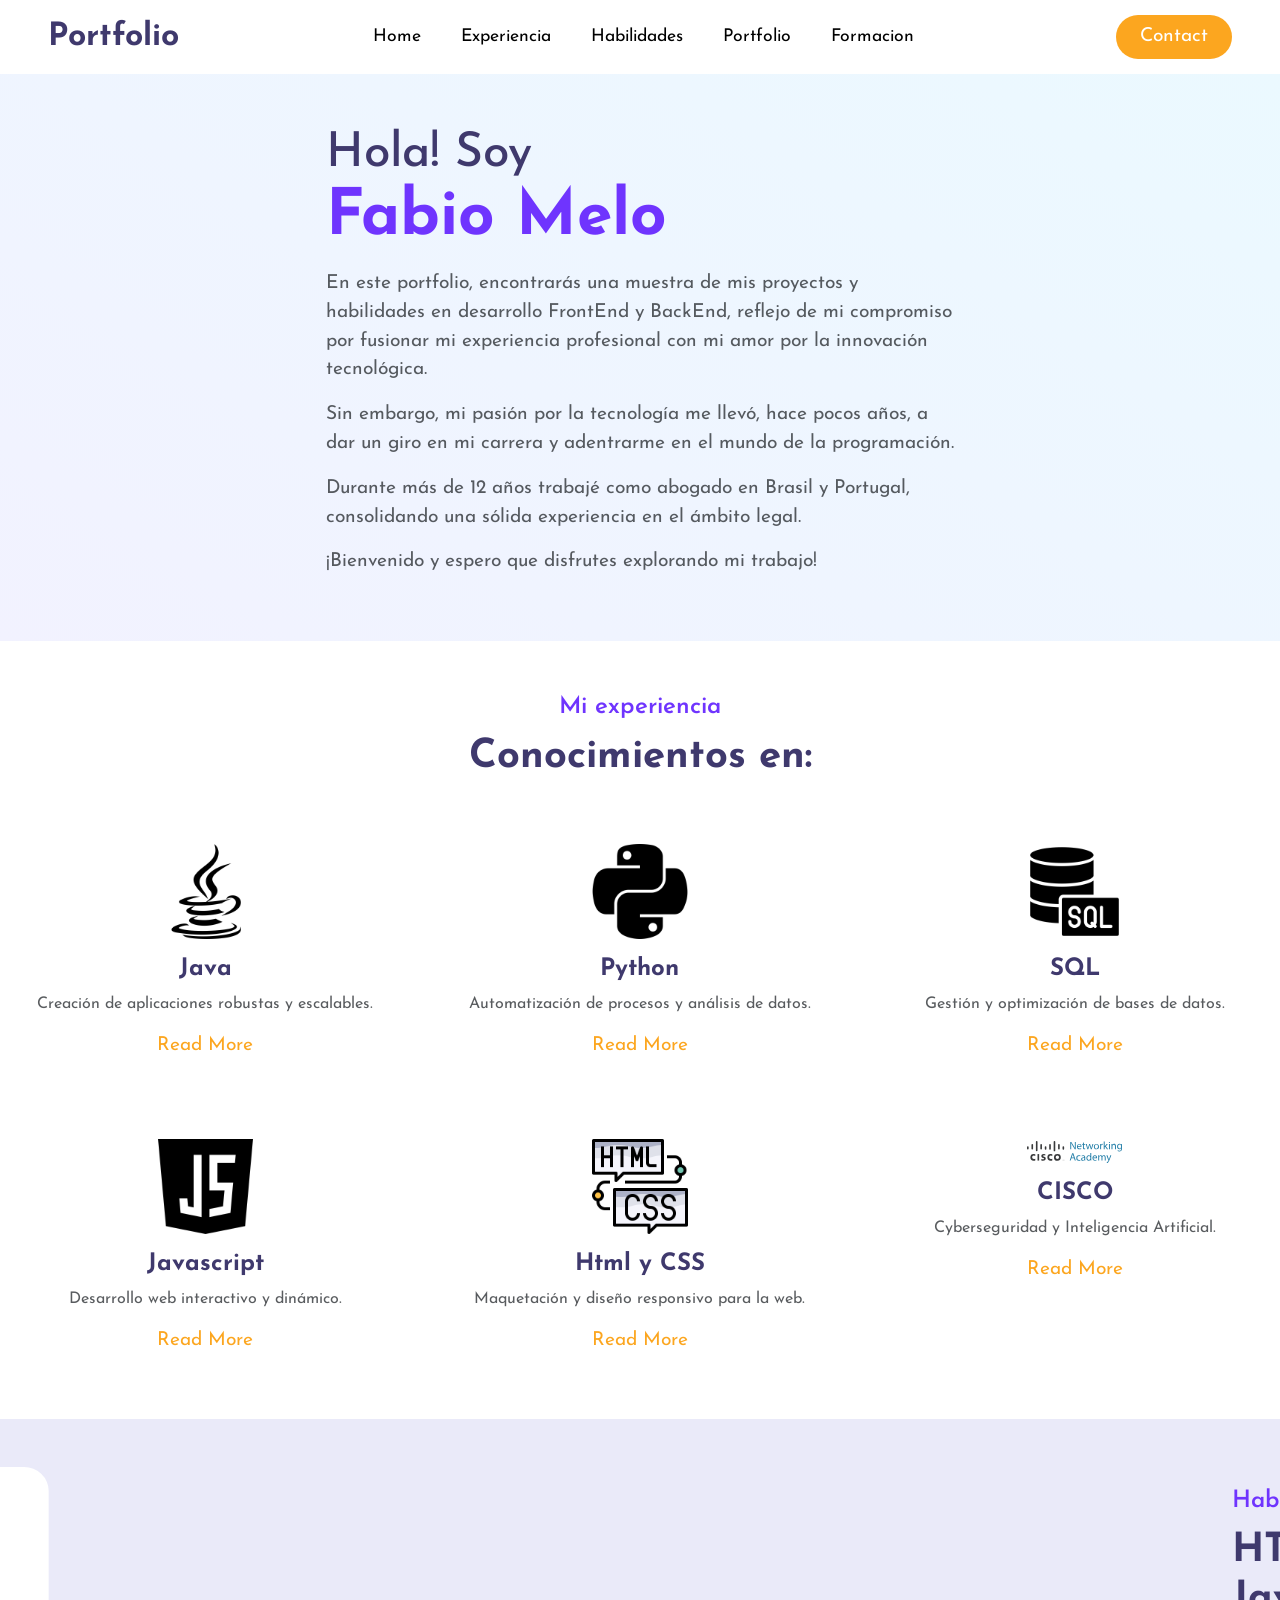
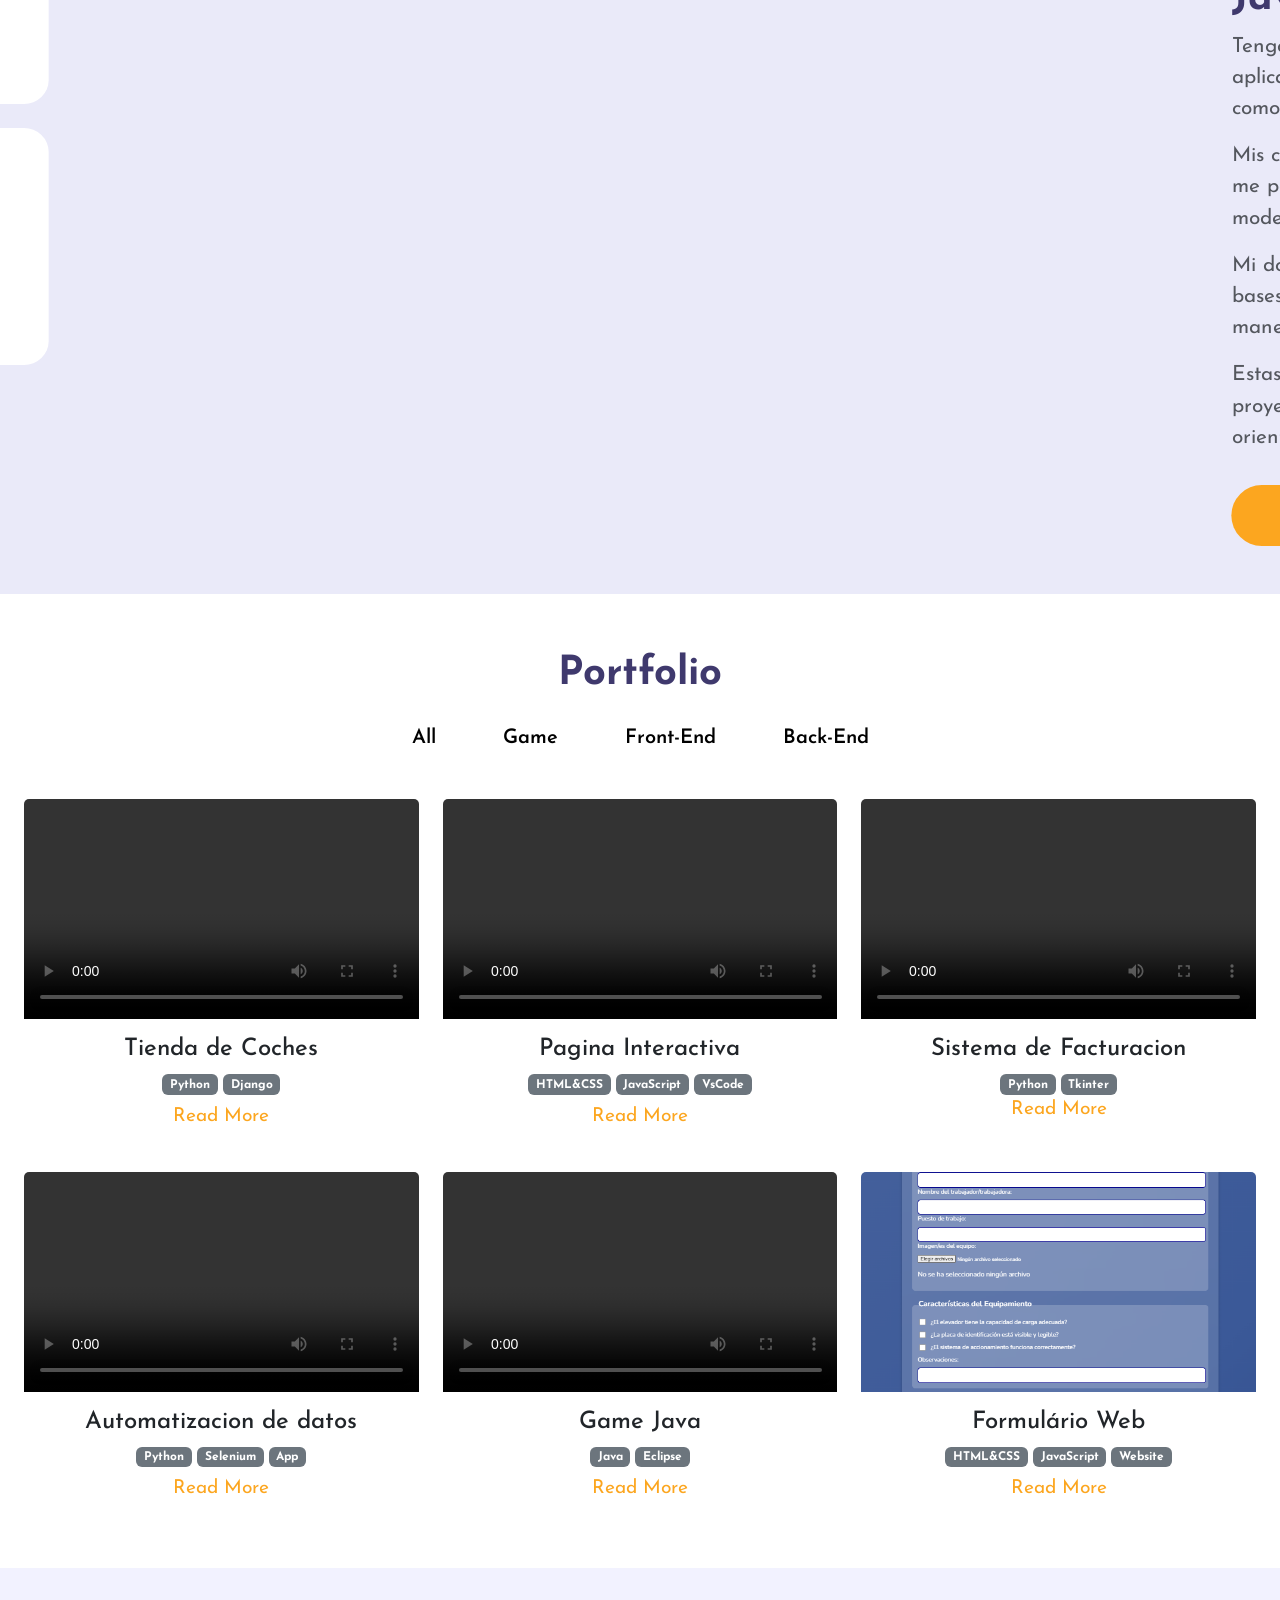
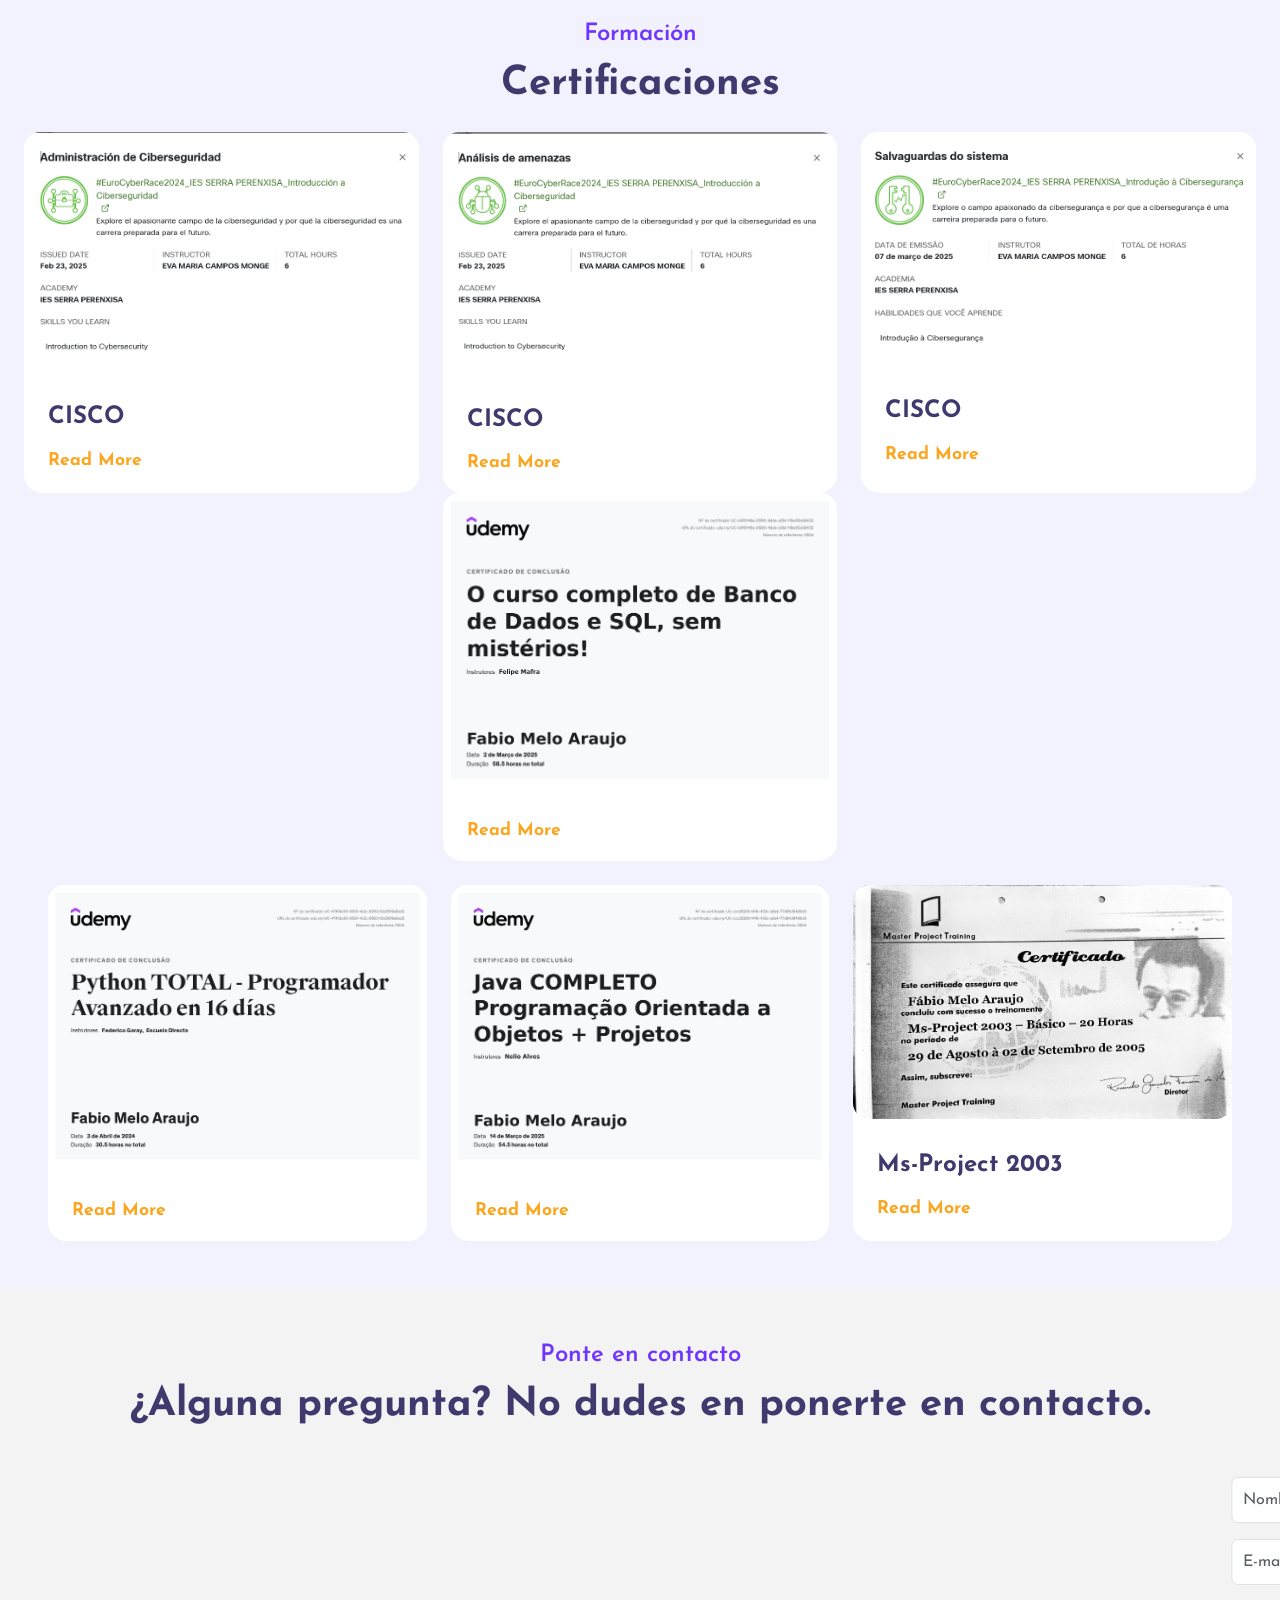
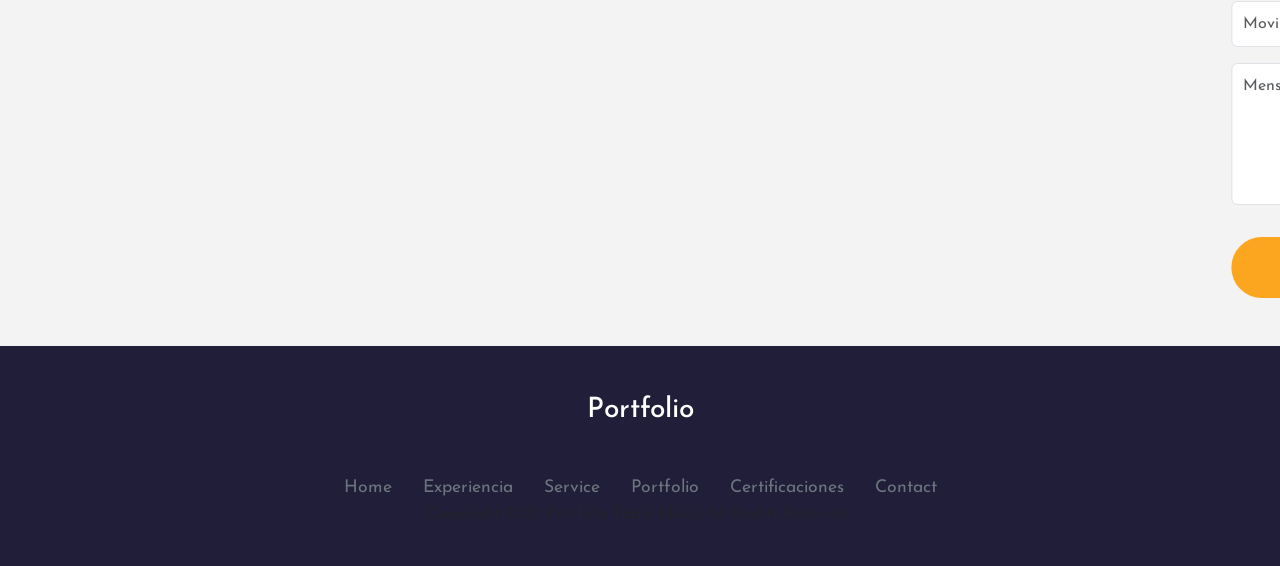
==== commit f8003d7c: "27/06 commit" ====
--- a/index.html
+++ b/index.html
@@ -76,7 +76,7 @@
         </h2>
         <p class="text-muted">
           En este portfolio, encontrarás una muestra de mis proyectos y habilidades en desarrollo
-          Front-End y Back-End, 
+          FrontEnd y BackEnd, 
           reflejo de mi compromiso por fusionar mi experiencia profesional con mi amor por la innovación tecnológica.</p>
         <p class="text-muted">
           Sin embargo, mi pasión por la tecnología me llevó, hace pocos años,
@@ -86,9 +86,9 @@
         
         <p class="text-muted">
           ¡Bienvenido y espero que disfrutes explorando mi trabajo! </p>
-        <button class="c-btn h-btn mt-3 py-3 px-5 rounded-pill">
+        <!--<button class="c-btn h-btn mt-3 py-3 px-5 rounded-pill">
           Contáctame
-        </button>
+        </button>-->
         <a href="" class="link ms-4 d-none">See My Work</a>
       </div>
 <!--
@@ -199,19 +199,13 @@
           <div class="content mt-3">
             <h4>CISCO</h4>
             <p class="text-muted">
-              Dolor repellendus temporibus autem quibusdam officiis debitis
-              rerum neces aibus minima veniam.
+              Cyberseguridad y Inteligencia Artificial.
             </p>
             <a href="" class="link">Read More</a>
           </div>
         </div>
       </div>
     </div>
-
-
-
-
-
 
 
   </section>
@@ -313,13 +307,17 @@
     <div class="row justify-content-evenly px-4">
 
       <!-- Card 1 -->
-      <div class="post col-md-4 game all col-10 mt-3 mt-md-0" data-aos="fade-up">
+      <div class="post col-md-4 front all col-10 mt-3 mt-md-0" data-aos="fade-up">
         <div class="card h-100">
-          <img src="images/gamepython.png" class="card-img-top media-fixed" alt="Game Python" />
+          <video class="card-img-top media-fixed" controls>
+            <source src="images/DJANGO_CARS.mkv" type="video/mp4" />
+            Seu navegador não suporta vídeos em HTML5.
+          </video>
+
           <div class="card-body text-center">
-            <h4 class="card-title">Game</h4>
+            <h4 class="card-title">Tienda de Coches</h4>
             <span class="badge bg-secondary badge-pill">Python</span>
-            <span class="badge bg-secondary badge-pill mb-2">Game</span><br />
+            <span class="badge bg-secondary badge-pill mb-2">Django</span><br />
             <a href="#" class="link">Read More</a>
           </div>
         </div>
@@ -345,7 +343,7 @@
         </div>
       </div>
                
-       <!-- Card 3 -->
+       <!-- Card 3 video-->
       <div class="post col-md-4 back all col-10 mt-3 mt-md-0" data-aos="fade-up">
         <div class="card h-100">
           <video class="card-img-top media-fixed" controls>
@@ -499,6 +497,21 @@
           </div>
         </div>
       </div>
+<div class="blogpost col-md-4 col-10 mt-5 mt-md-0 webapp all">
+        <div class="card">
+          <img src="images/salvaguardaSistema.png" class="card-img-top rounded-4" alt="..." />
+          <div class="card-body px-4">
+            <h4 class="card-title">
+              <a href="">CISCO</a>
+            </h4>
+            <p class="text-muted">
+            </p>
+            <a href="#" class="read-more-btn link" data-bs-toggle="modal" data-bs-target="#exampleModal3">Read More</a>
+          </div>
+        </div>
+      </div>
+
+
       <div class="blogpost col-md-4 col-10 mt-5 mt-md-0 webapp all">
         <div class="card">
           <img src="images/CERTIFICADO SQL.jpg" class="card-img-top rounded-4" alt="..." />
@@ -650,7 +663,6 @@
                   -->
                     <p class="text-muted mt-3">Lorem ipsum dolor sit amet, consectetur adipiscing elit. Nullam tempor
                       eros a
-                      
                       arcu scelerisque erat, eget tincidunt eros diam quis nunc.</p>
                   </div>
                 </div>
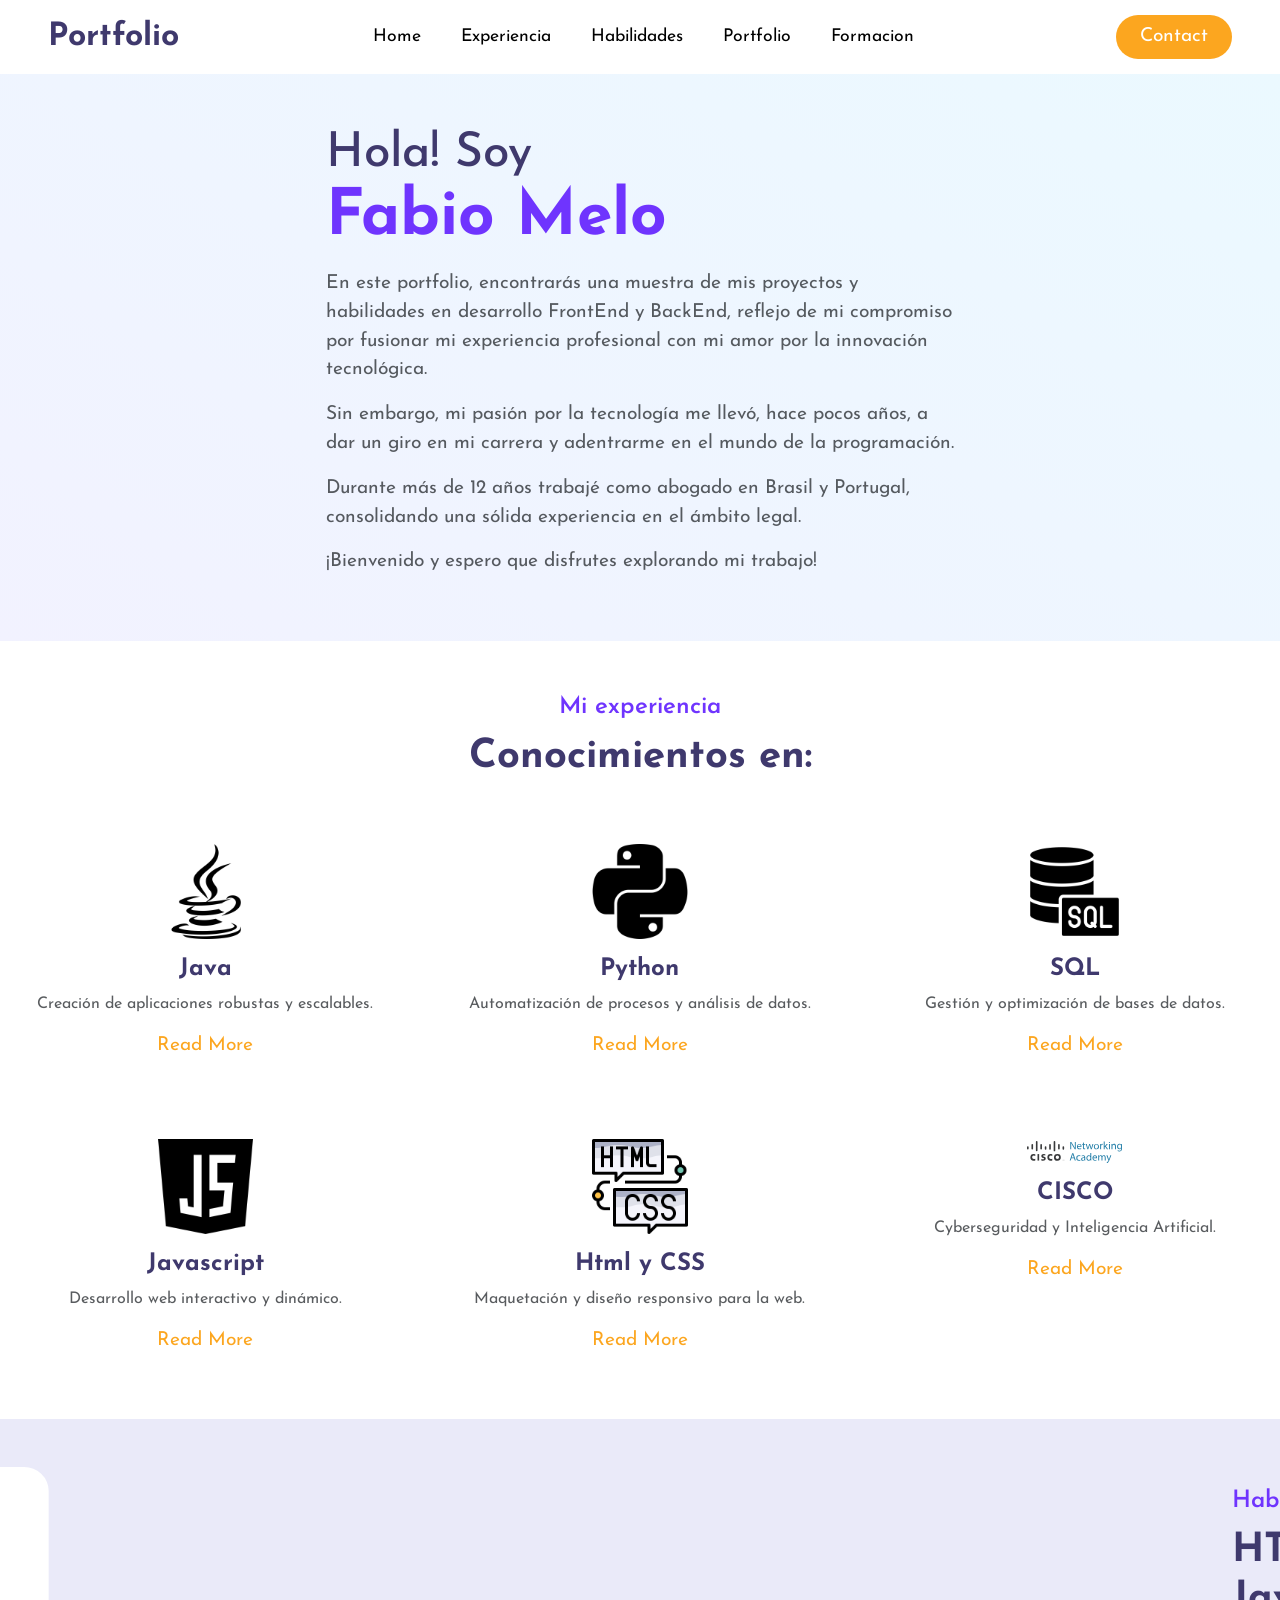
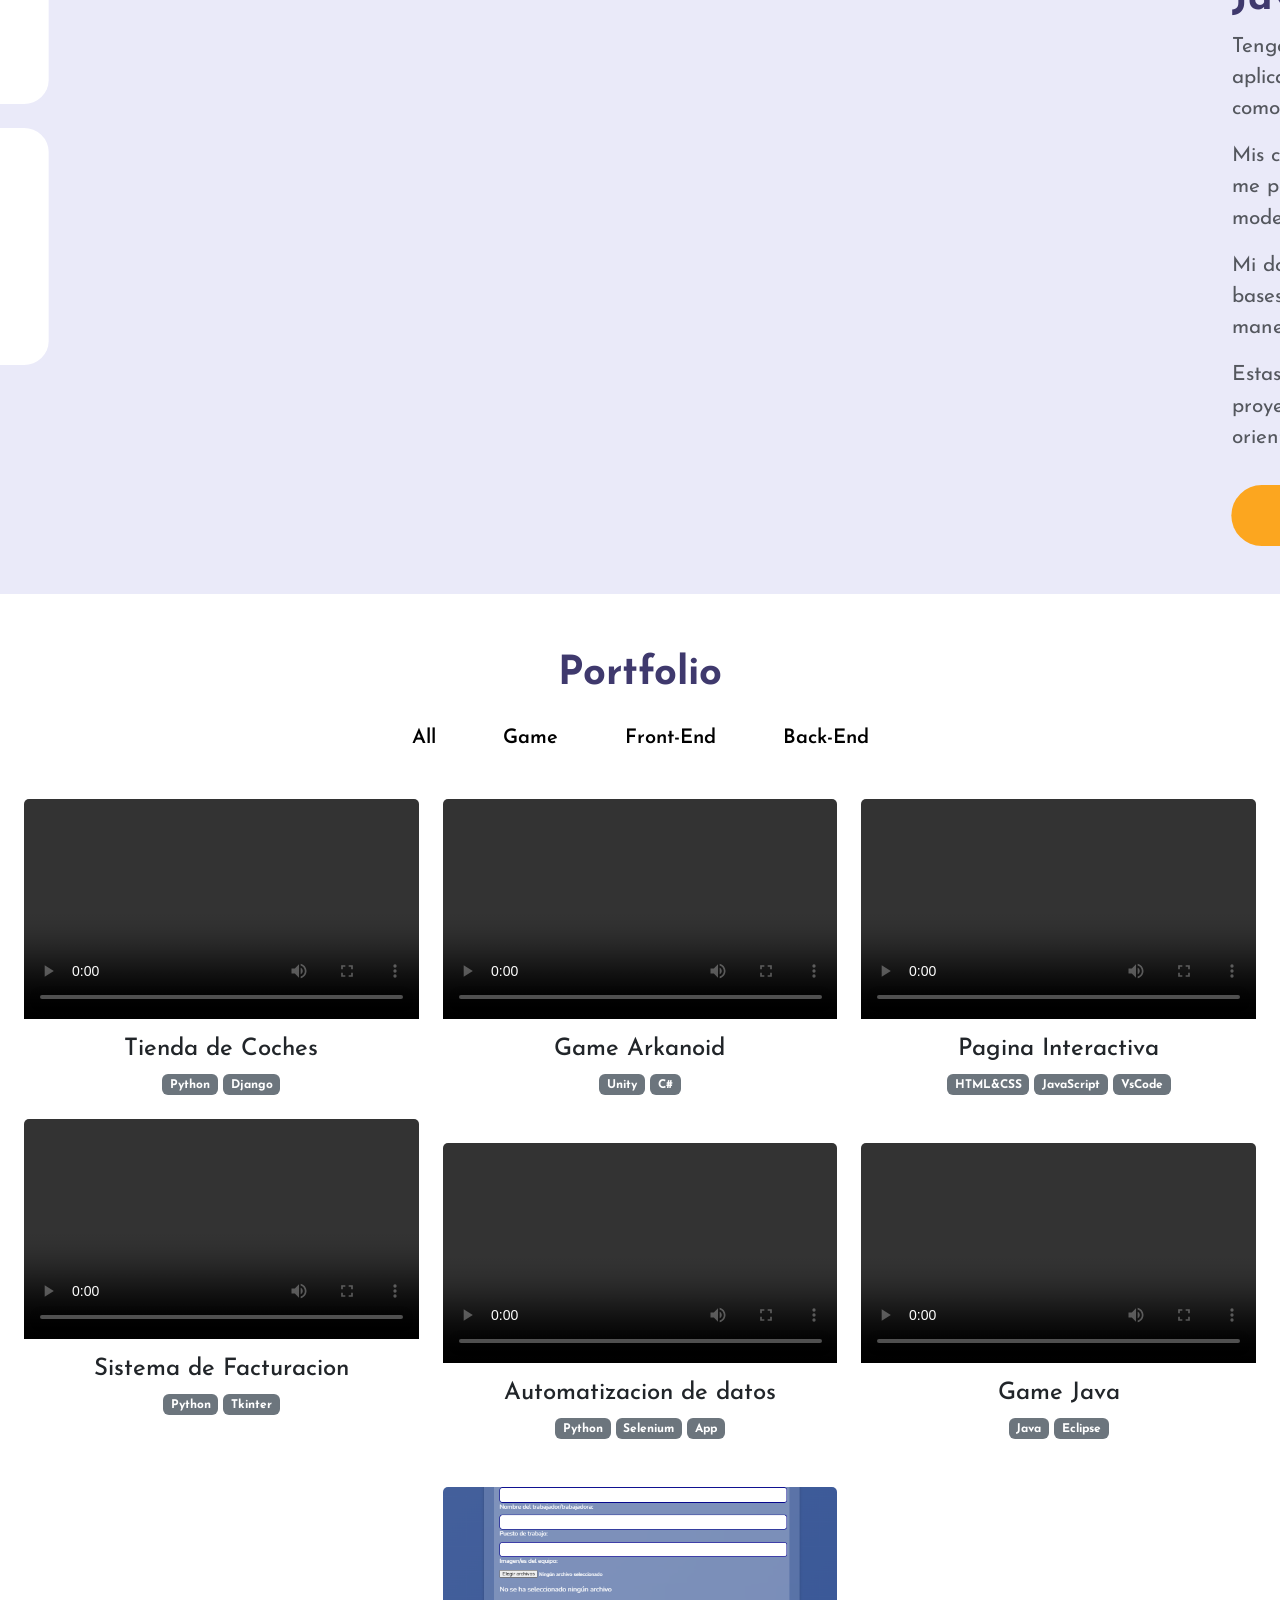
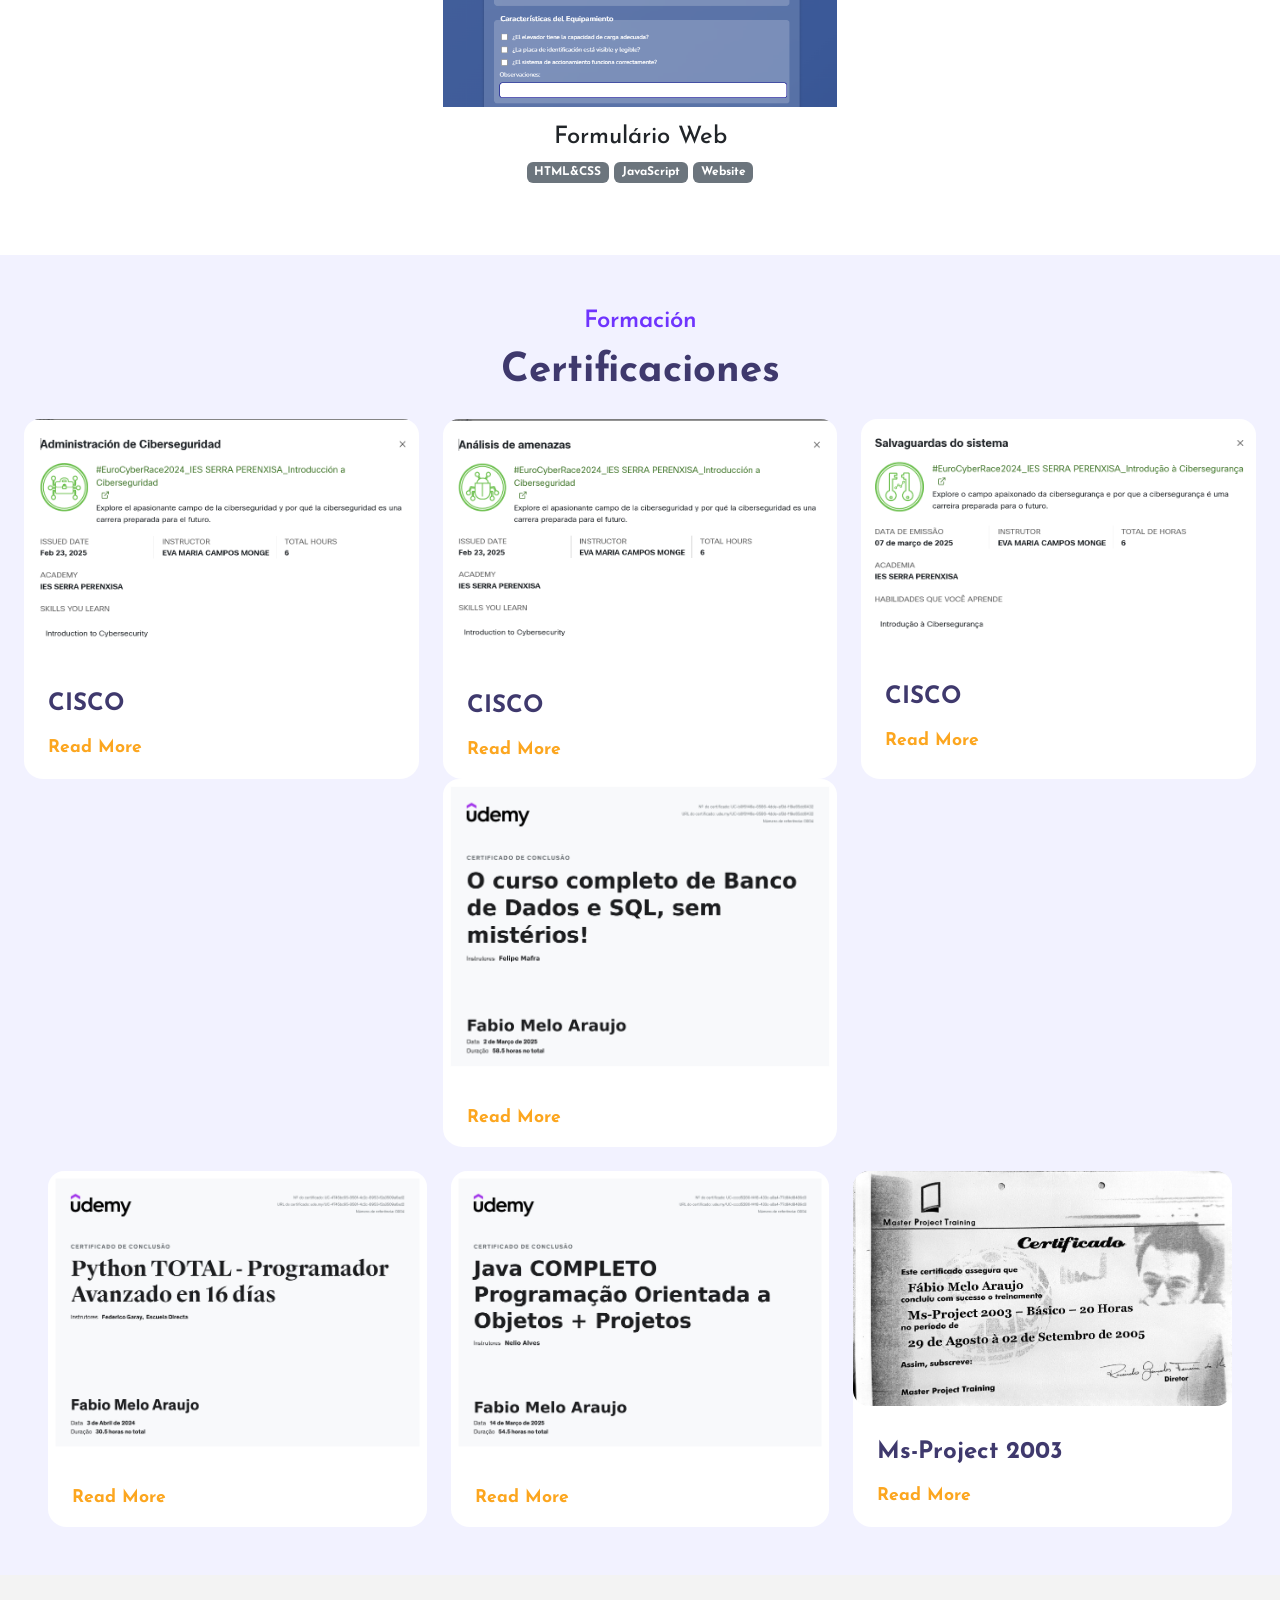
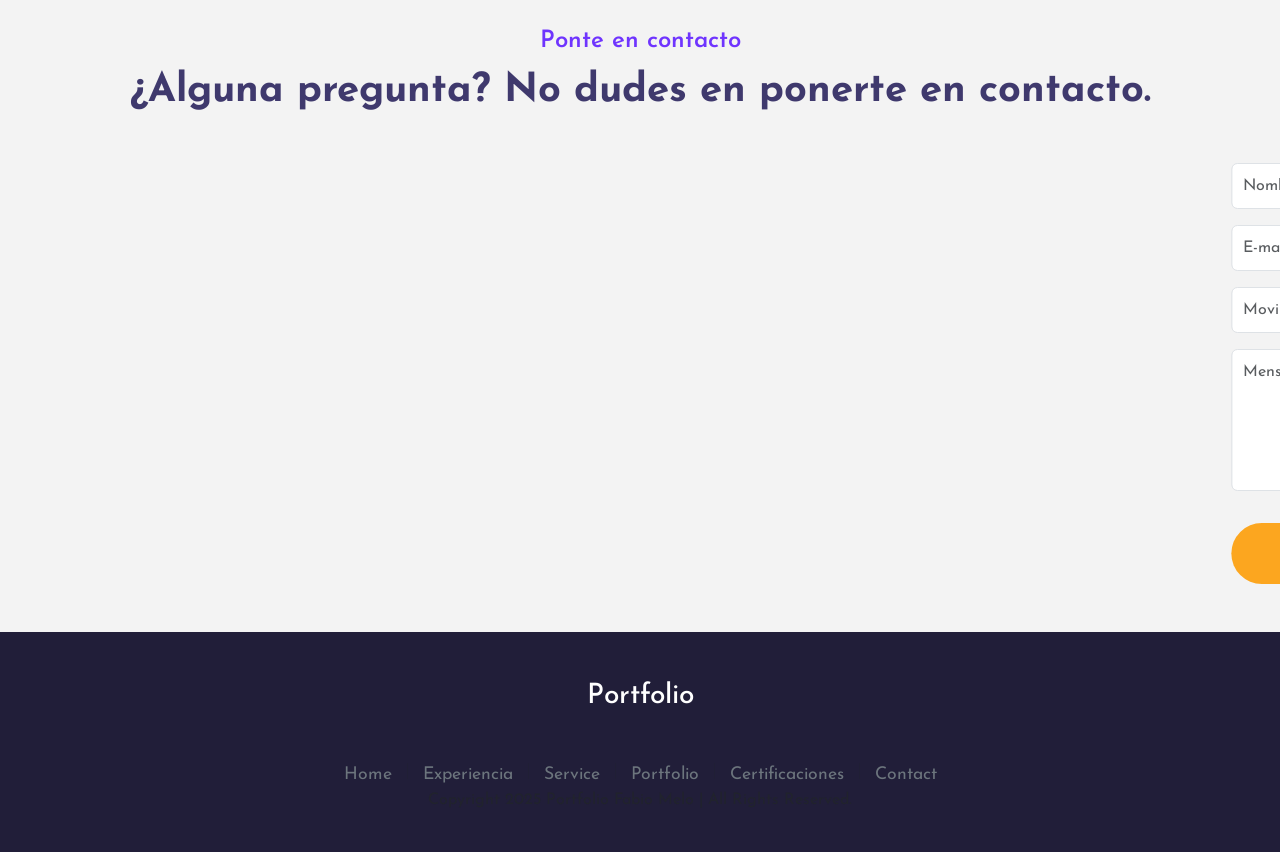
==== commit 8aab7bbb: "30/10/25" ====
--- a/index.html
+++ b/index.html
@@ -306,7 +306,7 @@
   <div class="portfolio-body">
     <div class="row justify-content-evenly px-4">
 
-      <!-- Card 1 -->
+      <!-- Card 1 - TIENDA CARRO-->
       <div class="post col-md-4 front all col-10 mt-3 mt-md-0" data-aos="fade-up">
         <div class="card h-100">
           <video class="card-img-top media-fixed" controls>
@@ -318,12 +318,26 @@
             <h4 class="card-title">Tienda de Coches</h4>
             <span class="badge bg-secondary badge-pill">Python</span>
             <span class="badge bg-secondary badge-pill mb-2">Django</span><br />
-            <a href="#" class="link">Read More</a>
-          </div>
-        </div>
-      </div>
-
-
+          </div>
+        </div>
+      </div>
+
+<!-- Card 2 - ARKANOID -->
+      <div class="post col-md-4 front all col-10 mt-3 mt-md-0" data-aos="fade-up">
+        <div class="card h-100">
+          <video class="card-img-top media-fixed" controls>
+            <source src="images/ARKANOID.mp4" type="video/mp4" />
+            Seu navegador não suporta vídeos em HTML5.
+          </video>
+
+          <div class="card-body text-center">
+            <h4 class="card-title">Game Arkanoid</h4>
+            <span class="badge bg-secondary badge-pill">Unity</span>
+            <span class="badge bg-secondary badge-pill mb-2">C#</span><br />
+            
+          </div>
+        </div>
+      </div>
         
         <!-- Card 2 video-->
       <div class="post col-md-4 front all col-10 mt-3 mt-md-0" data-aos="fade-up">
@@ -338,7 +352,7 @@
             <span class="badge bg-secondary badge-pill">HTML&CSS</span>
             <span class="badge bg-secondary badge-pill">JavaScript</span>
             <span class="badge bg-secondary badge-pill mb-2">VsCode</span><br />
-            <a href="#" class="read-more-btn link">Read More</a>
+      
           </div>
         </div>
       </div>
@@ -355,7 +369,7 @@
             <h4 class="card-title">Sistema de Facturacion</h4>
             <span class="badge bg-secondary badge-pill">Python</span>
             <span class="badge bg-secondary badge-pill">Tkinter</span><br />
-            <a href="#" class="read-more-btn link">Read More</a>
+           
           </div>
         </div>
       </div> 
@@ -373,7 +387,7 @@
             <span class="badge bg-secondary badge-pill">Python</span>
             <span class="badge bg-secondary badge-pill">Selenium</span>
             <span class="badge bg-secondary badge-pill mb-2">App</span><br />
-            <a href="#" class="read-more-btn link">Read More</a>
+           
           </div>
         </div>
       </div>
@@ -390,10 +404,11 @@
           <h4 class="card-title">Game Java</h4>
           <span class="badge bg-secondary badge-pill">Java</span>
           <span class="badge bg-secondary badge-pill mb-2">Eclipse</span><br />
-          <a href="#" class="read-more-btn link">Read More</a>
-        </div>
-      </div>
-    </div>
+
+        </div>
+      </div>
+    </div>
+
        <!-- Card 6 -->
       <div class="post col-md-4 front all col-10 mt-3 mt-md-4" data-aos="fade-up">
         <div class="card h-100">
@@ -403,7 +418,7 @@
             <span class="badge bg-secondary badge-pill">HTML&CSS</span>
             <span class="badge bg-secondary badge-pill">JavaScript</span>
             <span class="badge bg-secondary badge-pill mb-2">Website</span><br />
-            <a href="#" class="read-more-btn link">Read More</a>
+        
           </div>
         </div>
       </div>
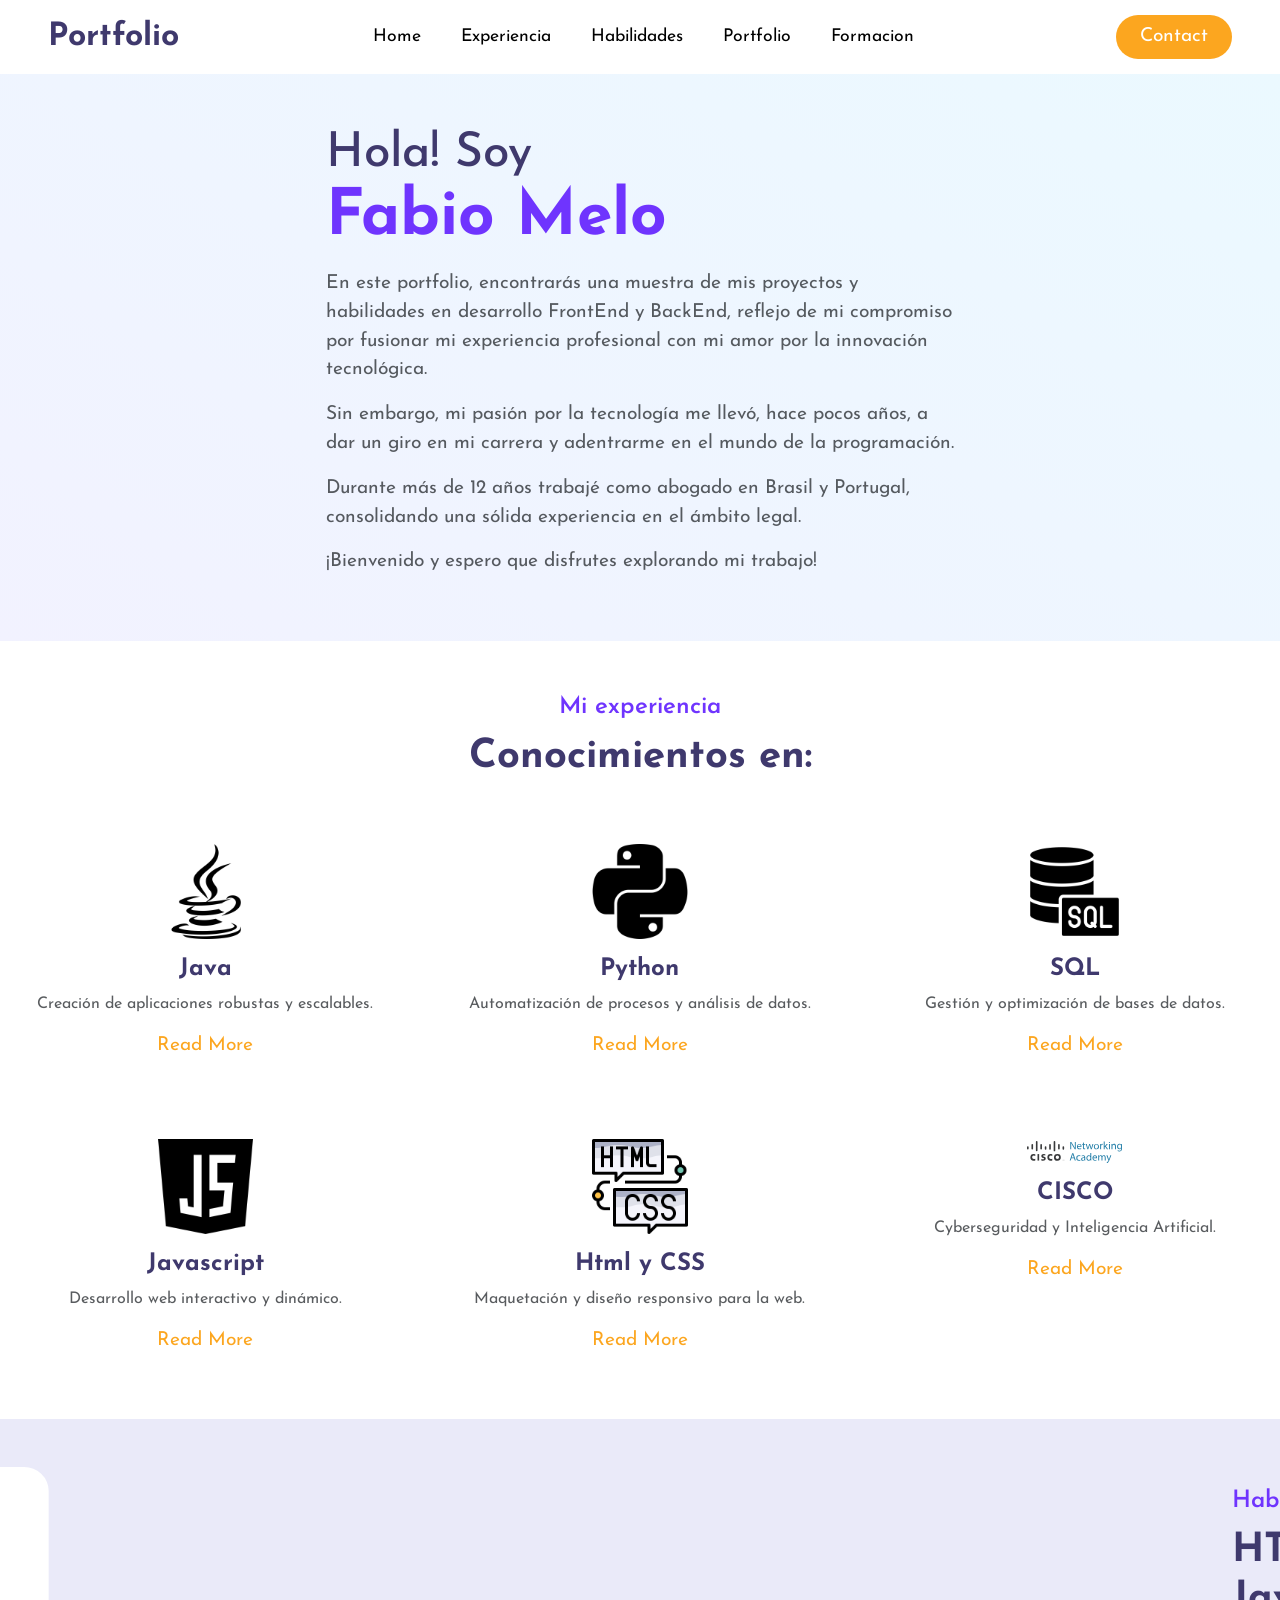
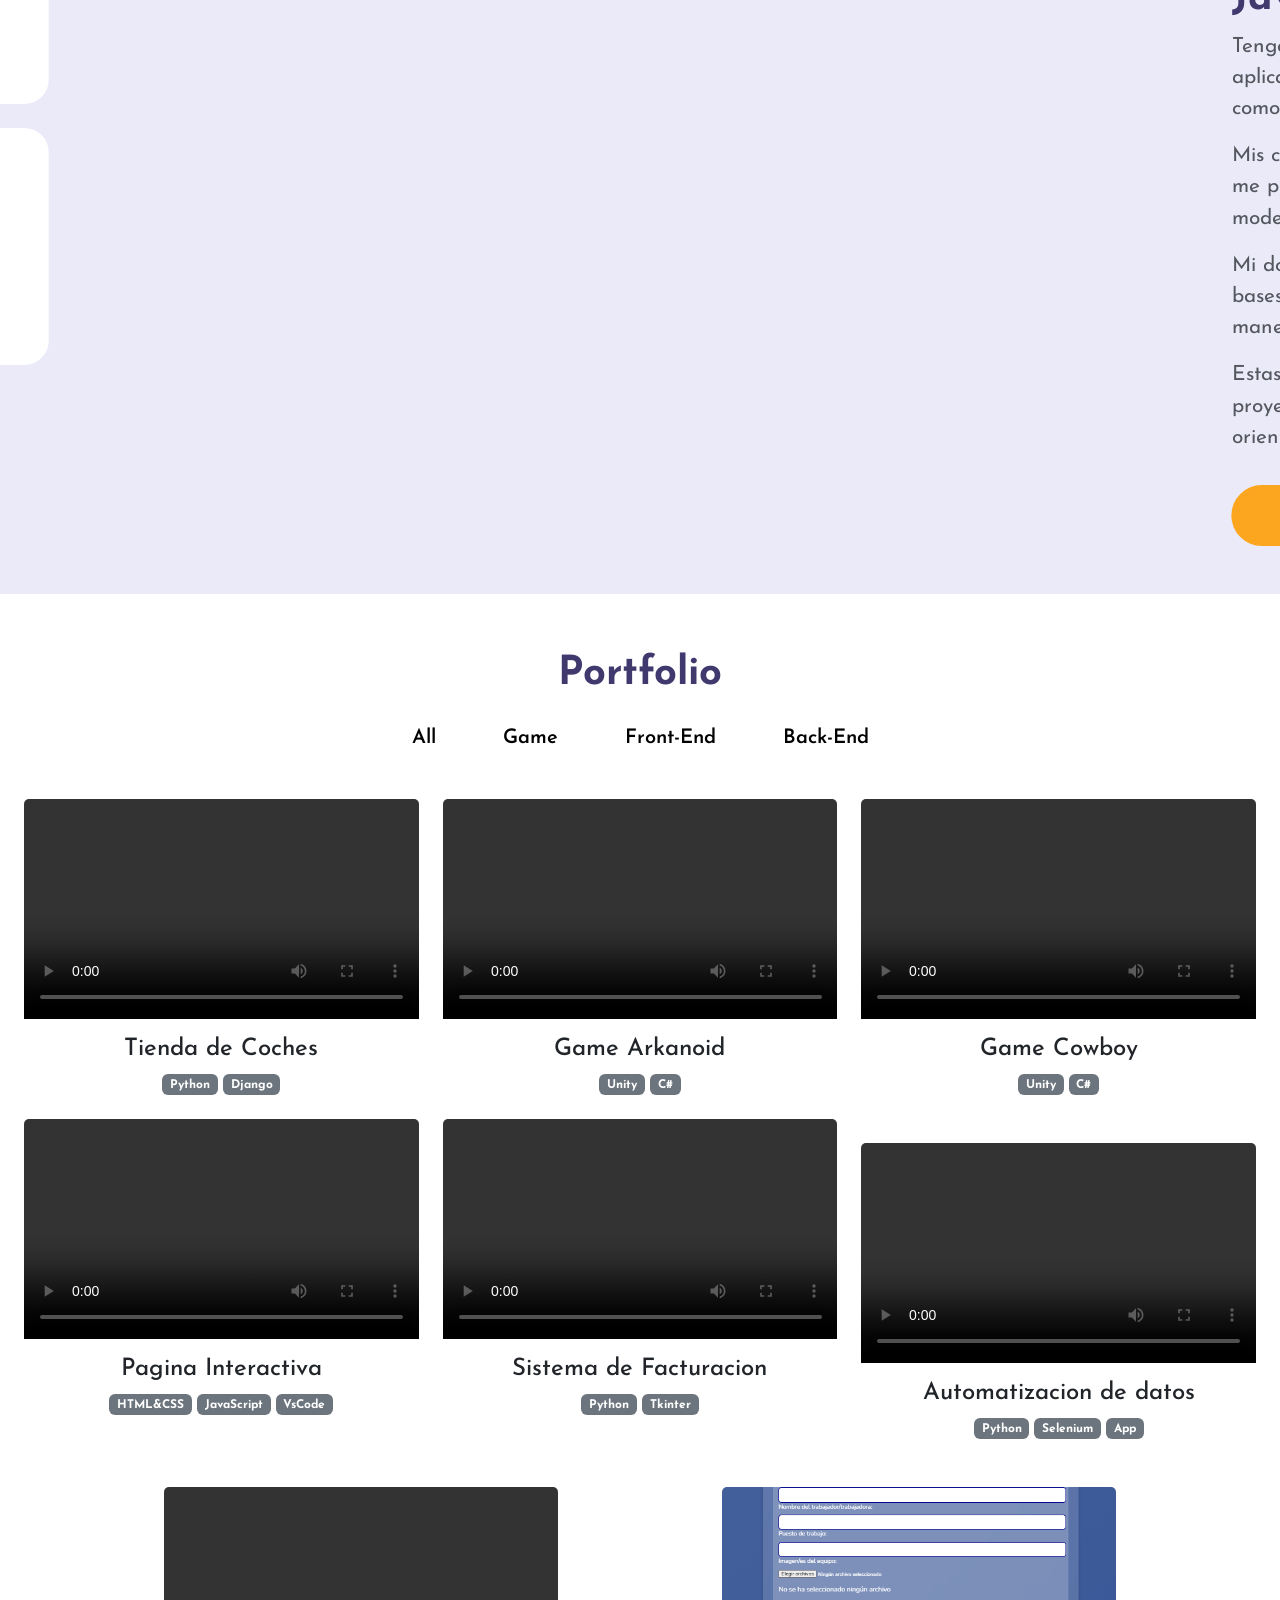
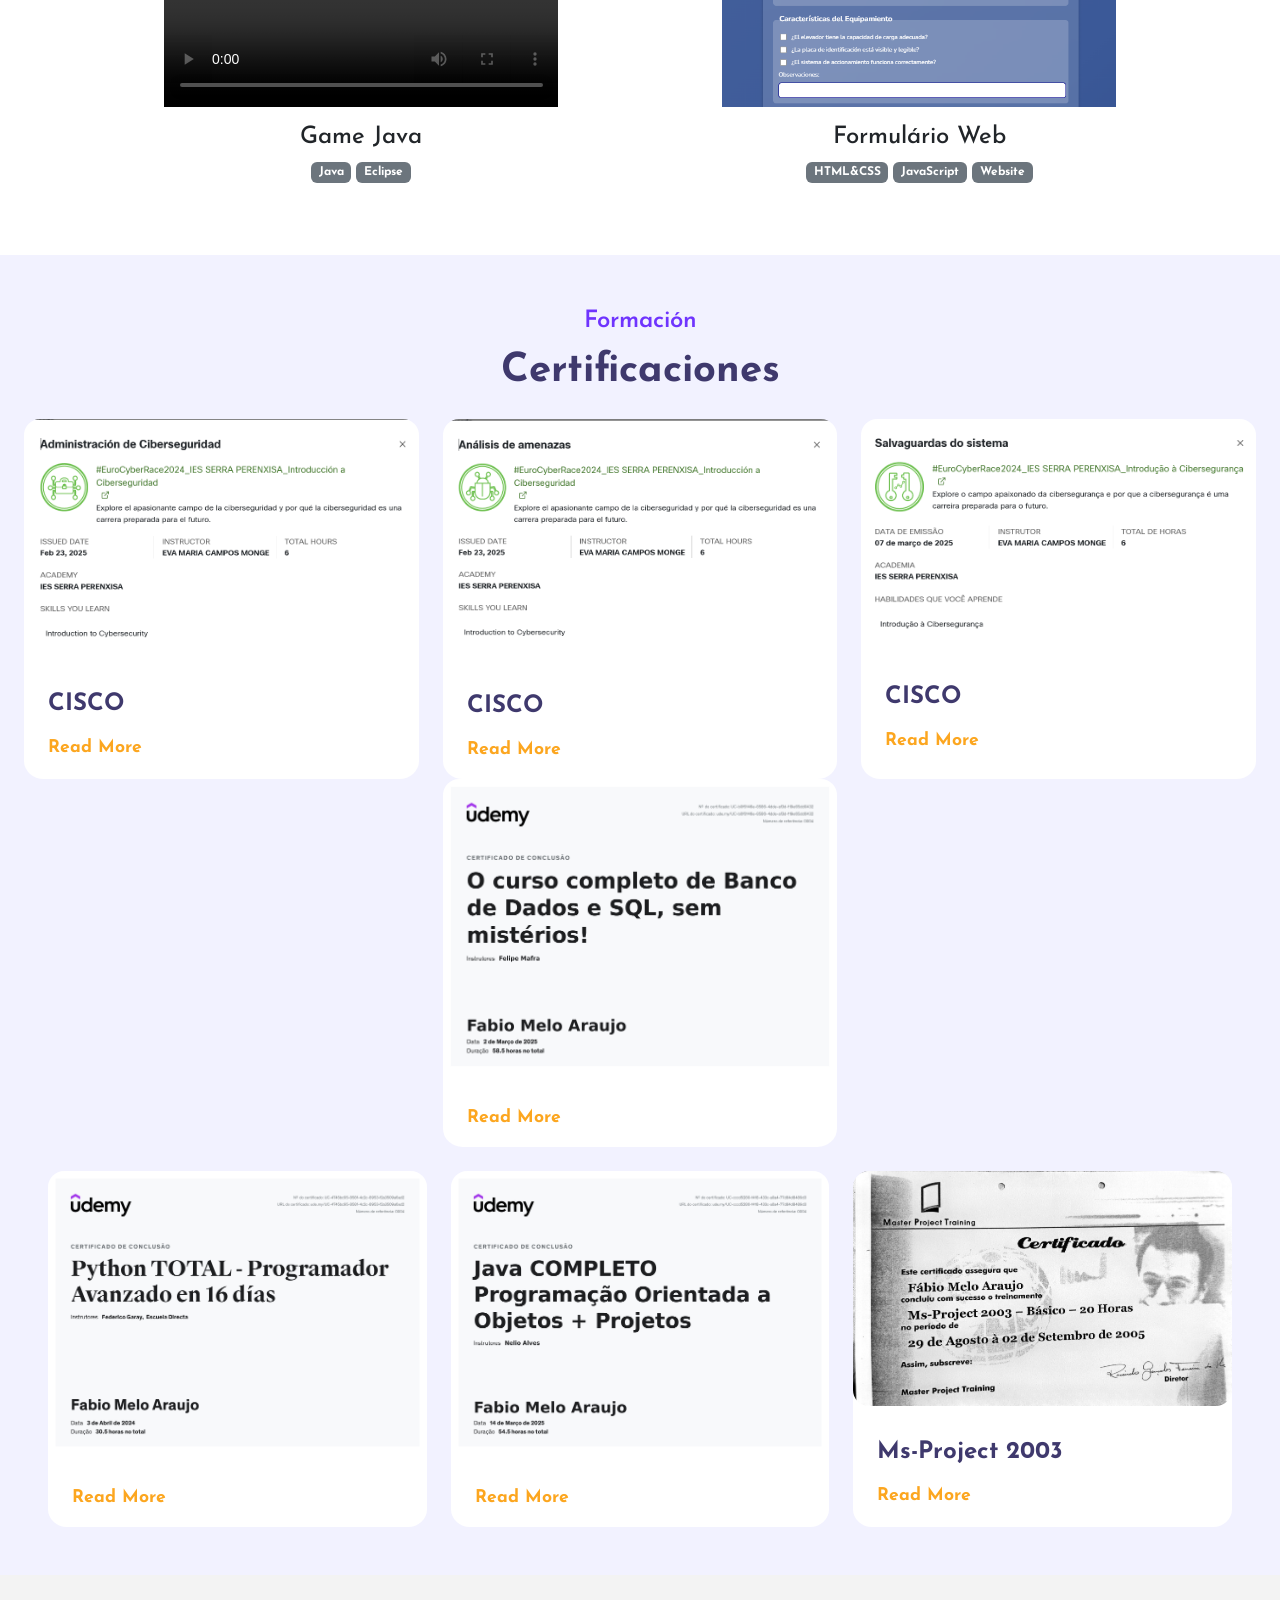
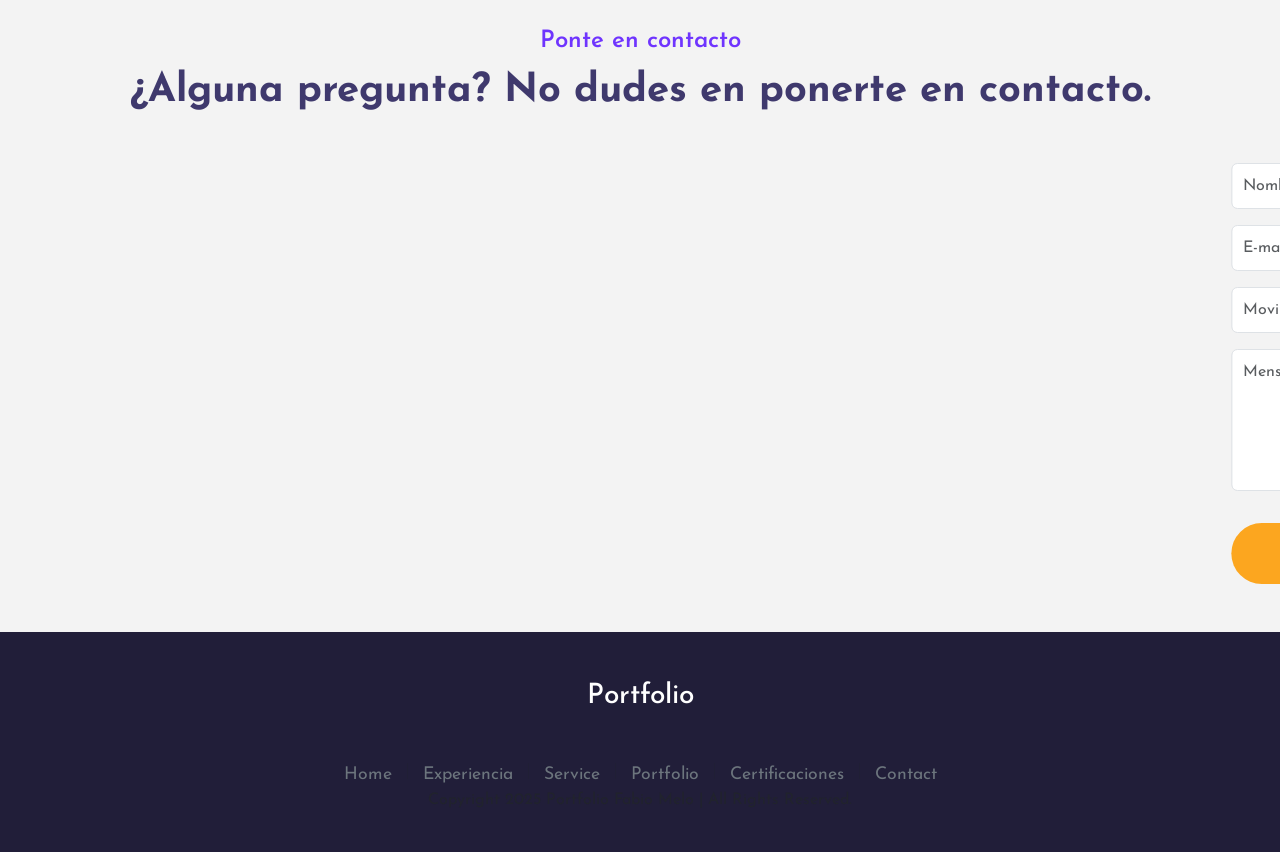
==== commit 5ee1b6e4: "03/11/25" ====
--- a/index.html
+++ b/index.html
@@ -338,7 +338,25 @@
           </div>
         </div>
       </div>
-        
+      <!-- Card 3 - COWBOY -->
+      <div class="post col-md-4 front all col-10 mt-3 mt-md-0" data-aos="fade-up">
+        <div class="card h-100">
+          <video class="card-img-top media-fixed" controls>
+            <source src="images/COWBOY.mp4" type="video/mp4" />
+            Seu navegador não suporta vídeos em HTML5.
+          </video>
+
+          <div class="card-body text-center">
+            <h4 class="card-title">Game Cowboy</h4>
+            <span class="badge bg-secondary badge-pill">Unity</span>
+            <span class="badge bg-secondary badge-pill mb-2">C#</span><br />
+            
+          </div>
+        </div>
+      </div>
+
+
+
         <!-- Card 2 video-->
       <div class="post col-md-4 front all col-10 mt-3 mt-md-0" data-aos="fade-up">
         <div class="card h-100">
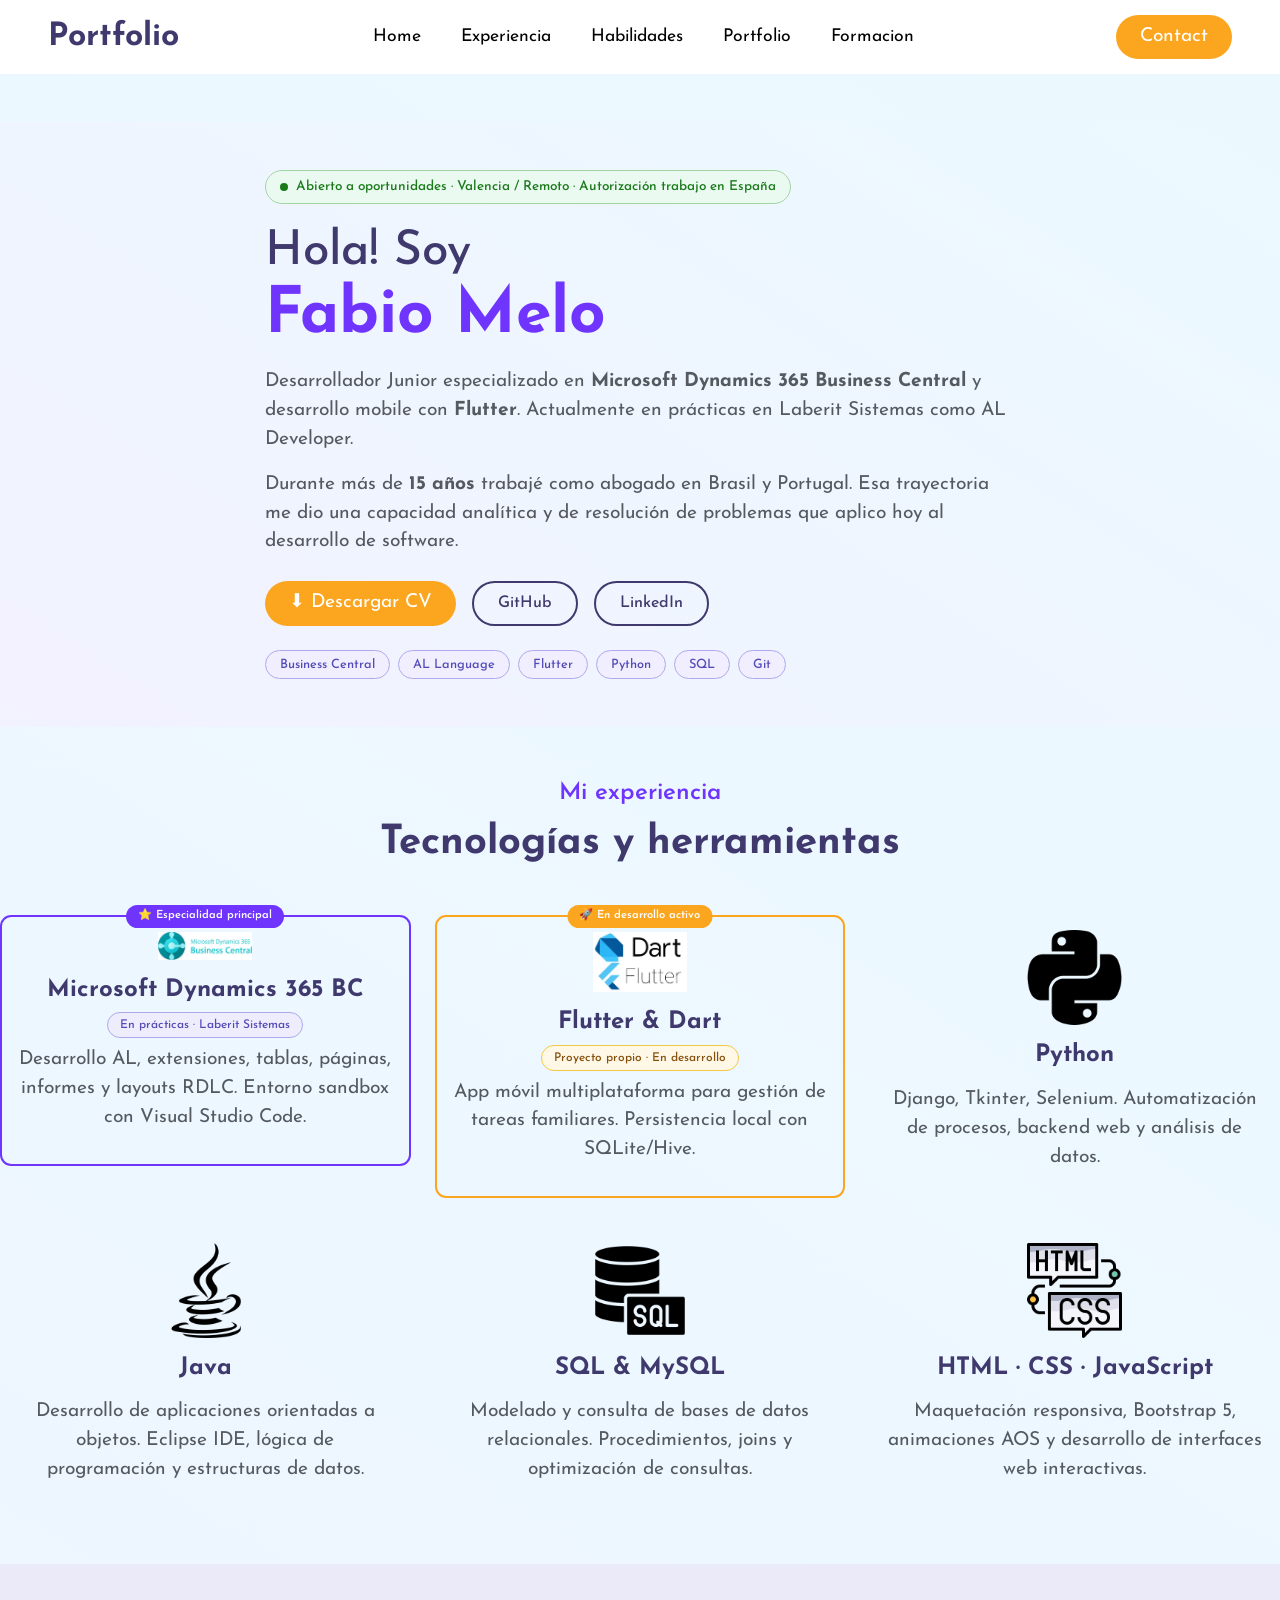
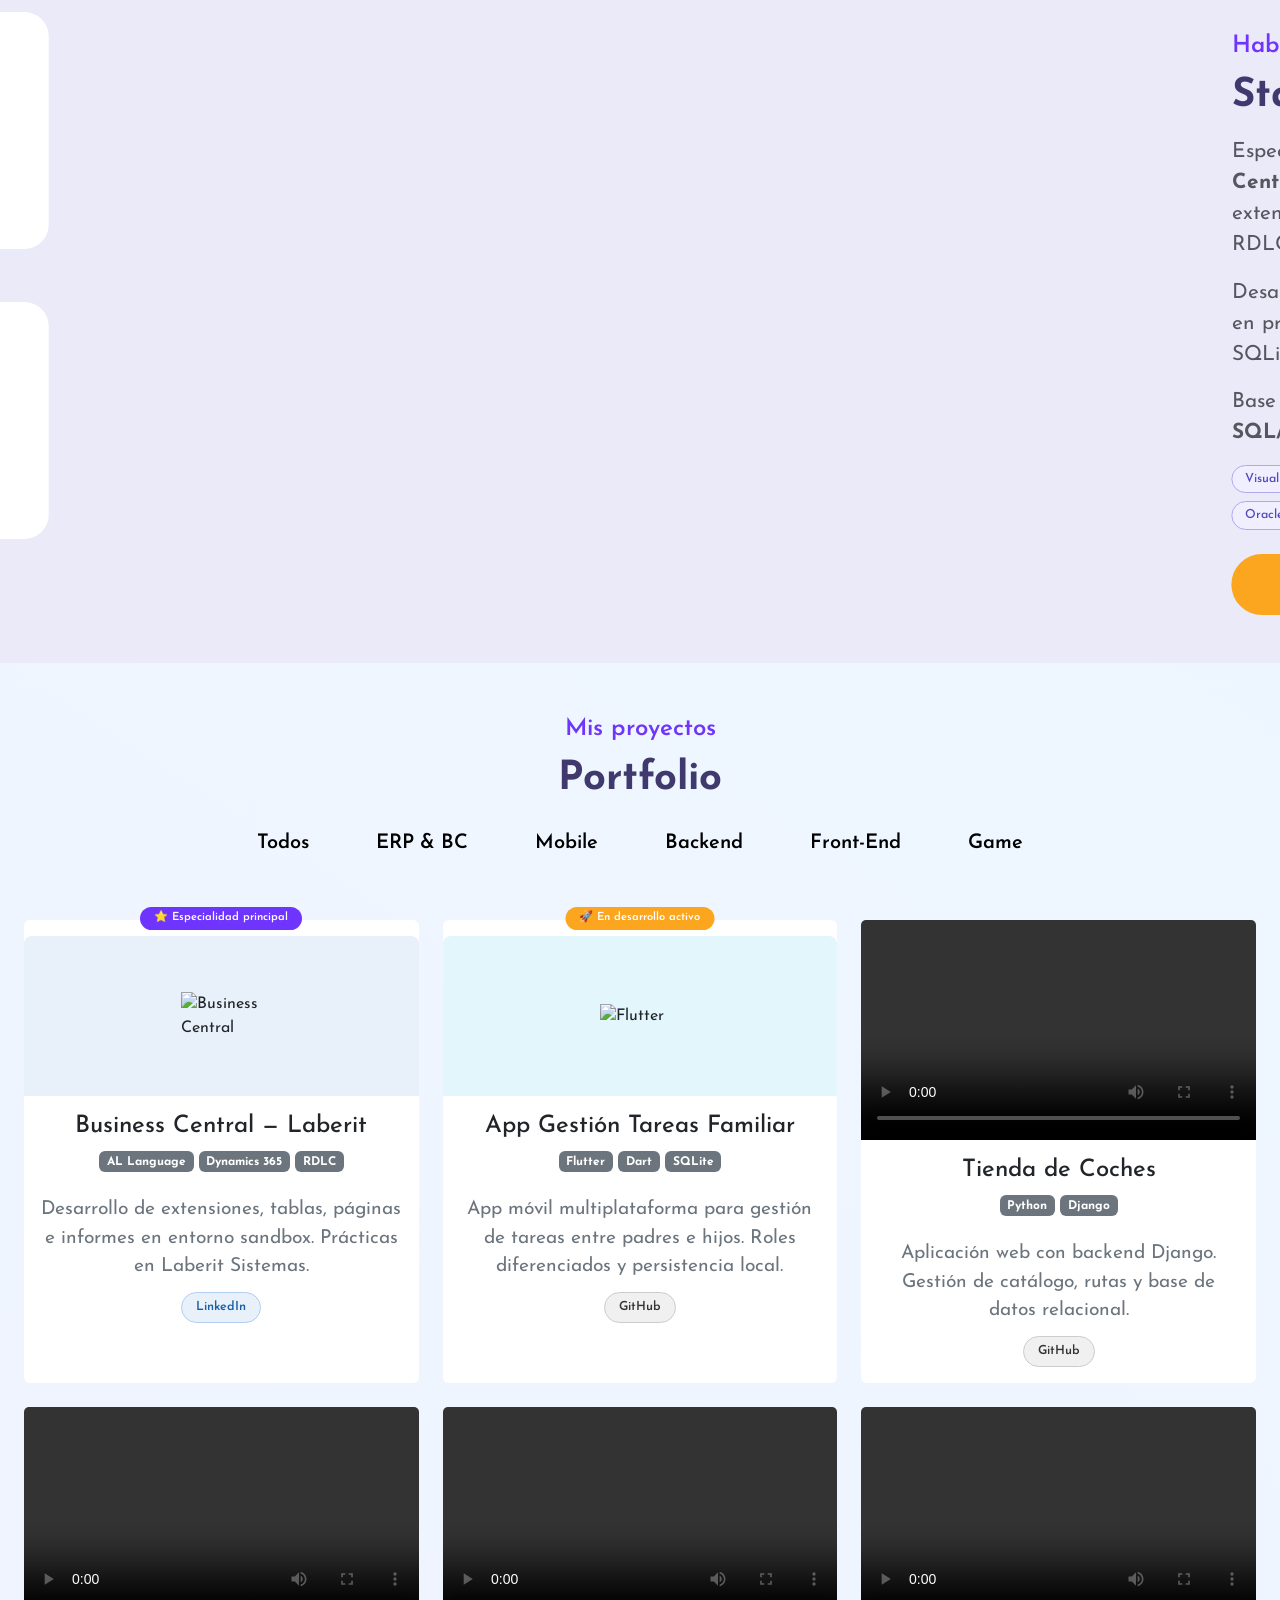
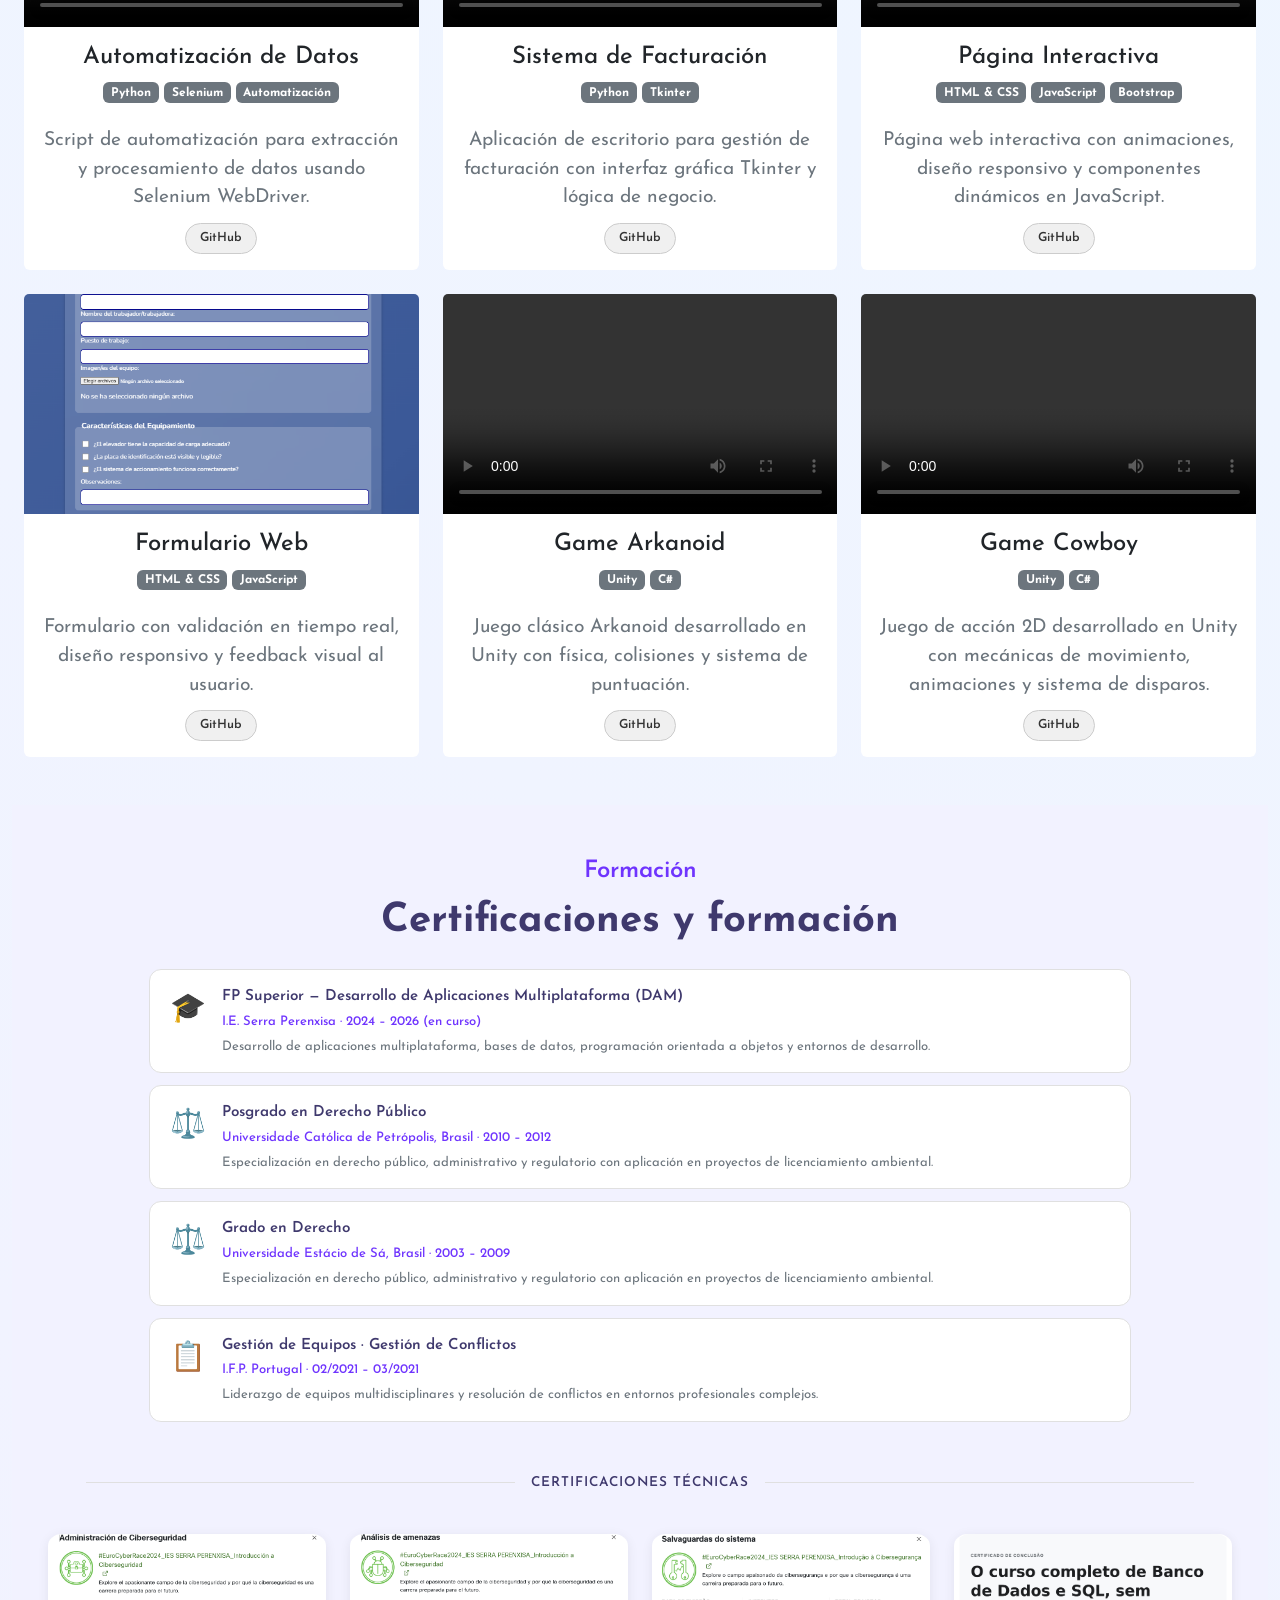
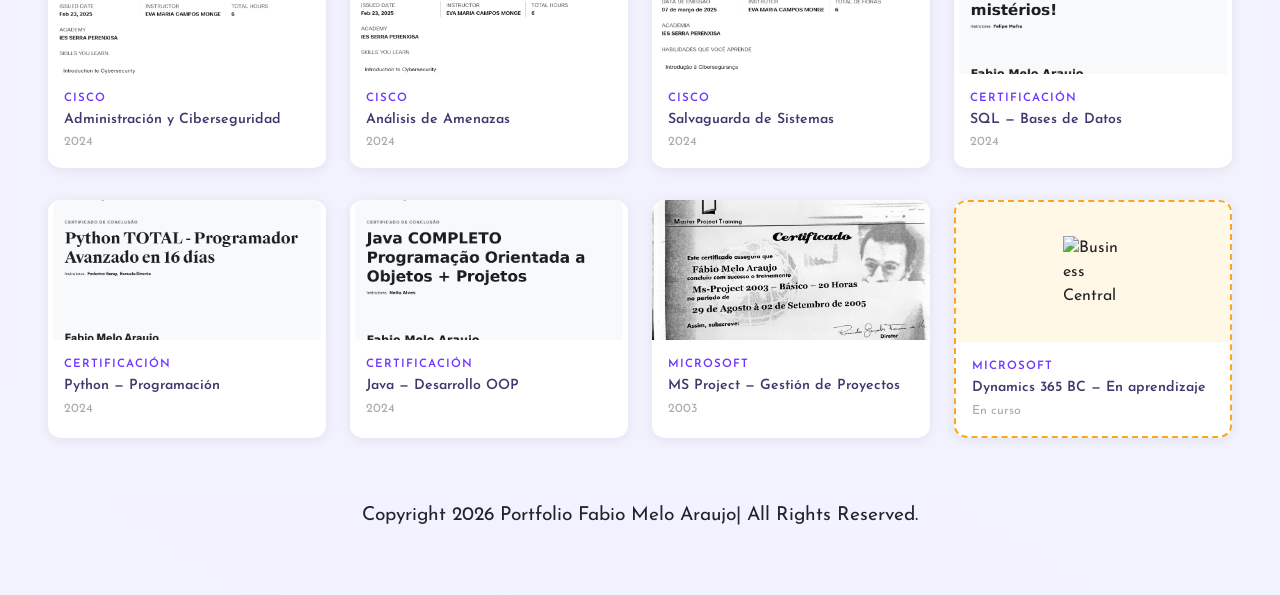
==== commit dce5e18d: "Actualización del portfolio" ====
--- a/index.html
+++ b/index.html
@@ -66,781 +66,616 @@
   </nav>
   <!-- navbar ends here -->
 
-  <!-- home section starts  -->
   <section class="home pt-5 pb-5" id="home">
     <div class="row justify-content-evenly align-middle">
       <!-- here data-aos is used for adding aos animation  -->
-      <div class="col-10 col-md-6 text-center text-md-start" data-aos="slide-right">
-        <h2 style="color: #3f396d">
-          Hola! Soy <br /><span class="c-orange">Fabio Melo</span>
-        </h2>
-        <p class="text-muted">
-          En este portfolio, encontrarás una muestra de mis proyectos y habilidades en desarrollo
-          FrontEnd y BackEnd, 
-          reflejo de mi compromiso por fusionar mi experiencia profesional con mi amor por la innovación tecnológica.</p>
-        <p class="text-muted">
-          Sin embargo, mi pasión por la tecnología me llevó, hace pocos años,
-          a dar un giro en mi carrera y adentrarme en el mundo de la programación.
-        <p class="text-muted">Durante más de 12 años trabajé como abogado en Brasil y Portugal,
-          consolidando una sólida experiencia en el ámbito legal.</p>
-        
-        <p class="text-muted">
-          ¡Bienvenido y espero que disfrutes explorando mi trabajo! </p>
-        <!--<button class="c-btn h-btn mt-3 py-3 px-5 rounded-pill">
-          Contáctame
-        </button>-->
-        <a href="" class="link ms-4 d-none">See My Work</a>
-      </div>
-<!--
-      <div class="col-10 col-md-4 d-none d-md-block">
-        <img src="images/videocomputador.mp4" class="img-fluid" alt="" />
-      </div>
-    </div>
-  
-    <div class="col-10 col-md-4 d-none d-md-block">
-      <video class="img-fluid" autoplay muted loop>
-        <source src="images/videocomputador.mp4" type="video/mp4">
-        Seu navegador não suporta a tag de vídeo.
-      </video>
-    </div>
-    -->
-  </section>
-  <!-- home section ends here -->
-
-  <!-- expertise section starts -->
-
-  <section class="expertise mt-5" id="service">
-    <div class="heading text-center">
-      <small>Mi experiencia</small>
-      <h3>
-        Conocimientos en: <br />
-        
-      </h3>
-    </div>
-    <div class="row justify-content-evenly mt-5">
-      <div class="col-10 col-md-4" data-aos="fade-up">
-        <div class="service-card">
-          <div class="img">
-            <img src="images/java.png" class="w-25 img-fluid img" alt="" />
-          </div>
-          <div class="content mt-3">
-            <h4>Java</h4>
-            <p class="text-muted">
-              Creación de aplicaciones robustas y escalables.
-            </p>
-            <a href="" class="link">Read More</a>
-          </div>
-        </div>
-      </div>
-      <div class="col-md-4 col-10" data-aos="fade-up">
-        <div class="service-card">
-          <div class="img">
-            <img src="images/python.png" class="w-25 img-fluid img" alt="" />
-          </div>
-          <div class="content mt-3">
-            <h4>Python</h4>
-            <p class="text-muted">
-              Automatización de procesos y análisis de datos.
-            </p>
-            <a href="" class="link">Read More</a>
-          </div>
-        </div>
-      </div>
-      <div class="col-md-4 col-10" data-aos="fade-up">
-        <div class="service-card">
-          <div class="img">
-            <img src="images/sql-server.png" class="w-25 img-fluid img" alt="" />
-          </div>
-          <div class="content mt-3">
-            <h4>SQL</h4>
-            <p class="text-muted">
-              Gestión y optimización de bases de datos.
-            </p>
-            <a href="" class="link">Read More</a>
-          </div>
-        </div>
-      </div>
-    </div>
-
-    <div class="row justify-content-evenly mt-5">
-      <div class="col-10 col-md-4" data-aos="fade-up">
-        <div class="service-card">
-          <div class="img">
-            <img src="images/java-script.png" class="w-25 img-fluid img" alt="" />
-          </div>
-          <div class="content mt-3">
-            <h4>Javascript</h4>
-            <p class="text-muted">
-              Desarrollo web interactivo y dinámico.
-            </p>
-            <a href="" class="link">Read More</a>
-          </div>
-        </div>
-      </div>
-      <div class="col-md-4 col-10" data-aos="fade-up">
-        <div class="service-card">
-          <div class="img">
-            <img src="images/html css.png" class="w-25 img-fluid img" alt="" />
-          </div>
-          <div class="content mt-3">
-            <h4>Html y CSS</h4>
-            <p class="text-muted">
-              Maquetación y diseño responsivo para la web.
-            </p>
-            <a href="" class="link">Read More</a>
-          </div>
-        </div>
-      </div>
-      <div class="col-md-4 col-10" data-aos="fade-up">
-        <div class="service-card">
-          <div class="img">
-            <img src="images/cisco.svg" class="w-25 img-fluid img" alt="" />
-          </div>
-          <div class="content mt-3">
-            <h4>CISCO</h4>
-            <p class="text-muted">
-              Cyberseguridad y Inteligencia Artificial.
-            </p>
-            <a href="" class="link">Read More</a>
-          </div>
-        </div>
-      </div>
-    </div>
-
-
-  </section>
+
+
+
+   <!-- home section starts  -->
+<section class="home pt-5 pb-5" id="home">
+  <div class="row justify-content-evenly align-middle">
+    <div class="col-10 col-md-7 text-center text-md-start" data-aos="slide-right">
+      
+      <!-- Badge disponibilidade -->
+      <div class="mb-3">
+        <span class="available-badge">
+          <span class="available-dot"></span>
+          Abierto a oportunidades · Valencia / Remoto · Autorización trabajo en España
+        </span>
+      </div>
+
+      <h2 style="color: #3f396d">
+        Hola! Soy <br /><span class="c-orange">Fabio Melo</span>
+      </h2>
+
+      <p class="text-muted mt-3">
+        Desarrollador Junior especializado en <strong>Microsoft Dynamics 365 Business Central</strong> y desarrollo mobile con <strong>Flutter</strong>. Actualmente en prácticas en Laberit Sistemas como AL Developer.
+      </p>
+      <p class="text-muted">
+        Durante más de <strong>15 años</strong> trabajé como abogado en Brasil y Portugal. Esa trayectoria me dio una capacidad analítica y de resolución de problemas que aplico hoy al desarrollo de software.
+      </p>
+
+      <!-- Botões -->
+      <div class="d-flex gap-3 flex-wrap mt-4">
+        <button class="c-btn py-2 px-4 rounded-pill">
+          <a href="CV_Fabio_Melo_Araujo.pdf" download="CV_Fabio_Melo_Araujo"
+            style="text-decoration: none; color: #fff;">
+            ⬇ Descargar CV
+          </a>
+        </button>
+        <a href="https://github.com/FabioMelo0911" target="_blank" class="btn-outline-custom py-2 px-4 rounded-pill">
+          GitHub
+        </a>
+        <a href="https://www.linkedin.com/in/fabiomelo0911/" target="_blank" class="btn-outline-custom py-2 px-4 rounded-pill">
+          LinkedIn
+        </a>
+      </div>
+
+      <!-- Tech pills -->
+      <div class="tech-stack mt-4">
+        <span class="tech-pill">Business Central</span>
+        <span class="tech-pill">AL Language</span>
+        <span class="tech-pill">Flutter</span>
+        <span class="tech-pill">Python</span>
+        <span class="tech-pill">SQL</span>
+        <span class="tech-pill">Git</span>
+      </div>
+
+    </div>
+  </div>
+</section>
+<!-- home section ends here -->   
+
+ <!-- expertise section starts -->
+<section class="expertise mt-5" id="service">
+  <div class="heading text-center">
+    <small>Mi experiencia</small>
+    <h3>Tecnologías y herramientas</h3>
+  </div>
+
+  <!-- Fila 1 — ERP + Mobile + Python -->
+  <div class="row justify-content-evenly mt-5">
+
+    <!-- Business Central — DESTAQUE -->
+    <div class="col-10 col-md-4" data-aos="fade-up">
+      <div class="service-card service-card-featured">
+        <div class="img">
+          <img src="images/dynamics365.jpeg" class="w-25 img-fluid" alt="Dynamics 365" />
+        </div>
+        <div class="content mt-3">
+          <h4>Microsoft Dynamics 365 BC</h4>
+          <span class="exp-badge">En prácticas · Laberit Sistemas</span>
+          <p class="text-muted mt-2">
+            Desarrollo AL, extensiones, tablas, páginas, informes y layouts RDLC. Entorno sandbox con Visual Studio Code.
+          </p>
+        </div>
+      </div>
+    </div>
+
+    <!-- Flutter -->
+    <div class="col-10 col-md-4" data-aos="fade-up">
+      <div class="service-card service-card-new">
+        <div class="img">
+          <img src="images/flutter.jpg" class="w-25 img-fluid" alt="Flutter" />
+        </div>
+        <div class="content mt-3">
+          <h4>Flutter & Dart</h4>
+          <span class="exp-badge-new">Proyecto propio · En desarrollo</span>
+          <p class="text-muted mt-2">
+            App móvil multiplataforma para gestión de tareas familiares. Persistencia local con SQLite/Hive.
+          </p>
+        </div>
+      </div>
+    </div>
+
+    <!-- Python -->
+    <div class="col-10 col-md-4" data-aos="fade-up">
+      <div class="service-card">
+        <div class="img">
+          <img src="images/python.png" class="w-25 img-fluid" alt="Python" />
+        </div>
+        <div class="content mt-3">
+          <h4>Python</h4>
+          <p class="text-muted">
+            Django, Tkinter, Selenium. Automatización de procesos, backend web y análisis de datos.
+          </p>
+        </div>
+      </div>
+    </div>
+
+  </div>
+
+  <!-- Fila 2 — Java + SQL + HTML/CSS/JS -->
+  <div class="row justify-content-evenly mt-4">
+
+    <div class="col-10 col-md-4" data-aos="fade-up">
+      <div class="service-card">
+        <div class="img">
+          <img src="images/java.png" class="w-25 img-fluid" alt="Java" />
+        </div>
+        <div class="content mt-3">
+          <h4>Java</h4>
+          <p class="text-muted">
+            Desarrollo de aplicaciones orientadas a objetos. Eclipse IDE, lógica de programación y estructuras de datos.
+          </p>
+        </div>
+      </div>
+    </div>
+
+    <div class="col-10 col-md-4" data-aos="fade-up">
+      <div class="service-card">
+        <div class="img">
+          <img src="images/sql-server.png" class="w-25 img-fluid" alt="SQL" />
+        </div>
+        <div class="content mt-3">
+          <h4>SQL & MySQL</h4>
+          <p class="text-muted">
+            Modelado y consulta de bases de datos relacionales. Procedimientos, joins y optimización de consultas.
+          </p>
+        </div>
+      </div>
+    </div>
+
+    <div class="col-10 col-md-4" data-aos="fade-up">
+      <div class="service-card">
+        <div class="img">
+          <img src="images/html css.png" class="w-25 img-fluid" alt="HTML CSS JS" />
+        </div>
+        <div class="content mt-3">
+          <h4>HTML · CSS · JavaScript</h4>
+          <p class="text-muted">
+            Maquetación responsiva, Bootstrap 5, animaciones AOS y desarrollo de interfaces web interactivas.
+          </p>
+        </div>
+      </div>
+    </div>
+
+  </div>
+</section>
+<!-- expertise section ends -->
   <!-- Formación-->
   <!--Diplomas & Certificaciones -->
 
-  <section class="skill mt-5 py-5" id="about">
-    <div class="row justify-content-evenly">
-      <div class="col-10 col-md-5 skill-with-progress" data-aos="slide-right">
-        <div class="row justify-content-evenly">
-          <div class="col-10 col-md-6">
-            <div class="progress-card ms-3 ms-md-0">
-              <div class="circular-progress html-css">
-                <span class="progress-value html-progress">0%</span>
-              </div>
-              <br />
-              <span class="text">Python </span>
-            </div>
-          </div>
-
-          <div class="col-10 col-md-6 mt-4 mt-md-0">
-            <div class="progress-card ms-3 ms-md-0">
-              <div class="circular-progress javascript">
-                <span class="progress-value javascript-progress">0%</span>
-              </div>
-              <br />
-              <span class="text">Java</span>
-            </div>
-          </div>
-        </div>
-
-        <div class="row justify-content-evenly mt-4">
-          <div class="col-10 col-md-6">
-            <div class="progress-card ms-3 ms-md-0">
-              <div class="circular-progress php">
-                <span class="progress-value php-progress">0%</span>
-              </div>
-              <br />
-              <span class="text">HTML, CSS & JavaScript</span>
-            </div>
-          </div>
-
-          <div class="col-10 col-md-6 mt-4 mt-md-0">
-            <div class="progress-card ms-3  ms-md-0">
-              <div class="circular-progress reactjs">
-                <span class="progress-value reactjs-progress">0%</span>
-              </div>
-              <br>
-              <span class="text">SQL</span>
-            </div>
-          </div>
-        </div>
-      </div>
-
-      <div class="col-10 col-md-5 skill-detail" data-aos="slide-left">
-        <div class="heading mt-5 mt-md-3">
-          <small>Habilidades</small>
-          <h3>HTML, CSS, JavaScript, Java, Python, SQL.</h3>
-          <p class="text-muted">
-            Tengo Conocimientos en Java y Python para crear aplicaciones robustas tanto en el lado del servidor
-            como en el cliente.</p>
-
-          <p class="text-muted"> Mis conocimientos en HTML, CSS y JavaScript,
-            lo que me permite diseñar y desarrollar interfaces web modernas y responsivas.</p>
-
-          <p class="text-muted">Mi dominio de SQL me permite gestionar y optimizar bases de datos de forma eficiente,
-            garantizando un manejo
-            adecuado de la información.
-          </p>
-          <p class="text-muted">
-            Estas competencias me facultan para abordar proyectos de desarrollo
-            con una visión integral y orientada a soluciones escalables.
-          </p>
-          <button class="c-btn h-btn mt-3 py-3 px-5 rounded-pill">
-            <!-- here download attribute is used for adding download functionality to button  -->
-            <a href="Entry Level Web Developer Resume.pdf" download="CV Fabio Melo"
-              style="text-decoration: none;color: #fff;">Download CV</a>
-          </button>
-        </div>
-      </div>
-    </div>
-  </section>
+ 
+ 
   <!-- skill section end here -->
-
-  <!-- portfolio section starts here -->
+<!-- skill section starts -->
+<section class="skill mt-5 py-5" id="about">
+  <div class="row justify-content-evenly">
+
+    <!-- Barras circulares -->
+    <div class="col-10 col-md-5 skill-with-progress" data-aos="slide-right">
+
+      <div class="row justify-content-evenly">
+        <div class="col-10 col-md-6">
+          <div class="progress-card ms-3 ms-md-0">
+            <div class="circular-progress bc-al">
+              <span class="progress-value bc-al-progress">0%</span>
+            </div>
+            <br />
+            <span class="text">Business Central / AL</span>
+          </div>
+        </div>
+        <div class="col-10 col-md-6 mt-4 mt-md-0">
+          <div class="progress-card ms-3 ms-md-0">
+            <div class="circular-progress python-skill">
+              <span class="progress-value python-progress">0%</span>
+            </div>
+            <br />
+            <span class="text">Python</span>
+          </div>
+        </div>
+      </div>
+
+      <div class="row justify-content-evenly mt-4">
+        <div class="col-10 col-md-6">
+          <div class="progress-card ms-3 ms-md-0">
+            <div class="circular-progress sql-skill">
+              <span class="progress-value sql-progress">0%</span>
+            </div>
+            <br />
+            <span class="text">SQL & MySQL</span>
+          </div>
+        </div>
+        <div class="col-10 col-md-6 mt-4 mt-md-0">
+          <div class="progress-card ms-3 ms-md-0">
+            <div class="circular-progress flutter-skill">
+              <span class="progress-value flutter-progress">0%</span>
+            </div>
+            <br />
+            <span class="text">Flutter & Dart</span>
+          </div>
+        </div>
+      </div>
+
+    </div>
+
+    <!-- Texto lateral -->
+    <div class="col-10 col-md-5 skill-detail" data-aos="slide-left">
+      <div class="heading mt-5 mt-md-3">
+        <small>Habilidades</small>
+        <h3>Stack técnico actual</h3>
+
+        <p class="text-muted">
+          Especializado en <strong>Microsoft Dynamics 365 Business Central</strong> con experiencia práctica en Laberit Sistemas: extensiones AL, tablas, páginas, informes y layouts RDLC.
+        </p>
+        <p class="text-muted">
+          Desarrollo mobile multiplataforma con <strong>Flutter y Dart</strong> en proyecto propio activo, con persistencia local SQLite/Hive y control de versiones en GitHub.
+        </p>
+        <p class="text-muted">
+          Base sólida en <strong>Python</strong> (Django, Selenium, Tkinter), <strong>SQL/MySQL</strong>, Java, HTML, CSS y JavaScript.
+        </p>
+
+        <!-- Badges de ferramentas -->
+        <div class="tools-grid mt-3">
+          <span class="tool-badge">Visual Studio Code</span>
+          <span class="tool-badge">Git & GitHub</span>
+          <span class="tool-badge">Eclipse IDE</span>
+          <span class="tool-badge">Figma</span>
+          <span class="tool-badge">Unity / C#</span>
+          <span class="tool-badge">Oracle VirtualBox</span>
+        </div>
+
+        <button class="c-btn h-btn mt-4 py-3 px-5 rounded-pill">
+          <a href="CV_Fabio_Melo_Araujo.pdf" download="CV_Fabio_Melo_Araujo"
+            style="text-decoration: none; color: #fff;">
+            ⬇ Descargar CV
+          </a>
+        </button>
+      </div>
+    </div>
+
+  </div>
+</section>
+<!-- skill section ends here -->
+ 
+
+<!-- portfolio section starts here -->
+<!-- portfolio section starts here -->
 <section class="portfolio" id="portfolio">
   <div class="heading text-center pt-5">
+    <small>Mis proyectos</small>
     <h3>Portfolio</h3>
   </div>
 
   <div id="myBtnContainer" class="text-center mt-4">
-    <button class="filter-item" data-filter="all">All</button>
+    <button class="filter-item" data-filter="all">Todos</button>
+    <button class="filter-item" data-filter="erp">ERP & BC</button>
+    <button class="filter-item" data-filter="mobile">Mobile</button>
+    <button class="filter-item" data-filter="back">Backend</button>
+    <button class="filter-item" data-filter="front">Front-End</button>
     <button class="filter-item" data-filter="game">Game</button>
-    <button class="filter-item" data-filter="front">Front-End</button>
-    <button class="filter-item" data-filter="back">Back-End</button>
-  </div>
-    
+  </div>
+
   <div class="portfolio-body">
-    <div class="row justify-content-evenly px-4">
-
-      <!-- Card 1 - TIENDA CARRO-->
-      <div class="post col-md-4 front all col-10 mt-3 mt-md-0" data-aos="fade-up">
+    <div class="row justify-content-evenly px-4 mt-4">
+
+      <!-- Card 1 — BUSINESS CENTRAL (DESTAQUE) -->
+      <div class="post col-md-4 erp all col-10 mt-3" data-aos="fade-up">
+        <div class="card h-100 card-featured">
+          <div class="card-badge-featured">⭐ Especialidad principal</div>
+          <div class="card-img-placeholder bc-placeholder">
+            <img src="images/dynamics365.png" class="placeholder-logo" alt="Business Central" />
+          </div>
+          <div class="card-body text-center">
+            <h4 class="card-title">Business Central — Laberit</h4>
+            <span class="badge bg-secondary badge-pill">AL Language</span>
+            <span class="badge bg-secondary badge-pill">Dynamics 365</span>
+            <span class="badge bg-secondary badge-pill mb-2">RDLC</span>
+            <p class="card-desc">Desarrollo de extensiones, tablas, páginas e informes en entorno sandbox. Prácticas en Laberit Sistemas.</p>
+            <div class="card-links">
+              <a href="https://www.linkedin.com/in/fabiomelo0911/" target="_blank" class="btn-card btn-linkedin">LinkedIn</a>
+            </div>
+          </div>
+        </div>
+      </div>
+
+      <!-- Card 2 — FLUTTER APP (NOVO) -->
+      <div class="post col-md-4 mobile all col-10 mt-3" data-aos="fade-up">
+        <div class="card h-100 card-new">
+          <div class="card-badge-new">🚀 En desarrollo activo</div>
+          <div class="card-img-placeholder flutter-placeholder">
+            <img src="images/flutter.png" class="placeholder-logo" alt="Flutter" />
+          </div>
+          <div class="card-body text-center">
+            <h4 class="card-title">App Gestión Tareas Familiar</h4>
+            <span class="badge bg-secondary badge-pill">Flutter</span>
+            <span class="badge bg-secondary badge-pill">Dart</span>
+            <span class="badge bg-secondary badge-pill mb-2">SQLite</span>
+            <p class="card-desc">App móvil multiplataforma para gestión de tareas entre padres e hijos. Roles diferenciados y persistencia local.</p>
+            <div class="card-links">
+              <a href="https://github.com/FabioMelo0911" target="_blank" class="btn-card btn-github">GitHub</a>
+            </div>
+          </div>
+        </div>
+      </div>
+
+      <!-- Card 3 — TIENDA COCHES -->
+      <div class="post col-md-4 back all col-10 mt-3" data-aos="fade-up">
         <div class="card h-100">
           <video class="card-img-top media-fixed" controls>
             <source src="images/DJANGO_CARS.mkv" type="video/mp4" />
-            Seu navegador não suporta vídeos em HTML5.
           </video>
-
           <div class="card-body text-center">
             <h4 class="card-title">Tienda de Coches</h4>
             <span class="badge bg-secondary badge-pill">Python</span>
-            <span class="badge bg-secondary badge-pill mb-2">Django</span><br />
-          </div>
-        </div>
-      </div>
-
-<!-- Card 2 - ARKANOID -->
-      <div class="post col-md-4 front all col-10 mt-3 mt-md-0" data-aos="fade-up">
-        <div class="card h-100">
-          <video class="card-img-top media-fixed" controls>
-            <source src="images/ARKANOID.mp4" type="video/mp4" />
-            Seu navegador não suporta vídeos em HTML5.
-          </video>
-
-          <div class="card-body text-center">
-            <h4 class="card-title">Game Arkanoid</h4>
-            <span class="badge bg-secondary badge-pill">Unity</span>
-            <span class="badge bg-secondary badge-pill mb-2">C#</span><br />
-            
-          </div>
-        </div>
-      </div>
-      <!-- Card 3 - COWBOY -->
-      <div class="post col-md-4 front all col-10 mt-3 mt-md-0" data-aos="fade-up">
-        <div class="card h-100">
-          <video class="card-img-top media-fixed" controls>
-            <source src="images/COWBOY.mp4" type="video/mp4" />
-            Seu navegador não suporta vídeos em HTML5.
-          </video>
-
-          <div class="card-body text-center">
-            <h4 class="card-title">Game Cowboy</h4>
-            <span class="badge bg-secondary badge-pill">Unity</span>
-            <span class="badge bg-secondary badge-pill mb-2">C#</span><br />
-            
-          </div>
-        </div>
-      </div>
-
-
-
-        <!-- Card 2 video-->
-      <div class="post col-md-4 front all col-10 mt-3 mt-md-0" data-aos="fade-up">
-        <div class="card h-100">
-          <video class="card-img-top media-fixed" controls>
-            <source src="images/videoMultimidea.mkv" type="video/mp4" />
-            Seu navegador não suporta vídeos em HTML5.
-          </video>
-         
-          <div class="card-body text-center">
-            <h4 class="card-title">Pagina Interactiva</h4>
-            <span class="badge bg-secondary badge-pill">HTML&CSS</span>
-            <span class="badge bg-secondary badge-pill">JavaScript</span>
-            <span class="badge bg-secondary badge-pill mb-2">VsCode</span><br />
-      
-          </div>
-        </div>
-      </div>
-               
-       <!-- Card 3 video-->
-      <div class="post col-md-4 back all col-10 mt-3 mt-md-0" data-aos="fade-up">
-        <div class="card h-100">
-          <video class="card-img-top media-fixed" controls>
-            <source src="images/VideoRestaurante.mp4" type="video/mp4" />
-            Seu navegador não suporta vídeos em HTML5.
-          </video>
-          
-          <div class="card-body text-center">
-            <h4 class="card-title">Sistema de Facturacion</h4>
-            <span class="badge bg-secondary badge-pill">Python</span>
-            <span class="badge bg-secondary badge-pill">Tkinter</span><br />
-           
-          </div>
-        </div>
-      </div> 
-      
-
-    <!-- Card 4 - VÍDEO -->
+            <span class="badge bg-secondary badge-pill mb-2">Django</span>
+            <p class="card-desc">Aplicación web con backend Django. Gestión de catálogo, rutas y base de datos relacional.</p>
+            <div class="card-links">
+              <a href="https://github.com/FabioMelo0911" target="_blank" class="btn-card btn-github">GitHub</a>
+            </div>
+          </div>
+        </div>
+      </div>
+
+      <!-- Card 4 — AUTOMATIZACIÓN -->
       <div class="post col-md-4 back all col-10 mt-3 mt-md-4" data-aos="fade-up">
         <div class="card h-100">
           <video class="card-img-top media-fixed" controls>
             <source src="images/GrabaciónCPF.mp4" type="video/mp4" />
-            Seu navegador não suporta vídeos em HTML5.
           </video>
           <div class="card-body text-center">
-            <h4 class="card-title">Automatizacion de datos</h4>
+            <h4 class="card-title">Automatización de Datos</h4>
             <span class="badge bg-secondary badge-pill">Python</span>
             <span class="badge bg-secondary badge-pill">Selenium</span>
-            <span class="badge bg-secondary badge-pill mb-2">App</span><br />
-           
-          </div>
-        </div>
-      </div>
-
-
-      <!-- Card 5 video -->
-    <div class="post col-md-4 game all col-10 mt-3 mt-md-4" data-aos="fade-up">
+            <span class="badge bg-secondary badge-pill mb-2">Automatización</span>
+            <p class="card-desc">Script de automatización para extracción y procesamiento de datos usando Selenium WebDriver.</p>
+            <div class="card-links">
+              <a href="https://github.com/FabioMelo0911" target="_blank" class="btn-card btn-github">GitHub</a>
+            </div>
+          </div>
+        </div>
+      </div>
+
+      <!-- Card 5 — FACTURACIÓN -->
+      <div class="post col-md-4 back all col-10 mt-3 mt-md-4" data-aos="fade-up">
         <div class="card h-100">
-<video class="card-img-top media-fixed" controls>
-            <source src="images/VideoBichos.mp4" type="video/mp4" alt="Game Java"/>
-            Seu navegador não suporta vídeos em HTML5.
+          <video class="card-img-top media-fixed" controls>
+            <source src="images/VideoRestaurante.mp4" type="video/mp4" />
           </video>
-        <div class="card-body text-center">
-          <h4 class="card-title">Game Java</h4>
-          <span class="badge bg-secondary badge-pill">Java</span>
-          <span class="badge bg-secondary badge-pill mb-2">Eclipse</span><br />
-
-        </div>
-      </div>
-    </div>
-
-       <!-- Card 6 -->
+          <div class="card-body text-center">
+            <h4 class="card-title">Sistema de Facturación</h4>
+            <span class="badge bg-secondary badge-pill">Python</span>
+            <span class="badge bg-secondary badge-pill mb-2">Tkinter</span>
+            <p class="card-desc">Aplicación de escritorio para gestión de facturación con interfaz gráfica Tkinter y lógica de negocio.</p>
+            <div class="card-links">
+              <a href="https://github.com/FabioMelo0911" target="_blank" class="btn-card btn-github">GitHub</a>
+            </div>
+          </div>
+        </div>
+      </div>
+
+      <!-- Card 6 — PÁGINA INTERACTIVA -->
+      <div class="post col-md-4 front all col-10 mt-3 mt-md-4" data-aos="fade-up">
+        <div class="card h-100">
+          <video class="card-img-top media-fixed" controls>
+            <source src="images/videoMultimidea.mkv" type="video/mp4" />
+          </video>
+          <div class="card-body text-center">
+            <h4 class="card-title">Página Interactiva</h4>
+            <span class="badge bg-secondary badge-pill">HTML & CSS</span>
+            <span class="badge bg-secondary badge-pill">JavaScript</span>
+            <span class="badge bg-secondary badge-pill mb-2">Bootstrap</span>
+            <p class="card-desc">Página web interactiva con animaciones, diseño responsivo y componentes dinámicos en JavaScript.</p>
+            <div class="card-links">
+              <a href="https://github.com/FabioMelo0911" target="_blank" class="btn-card btn-github">GitHub</a>
+            </div>
+          </div>
+        </div>
+      </div>
+
+      <!-- Card 7 — FORMULÁRIO WEB -->
       <div class="post col-md-4 front all col-10 mt-3 mt-md-4" data-aos="fade-up">
         <div class="card h-100">
           <img src="images/formulario.png" class="card-img-top media-fixed" alt="Formulário Web" />
           <div class="card-body text-center">
-            <h4 class="card-title">Formulário Web</h4>
-            <span class="badge bg-secondary badge-pill">HTML&CSS</span>
-            <span class="badge bg-secondary badge-pill">JavaScript</span>
-            <span class="badge bg-secondary badge-pill mb-2">Website</span><br />
-        
-          </div>
-        </div>
-      </div>
-
- </div>
-  </div>
-</section>
-<!-- portfolio section ends here -->
-
-
-  <!-- testimonial section starts  
-  <section class="testimonial mt-5 pt-5" id="testimonial">
-    <div class="row justify-content-evenly">
-      <div class="col-md-4 col-10" data-aos="slide-right">
-        <img src="images/tastimonials-img.png" class="img-fluid" alt="" />
-      </div>
-
-
-      <div class="col-md-6 col-10 mt-5" data-aos="slide-left">
-        <div class="heading">
-          <small>Testimonials</small>
-          <h3>Happy Clients Feedback</h3>
-          here we will use carousel element from bootstrap -->
-
-          <!-- ><div id="carouselExampleControls" class="carousel slide" data-bs-ride="carousel">
-            <div class="carousel-inner">
-              <div class="carousel-item active">
-                <div class="row justify-content-evenly">
-                  <div class="col-2 text-center">
-                    <i class="bi bi-quote"></i>
-                  </div>
-                  <div class="col-10">
-                    <p class="text-muted">
-                      Quisruam est, qui dolorem ipsum quia dolor sit amet,
-                      consecteaur aeci velit, sed quia non numquam eius modi
-                      tempora incidunt ut lao magnam aliquam quaerat ...
-                    </p>
-                    <h4>Kevin Andrew</h4>
-                    <small class="fs-6 text-muted">CEO of Company</small>
-                  </div>
-                </div>
-              </div>
-              
-            <button class="nextprev-btn rounded-pill prev-btn" type="button" data-bs-target="#carouselExampleControls"
-              data-bs-slide="prev">
-              <i class="bi bi-arrow-left-circle-fill prev"></i>
-              <span class="visually-hidden">Previous</span>
-            </button>
-            <button class="nextprev-btn rounded-pill next-btn" type="button" data-bs-target="#carouselExampleControls"
-              data-bs-slide="next">
-              <i class="bi bi-arrow-right-circle-fill next"></i>
-              <span class="visually-hidden">Next</span>
-            </button>
-          </div>
-        </div>
-      </div>
-    </div>
-  </section>
-  <testimonial ends here --> 
-
+            <h4 class="card-title">Formulario Web</h4>
+            <span class="badge bg-secondary badge-pill">HTML & CSS</span>
+            <span class="badge bg-secondary badge-pill mb-2">JavaScript</span>
+            <p class="card-desc">Formulario con validación en tiempo real, diseño responsivo y feedback visual al usuario.</p>
+            <div class="card-links">
+              <a href="https://github.com/FabioMelo0911" target="_blank" class="btn-card btn-github">GitHub</a>
+            </div>
+          </div>
+        </div>
+      </div>
+
+      <!-- Card 8 — ARKANOID -->
+      <div class="post col-md-4 game all col-10 mt-3 mt-md-4" data-aos="fade-up">
+        <div class="card h-100">
+          <video class="card-img-top media-fixed" controls>
+            <source src="images/ARKANOID.mp4" type="video/mp4" />
+          </video>
+          <div class="card-body text-center">
+            <h4 class="card-title">Game Arkanoid</h4>
+            <span class="badge bg-secondary badge-pill">Unity</span>
+            <span class="badge bg-secondary badge-pill mb-2">C#</span>
+            <p class="card-desc">Juego clásico Arkanoid desarrollado en Unity con física, colisiones y sistema de puntuación.</p>
+            <div class="card-links">
+              <a href="https://github.com/FabioMelo0911" target="_blank" class="btn-card btn-github">GitHub</a>
+            </div>
+          </div>
+        </div>
+      </div>
+
+      <!-- Card 9 — COWBOY -->
+      <div class="post col-md-4 game all col-10 mt-3 mt-md-4" data-aos="fade-up">
+        <div class="card h-100">
+          <video class="card-img-top media-fixed" controls>
+            <source src="images/COWBOY.mp4" type="video/mp4" />
+          </video>
+          <div class="card-body text-center">
+            <h4 class="card-title">Game Cowboy</h4>
+            <span class="badge bg-secondary badge-pill">Unity</span>
+            <span class="badge bg-secondary badge-pill mb-2">C#</span>
+            <p class="card-desc">Juego de acción 2D desarrollado en Unity con mecánicas de movimiento, animaciones y sistema de disparos.</p>
+            <div class="card-links">
+              <a href="https://github.com/FabioMelo0911" target="_blank" class="btn-card btn-github">GitHub</a>
+            </div>
+          </div>
+        </div>
+      </div>
+      
   <!-- blog section starts -->
-  <section class="blog mt-5 pb-5" id="blog">
-    <div class="heading text-center pt-5">
-      <small>Formación</small>
-      <h3>Certificaciones</h3>
-    </div>
-
-
-    <div class="row justify-content-evenly px-4 mt-4" data-aos="fade-up">
-      <div class="blogpost col-md-4 col-10 mt-2 mt-md-0 game all">
-        <div class="card">
-          <img src="images/adm cyber.png" class="card-img-top rounded-4" alt="..." />
-          <div class="card-body px-4">
-            <h4 class="card-title">
-              <a href="">CISCO</a>
-            </h4>
-            <p class="text-muted"></p>
-            <a href="#" class="read-more-btn link" data-bs-toggle="modal" data-bs-target="#exampleModal1">Read More</a>
-          </div>
-        </div>
-      </div>
-      <div class="blogpost col-md-4 col-10 mt-5 mt-md-0 website all">
-        <div class="card">
-          <img src="images/analise amenazas.png" class="card-img-top rounded-4" alt="..." />
-          <div class="card-body px-4">
-            <h4 class="card-title">
-              <a href="">CISCO</a>
-            </h4>
-            <p class="text-muted"></p>
-            <a href="#" class="read-more-btn link" data-bs-toggle="modal" data-bs-target="#exampleModal2">Read More</a>
-          </div>
-        </div>
-      </div>
-<div class="blogpost col-md-4 col-10 mt-5 mt-md-0 webapp all">
-        <div class="card">
-          <img src="images/salvaguardaSistema.png" class="card-img-top rounded-4" alt="..." />
-          <div class="card-body px-4">
-            <h4 class="card-title">
-              <a href="">CISCO</a>
-            </h4>
-            <p class="text-muted">
-            </p>
-            <a href="#" class="read-more-btn link" data-bs-toggle="modal" data-bs-target="#exampleModal3">Read More</a>
-          </div>
-        </div>
-      </div>
-
-
-      <div class="blogpost col-md-4 col-10 mt-5 mt-md-0 webapp all">
-        <div class="card">
-          <img src="images/CERTIFICADO SQL.jpg" class="card-img-top rounded-4" alt="..." />
-          <div class="card-body px-4">
-            <h4 class="card-title">
-            </h4>
-            <p class="text-muted">
-            </p>
-            <a href="#" class="read-more-btn link" data-bs-toggle="modal" data-bs-target="#exampleModal3">Read More</a>
-          </div>
-        </div>
-      </div>
-
-
-      <div class="row justify-content-evenly px-4 mt-4" data-aos="fade-up">
-        <div class="blogpost col-md-4 col-10 mt-2 mt-md-0 game all">
-          <div class="card">
-            <img src="images/CERTIFICADO PYTHON.jpg" class="card-img-top rounded-4" alt="..." />
-            <div class="card-body px-4">
-              <h4 class="card-title">
-              </h4>
-              <p class="text-muted">
-              </p>
-              <a href="#" class="read-more-btn link" data-bs-toggle="modal" data-bs-target="#exampleModal1">Read
-                More</a>
-            </div>
-          </div>
-        </div>
-        <div class="blogpost col-md-4 col-10 mt-5 mt-md-0 website all">
-          <div class="card">
-            <img src="images/certJAVA.jpg" class="card-img-top rounded-4" alt="..." />
-            <div class="card-body px-4">
-              <h4 class="card-title">
-              </h4>
-              <p class="text-muted">
-              </p>
-              <a href="#" class="read-more-btn link" data-bs-toggle="modal" data-bs-target="#exampleModal2">Read
-                More</a>
-            </div>
-          </div>
-        </div>
-        <div class="blogpost col-md-4 col-10 mt-5 mt-md-0 webapp all">
-          <div class="card">
-            <img src="images/ms project.jpg" class="card-img-top rounded-4" alt="..." />
-            <div class="card-body px-4">
-              <h4 class="card-title">
-                <a href="">Ms-Project 2003</a>
-              </h4>
-              <p class="text-muted">
-              </p>
-              <a href="#" class="read-more-btn link" data-bs-toggle="modal" data-bs-target="#exampleModal3">Read
-                More</a>
-            </div>
-          </div>
-        </div>
-        
-          
-
-
-
-          <!-- here we will make modals if Read more link is clicked the modal will popup -->
-          <div class="modal fade" id="exampleModal1" tabindex="-1" aria-labelledby="exampleModalLabel"
-            aria-hidden="true">
-            <div class="modal-dialog">
-              <div class="modal-content">
-
-                <button type="button" class="btn-c rounded-pill" data-bs-dismiss="modal"><i
-                    class="bi bi-x-circle-fill"></i></button>
-
-                <div class="modal-body px-4">
-                  <div class="img">
-                    <img src="images/2048game.png" class="img-fluid" alt="">
-                  </div>
-                  <div class="content mt-3">
-                    <small>By Fabio Melo</small><span class="text-muted ms-2">Mar 27,2025</span>
-                    <h4 class="card-title mt-3">Quis autem vea eum iure reprehenderit</h4>
-                    <div class="social-links mt-4">
-                      <button href="" class="rounded-pill dribble">
-                        <i class="bi bi-dribbble"></i>
-                      </button>
-                      <button href="" class="rounded-pill whatsapp">
-                        <i class="bi bi-whatsapp"></i>
-                      </button>
-                      <button href="" class="rounded-pill behance">
-                        <i class="bi bi-behance"></i>
-                      </button>
-                    </div>
-                    <p class="text-muted mt-3">Lorem ipsum dolor sit amet, consectetur adipiscing elit. Nullam tempor
-                      eros a
-                     s urna placerat interdum. Etiam rutrum, quam sagittis tristique mollis,
-                      libero
-                      arcu scelerisque erat, eget tincidunt eros diam quis nunc.</p>
-                  </div>
-                </div>
-                <div class="heading px-2">
-                  <h3 class="fs-3 ms-3">Leave A Comment</h3>
-                </div>
-                <div class="contact-form ms-3 mt-3 pb-4 px-2">
-                  <div class="mb-3">
-                    <input type="text" class="form-control" id="exampleFormControlInput1" placeholder="Name" />
-                  </div>
-                  <div class="mb-3">
-                    <input type="email" class="form-control" id="exampleFormControlInput1" placeholder="E-mail" />
-                  </div>
-                  <div class="mb-3">
-                    <input type="text" class="form-control" id="exampleFormControlInput1" placeholder="Mobile No." />
-                  </div>
-                  <div class="mb-3">
-                    <textarea class="form-control" id="exampleFormControlTextarea1" placeholder="Message"
-                      rows="5"></textarea>
-                  </div>
-                  <button class="c-btn h-btn mt-3 py-2 px-4 rounded-pill">
-                    Submit
-                  </button>
-                </div>
-
-              </div>
-            </div>
-          </div>
-          <div class="modal fade" id="exampleModal2" tabindex="-1" aria-labelledby="exampleModalLabel"
-            aria-hidden="true">
-            <div class="modal-dialog">
-              <div class="modal-content">
-
-                <button type="button" class="btn-c rounded-pill" data-bs-dismiss="modal"><i
-                    class="bi bi-x-circle-fill"></i></button>
-
-                <div class="modal-body px-4">
-                  <div class="img">
-                    <img src="images/currency-converter.png" class="img-fluid" alt="">
-                  </div>
-                  <div class="content mt-3">
-                    <small>By Fabio Melo</small><span class="text-muted ms-2 ms-md-0">Mar 8,2025</span>
-                    <h4 class="card-title mt-3">Quis autem vea eum iure reprehenderit</h4>
-                    <div class="social-links mt-4">
-                      
-                      <!--<button href="" class="rounded-pill dribble">
-                        <i class="bi bi-dribbble"></i>
-                      </button>
-                    -->
-                      <button href="" class="rounded-pill whatsapp">
-                        <i class="bi bi-whatsapp"></i>
-                      </button>
-                     
-                     <!-- <button href="" class="rounded-pill behance">
-                        <i class="bi bi-behance"></i>
-                      </button>
-                    </div>
-                  -->
-                    <p class="text-muted mt-3">Lorem ipsum dolor sit amet, consectetur adipiscing elit. Nullam tempor
-                      eros a
-                      arcu scelerisque erat, eget tincidunt eros diam quis nunc.</p>
-                  </div>
-                </div>
-                <div class="heading px-2">
-                  <h3 class="fs-3 ms-3">Leave A Comment</h3>
-                </div>
-                <div class="contact-form ms-3 mt-3 pb-4 px-2">
-                  <div class="mb-3">
-                    <input type="text" class="form-control" id="exampleFormControlInput1" placeholder="Name" />
-                  </div>
-                  <div class="mb-3">
-                    <input type="email" class="form-control" id="exampleFormControlInput1" placeholder="E-mail" />
-                  </div>
-                  <div class="mb-3">
-                    <input type="text" class="form-control" id="exampleFormControlInput1" placeholder="Mobile No." />
-                  </div>
-                  <div class="mb-3">
-                    <textarea class="form-control" id="exampleFormControlTextarea1" placeholder="Message"
-                      rows="5"></textarea>
-                  </div>
-                  <button class="c-btn h-btn mt-3 py-2 px-4 rounded-pill">
-                    Submit
-                  </button>
-                </div>
-
-              </div>
-            </div>
-          </div>
-          <div class="modal fade" id="exampleModal3" tabindex="-1" aria-labelledby="exampleModalLabel"
-            aria-hidden="true">
-            <div class="modal-dialog">
-              <div class="modal-content">
-
-                <button type="button" class="btn-c rounded-pill" data-bs-dismiss="modal"><i
-                    class="bi bi-x-circle-fill"></i></button>
-
-                <div class="modal-body px-4">
-                  <div class="img">
-                    <img src="images/dictionary.png" class="img-fluid" alt="">
-                  </div>
-                  <div class="content mt-3">
-                    <small>By Fabio Melo</small><span class="text-muted ms-2 ms-md-0">Mar 8,2022</span>
-                    <h4 class="card-title mt-3">Quis autem vea eum iure reprehenderit</h4>
-                    <div class="social-links mt-4">
-                      <button href="" class="rounded-pill dribble">
-                        <i class="bi bi-dribbble"></i>
-                      </button>
-                      <button href="" class="rounded-pill whatsapp">
-                        <i class="bi bi-whatsapp"></i>
-                      </button>
-                      <button href="" class="rounded-pill behance">
-                        <i class="bi bi-behance"></i>
-                      </button>
-                    </div>
-                    <p class="text-muted mt-3">Lorem ipsum dolor sit amet, consectetur adipiscing elit. Nullam tempor
-                      cidunt eros diam quis nunc.</p>
-                  </div>
-                </div>
-                <div class="heading px-2">
-                  <h3 class="fs-3 ms-3">Leave A Comment</h3>
-                </div>
-                <div class="contact-form ms-3 mt-3 pb-4 px-2">
-                  <div class="mb-3">
-                    <input type="text" class="form-control" id="exampleFormControlInput1" placeholder="Name" />
-                  </div>
-                  <div class="mb-3">
-                    <input type="email" class="form-control" id="exampleFormControlInput1" placeholder="E-mail" />
-                  </div>
-                  <div class="mb-3">
-                    <input type="text" class="form-control" id="exampleFormControlInput1" placeholder="Mobile No." />
-                  </div>
-                  <div class="mb-3">
-                    <textarea class="form-control" id="exampleFormControlTextarea1" placeholder="Message"
-                      rows="5"></textarea>
-                  </div>
-                  <button class="c-btn h-btn mt-3 py-2 px-4 rounded-pill">
-                    Submit
-                  </button>
-                </div>
-
-              </div>
-            </div>
-          </div>
-        </div>
-  </section>
+<!-- blog section starts -->
+<section class="blog mt-5 pb-5" id="blog">
+  <div class="heading text-center pt-5">
+    <small>Formación</small>
+    <h3>Certificaciones y formación</h3>
+  </div>
+
+  <!-- Formación académica -->
+  <div class="row justify-content-evenly px-4 mt-4">
+
+    <div class="col-12 col-md-10">
+      <div class="formacion-grid">
+
+        <div class="formacion-card" data-aos="fade-up">
+          <div class="formacion-icon">🎓</div>
+          <div class="formacion-content">
+            <div class="formacion-title">FP Superior — Desarrollo de Aplicaciones Multiplataforma (DAM)</div>
+            <div class="formacion-school">I.E. Serra Perenxisa · 2024 – 2026 (en curso)</div>
+            <div class="formacion-desc">Desarrollo de aplicaciones multiplataforma, bases de datos, programación orientada a objetos y entornos de desarrollo.</div>
+          </div>
+        </div>
+
+        <div class="formacion-card" data-aos="fade-up">
+          <div class="formacion-icon">⚖️</div>
+          <div class="formacion-content">
+            <div class="formacion-title">Posgrado en Derecho Público</div>
+            <div class="formacion-school">Universidade Católica de Petrópolis, Brasil · 2010 – 2012</div>
+            <div class="formacion-desc">Especialización en derecho público, administrativo y regulatorio con aplicación en proyectos de licenciamiento ambiental.</div>
+          </div>
+        </div>
+
+        <div class="formacion-card" data-aos="fade-up">
+          <div class="formacion-icon">⚖️</div>
+          <div class="formacion-content">
+            <div class="formacion-title">Grado en Derecho</div>
+            <div class="formacion-school">Universidade Estácio de Sá, Brasil · 2003 – 2009</div>
+            <div class="formacion-desc">Especialización en derecho público, administrativo y regulatorio con aplicación en proyectos de licenciamiento ambiental.</div>
+          </div>
+        </div>
+
+
+        <div class="formacion-card" data-aos="fade-up">
+          <div class="formacion-icon">📋</div>
+          <div class="formacion-content">
+            <div class="formacion-title">Gestión de Equipos · Gestión de Conflictos</div>
+            <div class="formacion-school">I.F.P. Portugal · 02/2021 – 03/2021</div>
+            <div class="formacion-desc">Liderazgo de equipos multidisciplinares y resolución de conflictos en entornos profesionales complejos.</div>
+          </div>
+        </div>
+
+      </div>
+    </div>
+
+  </div>
+
+  <!-- Divisor -->
+  <div class="cert-divider mt-5 mb-4">
+    <span>Certificaciones técnicas</span>
+  </div>
+
+  <!-- Certificados -->
+  <div class="row justify-content-evenly px-4 mt-2" data-aos="fade-up">
+
+    <div class="blogpost col-md-3 col-10 mt-3">
+      <div class="card cert-card">
+        <img src="images/adm cyber.png" class="card-img-top cert-img rounded-top-4" alt="Cisco Ciberseguridad" />
+        <div class="card-body px-3 py-3">
+          <div class="cert-issuer">CISCO</div>
+          <h5 class="cert-title">Administración y Ciberseguridad</h5>
+          <div class="cert-year">2024</div>
+        </div>
+      </div>
+    </div>
+
+    <div class="blogpost col-md-3 col-10 mt-3">
+      <div class="card cert-card">
+        <img src="images/analise amenazas.png" class="card-img-top cert-img rounded-top-4" alt="Cisco Amenazas" />
+        <div class="card-body px-3 py-3">
+          <div class="cert-issuer">CISCO</div>
+          <h5 class="cert-title">Análisis de Amenazas</h5>
+          <div class="cert-year">2024</div>
+        </div>
+      </div>
+    </div>
+
+    <div class="blogpost col-md-3 col-10 mt-3">
+      <div class="card cert-card">
+        <img src="images/salvaguardaSistema.png" class="card-img-top cert-img rounded-top-4" alt="Cisco Salvaguarda" />
+        <div class="card-body px-3 py-3">
+          <div class="cert-issuer">CISCO</div>
+          <h5 class="cert-title">Salvaguarda de Sistemas</h5>
+          <div class="cert-year">2024</div>
+        </div>
+      </div>
+    </div>
+
+    <div class="blogpost col-md-3 col-10 mt-3">
+      <div class="card cert-card">
+        <img src="images/CERTIFICADO SQL.jpg" class="card-img-top cert-img rounded-top-4" alt="SQL" />
+        <div class="card-body px-3 py-3">
+          <div class="cert-issuer">Certificación</div>
+          <h5 class="cert-title">SQL — Bases de Datos</h5>
+          <div class="cert-year">2024</div>
+        </div>
+      </div>
+    </div>
+
+  </div>
+
+  <div class="row justify-content-evenly px-4 mt-3" data-aos="fade-up">
+
+    <div class="blogpost col-md-3 col-10 mt-3">
+      <div class="card cert-card">
+        <img src="images/CERTIFICADO PYTHON.jpg" class="card-img-top cert-img rounded-top-4" alt="Python" />
+        <div class="card-body px-3 py-3">
+          <div class="cert-issuer">Certificación</div>
+          <h5 class="cert-title">Python — Programación</h5>
+          <div class="cert-year">2024</div>
+        </div>
+      </div>
+    </div>
+
+    <div class="blogpost col-md-3 col-10 mt-3">
+      <div class="card cert-card">
+        <img src="images/certJAVA.jpg" class="card-img-top cert-img rounded-top-4" alt="Java" />
+        <div class="card-body px-3 py-3">
+          <div class="cert-issuer">Certificación</div>
+          <h5 class="cert-title">Java — Desarrollo OOP</h5>
+          <div class="cert-year">2024</div>
+        </div>
+      </div>
+    </div>
+
+    <div class="blogpost col-md-3 col-10 mt-3">
+      <div class="card cert-card">
+        <img src="images/ms project.jpg" class="card-img-top cert-img rounded-top-4" alt="MS Project" />
+        <div class="card-body px-3 py-3">
+          <div class="cert-issuer">Microsoft</div>
+          <h5 class="cert-title">MS Project — Gestión de Proyectos</h5>
+          <div class="cert-year">2003</div>
+        </div>
+      </div>
+    </div>
+
+    <!-- Card extra — Business Central em aprendizagem -->
+    <div class="blogpost col-md-3 col-10 mt-3">
+      <div class="card cert-card cert-card-pending">
+        <div class="cert-img-placeholder">
+          <img src="images/dynamics365.png" style="width: 60px; object-fit: contain;" alt="Business Central" />
+        </div>
+        <div class="card-body px-3 py-3">
+          <div class="cert-issuer">Microsoft</div>
+          <h5 class="cert-title">Dynamics 365 BC — En aprendizaje</h5>
+          <div class="cert-year">En curso</div>
+        </div>
+      </div>
+    </div>
   <!-- blog section ends here -->
-
-  <!-- contact section starts -->
-  <section class="contact py-5" id="contact">
-    <div class="heading text-center">
-      <small>Ponte en contacto</small>
-      <h3>¿Alguna pregunta? No dudes en ponerte en contacto.</h3>
-    </div>
-    <div class="row justify-content-evenly mt-5">
-      <div class="col-md-5 col-10 contact-details" data-aos="slide-right">
-        <div class="row justify-content-evenly">
-          <div class="col-1">
-            <i class="bi bi-geo-alt-fill"></i>
-          </div>
-          <div class="col-11">
-            <p>Torrent, Valencia, España</p>
-          </div>
-        </div>
-        <div class="row justify-content-evenly">
-          <div class="col-1">
-            <i class="bi bi-telephone-fill"></i>
-          </div>
-          <div class="col-11">
-            <p>+34 661137207</p>
-          </div>
-        </div>
-        <div class="row justify-content-evenly">
-          <div class="col-1">
-            <i class="bi bi-send-fill"></i>
-          </div>
-          <div class="col-11">
-            <p>fmelo.dev@gmail.com</p>
-          </div>
-        </div>
-        <div class="row justify-content-evenly">
-          <div class="col-1">
-            <i class="bi bi-globe-americas"></i>
-          </div>
-          <div class="col-11">
-            <p>https://github.com/FabioMelo0911</p>
-          </div>
-        </div>
-      </div>
-      <div class="col-md-5 col-10 mt-3 mt-md-0" data-aos="slide-left">
-        <div class="contact-form">
-          <div class="mb-3">
-            <input type="text" class="form-control" id="exampleFormControlInput1" placeholder="Nombre" />
-          </div>
-          <div class="mb-3">
-            <input type="email" class="form-control" id="exampleFormControlInput1" placeholder="E-mail" />
-          </div>
-          <div class="mb-3">
-            <input type="text" class="form-control" id="exampleFormControlInput1" placeholder="Movile nº." />
-          </div>
-          <div class="mb-3">
-            <textarea class="form-control" id="exampleFormControlTextarea1" placeholder="Mensaje" rows="5"></textarea>
-          </div>
-          <button class="c-btn h-btn mt-3 py-3 px-5 rounded-pill">
-            Submit
-          </button>
         </div>
       </div>
     </div>
@@ -853,22 +688,7 @@
   </button>
 -->
   <!-- footer section starts  -->
-  <footer class="text-center text-muted py-4">
-    <h3 class="text-white pt-4" data-aos="fade-up">Portfolio</h3>
-    <div class="link-group mt-5" data-aos="fade-up">
-      <a href="#home">Home</a>
-      <div class="vr"></div>
-      <a href="#experiencia">Experiencia</a>
-      <div class="vr"></div>
-      <a href="#service">Service</a>
-      <div class="vr"></div>
-      <a href="#portfolio">Portfolio</a>
-      <div class="vr"></div>
-      <a href="#Certificaciones">Certificaciones</a>
-      <div class="vr"></div>
-      <a href="#contact">Contact</a>
-    </div>
-   
+ 
     <!--<div class="social-links mt-5" data-aos="fade-up">
       <button href="" class="rounded-pill dribble">
         <i class="bi bi-dribbble"></i>
@@ -882,7 +702,7 @@
     </div>
     <hr class="text-muted my-4" />-->
 
-    <p>Copyright 2025 Portfolio Fabio Melo | All Rights Reserved.</p>
+    <p>Copyright 2026 Portfolio Fabio Melo Araujo| All Rights Reserved.</p>
   </footer>
   <!-- footer section ends here -->
 
--- a/style.css
+++ b/style.css
@@ -1,398 +1,851 @@
-/* appling google font over the website  */
-body{
-    font-family: 'Josefin Sans', sans-serif;
-    font-weight: 400;
-}
-/* styling menu icon */
-.nav-menu{
-    border: none;
-    background-color: #fff;
-    font-size: 1.5rem;
-    color: #fca61f;
-}
-/* styling navbar links  */
-.navbar-nav a{
-    color: black;
-    position: relative;
-}
-.navbar-nav a:hover{
-    color: #fca61f;
-}
-.navbar-nav a:after {    
-    background: none repeat scroll 0 0 transparent;
-    bottom: 0;
-    content: "";
-    display: block;
-    height: 2px;
-    left: 50%;
-    top: 35px;
-    position: absolute;
-    background: #fca61f;
-    transition: width 0.3s ease 0s, left 0.3s ease 0s;
-    width: 0;
-  }
-.navbar-nav a:hover:after { 
-    width: 100%; 
-    left: 0; 
-  }
-  /* styling contact btn  */
-.c-btn{
-    border: none;
-    background: #fca61f;
-    color: #fff;
-    font-size: 1.2rem;
-}
-/* styling home section starts */
-.home{
-    background: linear-gradient(33deg, rgba(242,242,255,1) 0%, rgba(235,249,255,1) 100%);
-    padding: 30px 0px 10px 0px;
-}
-.home h2{
-    font-size: 3rem;
-    line-height: 4rem;
-}
-.c-orange{
-    color: #6f34fe;
-    font-weight: 700;
-    font-size: 4rem;
-}
-.home p{
-    width: fit-content;
-    margin-top: 1rem;
-    font-size: 1.2rem;
-}
-.h-btn:hover{
-    background: #6f34fe;
-    color: #fff;
-    transform: translateY(-20px);
-    transition-duration: 1s;
-}
-.link{
-    text-decoration: none;
-    font-size: 1.2rem;
-    color: #fca61f;
-    position: relative;
-}
-.link::after{
-    content: '';
-    position: absolute;
-    width: 100%;
-    transform: scaleX(0);
-    height: 2px;
-    bottom: 0;
-    left: 0;
-    top: 20px;
-    background-color: #6f34fe;
-    transform-origin: bottom right;
-    transition: transform 0.25s ease-out;
-}
-.link:hover{
-    color: #6f34fe;
-}
-.link:hover::after{
-    transform: scaleX(1);
-    transform-origin: bottom left;
-}
-/* adding animation to home section image  */
-.home img{
-    animation: floatimg 4s ease-in-out infinite;
+/* =====================================================
+   ESTILOS GENERALES
+   ===================================================== */
+:root {
+  --primary: #6f34fe;
+  --primary-dark: #3f396d;
+  --secondary: #fca61f;
+  --secondary-dark: #854F0B;
+  --success: #1a7a1a;
+  --success-bg: #eafaf1;
+  --success-border: #a3d4a3;
+  --purple-bg: #f0eeff;
+  --purple-border: #afa9ec;
+  --purple-text: #534AB7;
+  --muted: #6c757d;
+  --light-section: #f2f2ff;
+}
+
+body {
+  font-family: 'Josefin Sans', sans-serif;
+  font-weight: 400;
+}
+
+/* =====================================================
+   BADGE DISPONIBILIDAD
+   ===================================================== */
+.available-badge {
+  display: inline-flex;
+  align-items: center;
+  gap: 8px;
+  background: var(--success-bg);
+  color: var(--success);
+  border: 1px solid var(--success-border);
+  border-radius: 20px;
+  padding: 6px 14px;
+  font-size: 0.85rem;
+  font-weight: 500;
+}
+
+.available-dot {
+  width: 8px;
+  height: 8px;
+  border-radius: 50%;
+  background: var(--success);
+  animation: pulse-dot 2s infinite;
+  flex-shrink: 0;
+}
+
+@keyframes pulse-dot {
+  0%, 100% { opacity: 1; }
+  50% { opacity: 0.3; }
+}
+
+/* =====================================================
+   BOTONES Y ENLACES
+   ===================================================== */
+.btn-outline-custom {
+  display: inline-block;
+  text-decoration: none;
+  border: 2px solid var(--primary-dark);
+  color: var(--primary-dark);
+  font-size: 1rem;
+  font-weight: 500;
+  transition: all 0.3s;
+}
+
+.btn-outline-custom:hover {
+  background: var(--primary-dark);
+  color: #fff;
+}
+
+.c-btn {
+  border: none;
+  background: var(--secondary);
+  color: #fff;
+  font-size: 1.2rem;
+}
+
+.h-btn:hover {
+  background: var(--primary);
+  color: #fff;
+  transform: translateY(-20px);
+  transition-duration: 1s;
+}
+
+.link {
+  text-decoration: none;
+  font-size: 1.2rem;
+  color: var(--secondary);
+  position: relative;
+}
+
+.link::after {
+  content: '';
+  position: absolute;
+  width: 100%;
+  transform: scaleX(0);
+  height: 2px;
+  bottom: 0;
+  left: 0;
+  top: 20px;
+  background-color: var(--primary);
+  transform-origin: bottom right;
+  transition: transform 0.25s ease-out;
+}
+
+.link:hover {
+  color: var(--primary);
+}
+
+.link:hover::after {
+  transform: scaleX(1);
+  transform-origin: bottom left;
+}
+
+/* =====================================================
+   NAVBAR
+   ===================================================== */
+.nav-menu {
+  border: none;
+  background-color: #fff;
+  font-size: 1.5rem;
+  color: var(--secondary);
+}
+
+.navbar-nav a {
+  color: black;
+  position: relative;
+}
+
+.navbar-nav a:hover {
+  color: var(--secondary);
+}
+
+.navbar-nav a::after {
+  background: none repeat scroll 0 0 transparent;
+  bottom: 0;
+  content: "";
+  display: block;
+  height: 2px;
+  left: 50%;
+  top: 35px;
+  position: absolute;
+  background: var(--secondary);
+  transition: width 0.3s ease 0s, left 0.3s ease 0s;
+  width: 0;
+}
+
+.navbar-nav a:hover::after {
+  width: 100%;
+  left: 0;
+}
+
+.nav-bg {
+  background-color: #fff;
+}
+
+/* =====================================================
+   HOME
+   ===================================================== */
+.home {
+  background: linear-gradient(33deg, rgba(242,242,255,1) 0%, rgba(235,249,255,1) 100%);
+  padding: 30px 0 10px 0;
+}
+
+.home h2 {
+  font-size: 3rem;
+  line-height: 4rem;
+}
+
+.home p {
+  width: fit-content;
+  margin-top: 1rem;
+  font-size: 1.2rem;
+}
+
+.home img {
+  animation: floatimg 4s ease-in-out infinite;
+}
+
+.c-orange {
+  color: var(--primary);
+  font-weight: 700;
+  font-size: 4rem;
 }
 
 @keyframes floatimg {
-    0%{
-        transform: translateX(0);
-    }
-    50%{
-        transform: translateX(-24px);
-    }
-    100%{
-        transform: translateX(0);
-    }
-}
-
-/* expertise section starts */
-.heading small{
-    color: #6f34fe;
-    font-size: 1.5rem;
-    font-weight: 600;
-}
-.heading h3{
-    margin-top: 0.5rem;
-    color: #3f396d;
-    font-size: 2.5rem;
-    font-weight: 700;
-}
-.expertise h4{
-    color: #3f396d;
-    font-weight: 700;
-}
-.expertise a{
-    text-decoration: none;
-    color: #fca61f;
-}
-.expertise a:hover{
-    color: #6f34fe;
-}
-.expertise .service-card{
-    text-align: center;
-    padding: 15px 15px;
-    border-radius: 0.7rem;
-}
-
-/* skill section starts */
-.skill{
-    background-color: rgb(234, 234, 249);
-}
-.progress-card{
-    padding: 12% 10% 10% 15%;
-    background-color: #fff;
-    text-align: center;
-    border-radius: 10%;
-}
-.progress-card:hover{
-    transform: scale(1.1,1.1);
-    transition-duration: 0.6s;
-}
-.circular-progress{
-    position: relative;
-    height: 130px;
-    width: 130px;
-    border-radius: 50%;
-    background: conic-gradient(#7d2ae8 3.6deg, #ededed 0deg);
-    display: flex;
-    align-items: center;
-    justify-content: center;
-}
-.circular-progress::before{
-    content: "";
-    position: absolute;
-    height: 120px;
-    width: 120px;
-    border-radius: 50%;
-    background-color: #fff;
-}
-.progress-value{
-    position: relative;
-    font-size: 1.5rem;
-    font-weight: 600;
-}
-.html-progress{
-    color: #fca61f;
-}
-.javascript-progress{
-    color: #6f34fe;
-}
-.php-progress{
-    color: #20c997;
-}
-.reactjs-progress{
-    color: #3f396d;
-}
-.text{
-    font-size: 1.2rem;
-    font-weight: 500;
-}
-.heading p{
-    font-size: 1.3rem;
-}
-
-/* portfolio section starts */
-#myBtnContainer{
-    margin-bottom: 45px;
-}
-#myBtnContainer button{
+  0% { transform: translateX(0); }
+  50% { transform: translateX(-24px); }
+  100% { transform: translateX(0); }
+}
+
+/* =====================================================
+   ENCABEZADOS
+   ===================================================== */
+.heading small {
+  color: var(--primary);
+  font-size: 1.5rem;
+  font-weight: 600;
+}
+
+.heading h3 {
+  margin-top: 0.5rem;
+  color: var(--primary-dark);
+  font-size: 2.5rem;
+  font-weight: 700;
+}
+
+.heading p {
+  font-size: 1.3rem;
+}
+
+/* =====================================================
+   EXPERTISE / SERVICIOS
+   ===================================================== */
+.expertise h4 {
+  color: var(--primary-dark);
+  font-weight: 700;
+}
+
+.expertise a {
+  text-decoration: none;
+  color: var(--secondary);
+}
+
+.expertise a:hover {
+  color: var(--primary);
+}
+
+.expertise .service-card {
+  text-align: center;
+  padding: 15px;
+  border-radius: 0.7rem;
+}
+
+.service-card-featured,
+.service-card-new {
+  border-radius: 0.7rem;
+  padding: 15px;
+  position: relative;
+}
+
+.service-card-featured {
+  border: 2px solid var(--primary);
+}
+
+.service-card-new {
+  border: 2px solid var(--secondary);
+}
+
+.service-card-featured::before,
+.service-card-new::before {
+  position: absolute;
+  top: -12px;
+  left: 50%;
+  transform: translateX(-50%);
+  color: #fff;
+  font-size: 0.7rem;
+  font-weight: 600;
+  padding: 3px 12px;
+  border-radius: 20px;
+  white-space: nowrap;
+}
+
+.service-card-featured::before {
+  content: "⭐ Especialidad principal";
+  background: var(--primary);
+}
+
+.service-card-new::before {
+  content: "🚀 En desarrollo activo";
+  background: var(--secondary);
+}
+
+/* =====================================================
+   BADGES / PILLS
+   ===================================================== */
+.tech-stack,
+.tools-grid {
+  display: flex;
+  flex-wrap: wrap;
+  gap: 8px;
+}
+
+.tech-pill,
+.tool-badge {
+  background: var(--purple-bg);
+  color: var(--purple-text);
+  border: 1px solid var(--purple-border);
+  border-radius: 20px;
+  font-weight: 500;
+}
+
+.tech-pill {
+  padding: 4px 14px;
+  font-size: 0.8rem;
+}
+
+.tool-badge {
+  padding: 4px 12px;
+  font-size: 0.78rem;
+}
+
+.exp-badge,
+.exp-badge-new {
+  display: inline-block;
+  border-radius: 20px;
+  padding: 3px 12px;
+  font-size: 0.75rem;
+  font-weight: 500;
+}
+
+.exp-badge {
+  background: #eeedfe;
+  color: var(--purple-text);
+  border: 1px solid var(--purple-border);
+}
+
+.exp-badge-new {
+  background: #fff8e6;
+  color: var(--secondary-dark);
+  border: 1px solid #f5c842;
+}
+
+/* =====================================================
+   SKILLS
+   ===================================================== */
+.skill {
+  background-color: rgb(234, 234, 249);
+}
+
+.progress-card {
+  padding: 12% 10% 10% 15%;
+  background-color: #fff;
+  text-align: center;
+  border-radius: 10%;
+}
+
+.progress-card:hover {
+  transform: scale(1.1, 1.1);
+  transition-duration: 0.6s;
+}
+
+.circular-progress {
+  position: relative;
+  height: 130px;
+  width: 130px;
+  border-radius: 50%;
+  background: conic-gradient(#7d2ae8 3.6deg, #ededed 0deg);
+  display: flex;
+  align-items: center;
+  justify-content: center;
+}
+
+.circular-progress::before {
+  content: "";
+  position: absolute;
+  height: 120px;
+  width: 120px;
+  border-radius: 50%;
+  background-color: #fff;
+}
+
+.progress-value {
+  position: relative;
+  font-size: 1.5rem;
+  font-weight: 600;
+}
+
+.html-progress { color: var(--secondary); }
+.javascript-progress { color: var(--primary); }
+.php-progress { color: #20c997; }
+.reactjs-progress { color: var(--primary-dark); }
+
+.text {
+  font-size: 1.2rem;
+  font-weight: 500;
+}
+
+/* =====================================================
+   PORTFOLIO
+   ===================================================== */
+#myBtnContainer {
+  margin-bottom: 45px;
+}
+
+#myBtnContainer button {
   border: none;
   color: black;
   background: transparent;
   font-size: 20px;
   font-weight: 600;
-  cursor: pointer;   
+  cursor: pointer;
   display: inline-block;
   margin: 0 25px;
 }
-#myBtnContainer button:hover{
-    color: #fca61f;
-}
-
-#myBtnContainer button:focus{
-    outline: none;
-}
-.post .content h4{
-    font-size: 1rem;
-    font-weight: 700;
-}
-.post .card{
-    border: none;
-}
-.media-fixed {
-  height: 220px; /* ajuste conforme desejar */
-  object-fit: cover;
+
+#myBtnContainer button:hover {
+  color: var(--secondary);
+}
+
+#myBtnContainer button:focus {
+  outline: none;
+}
+
+.post .content h4 {
+  font-size: 1rem;
+  font-weight: 700;
+}
+
+.post .card {
+  border: none;
 }
 
 .card {
   height: 100%;
 }
 
-
-
-
-
-/* testimonial section starts */
-.testimonial img:hover{
-    transform: scale(1.2,1.2);
-    transition-duration: 1s;
-}
-.testimonial h4{
-    color: #3f396d;
-}
-.testimonial i{
-    font-size: 2.9rem;
-    color: #fca61f;
-    
-}
-.testimonial .nextprev-btn{
-    border: none;
-    background-color: #fff;
-}
-.prev:hover,.prev-btn:hover{
-    color:#6f34fe;
-    transform: translateX(-10px);
-    transition-duration: 1s;
-}
-.next:hover,.next-btn:hover{
-    color:#6f34fe;
-    transform: translateX(10px);
-    transition-duration: 1s;
-}
-
-/* blog section starts */
-.blog{
-    background-color: #f2f2ff;
-}
-.blog .blogpost .card{
-    border: none;
-    border-radius: 5%;
-}
-.nav-bg{
-    background-color: #fff;
-}
-
-.blog .blogpost small{
-    color: #6f34fe;
-    font-size: 1.1rem;
-}
-.blog .blogpost h4,.blogpost a{
-    color: #3f396d;
-    font-weight: 700;
-    margin-top: 1rem;
-    text-decoration: none;
-}
-.blogpost a:hover{
-    color: #fca61f;
-}
-.blog .blogpost .read-more-btn{
-    text-decoration: none;
-    color: #fca61f;
-    font-size: 1.1rem;
-}
-.blog .blogpost .read-more-btn:hover{
-    color: #6f34fe;
-}
-/* styling modal group  */
-.btn-c{
-    margin-left: 94%;
-    background-color: transparent;
-    border: none;
-    color: #fff;
-    font-size: 2rem;
-    margin-top: -3%;
-}
-.btn-c i{
-    color: #fca61f;
-}
-.modal-body .content span{
-    font-size: 1rem;
-}
-.modal-body .content small{
-    font-size: 1rem;
-    color: #6f34fe;
-}
-/* contact section starts */
-.contact{
-    background-color: #f3f3f3;
-}
-.contact-details i{
-    font-size: 1.5rem;
-    color: #fca61f;
-}
-.contact-details p{
-    font-size: 1.2rem;
-    margin-left: 1rem;
-}
-.contact-form .form-control:focus{
-    box-shadow: none;
-    border: 1px solid #fca61f;
-}
-.contact-form .form-control{
-    padding: 10px 10px;
-    width: 80%;
-}
-
-/* footer section starts */
-footer{
-    background-color: #211e39;
-}
-
-footer .link-group a{
-    margin-left: 10px;
-    margin-right: 10px;
-    text-decoration: none;
-    color: #6c757d;
-    font-size: 1.1rem;
-    margin-top: 1rem;
-}
-footer .link-group a:hover{
-    color: #fca61f;
-}
-.social-links button{
-    border: none;
-    margin-right: 1rem;
-    font-size: 1.2rem;
-    background-color: #fff;
-    padding: 14px 15px 10px 15px;
-}
-.social-links .dribble{
-    color: #f33a7e;
-}
-.social-links button:hover{
-    color: #fff;
-    transform: translateY(-20px);
-    transition-duration: 1s;
-}
-.social-links .dribble:hover{
-    background-color: #f33a7e;
-}
-.social-links .whatsapp{
-    color: #25D366;
-}
-.social-links .whatsapp:hover{
-    background-color: #25D366;
-}
-.social-links .behance{
-    color: #255afc;
-}
-.social-links .behance:hover{
-    background-color: #255afc;
-}
-
-/* styling back to top button */
+.media-fixed {
+  height: 220px;
+  object-fit: cover;
+}
+
+.card-featured,
+.card-new {
+  position: relative;
+  padding-top: 16px;
+}
+
+.card-featured {
+  border: 2px solid var(--primary);
+}
+
+.card-new {
+  border: 2px solid var(--secondary);
+}
+
+.card-badge-featured,
+.card-badge-new {
+  position: absolute;
+  top: -13px;
+  left: 50%;
+  transform: translateX(-50%);
+  color: #fff;
+  font-size: 0.7rem;
+  font-weight: 600;
+  padding: 3px 14px;
+  border-radius: 20px;
+  white-space: nowrap;
+  z-index: 1;
+}
+
+.card-badge-featured {
+  background: var(--primary);
+}
+
+.card-badge-new {
+  background: var(--secondary);
+}
+
+.card-img-placeholder,
+.cert-img-placeholder {
+  display: flex;
+  align-items: center;
+  justify-content: center;
+}
+
+.card-img-placeholder {
+  height: 160px;
+  border-radius: 8px 8px 0 0;
+}
+
+.bc-placeholder { background: #e8f0fa; }
+.flutter-placeholder { background: #e3f6fc; }
+
+.placeholder-logo {
+  width: 80px;
+  object-fit: contain;
+}
+
+.card-desc {
+  font-size: 0.82rem;
+  color: var(--muted);
+  margin-top: 8px;
+  margin-bottom: 10px;
+  line-height: 1.5;
+}
+
+.card-links {
+  display: flex;
+  gap: 8px;
+  justify-content: center;
+  flex-wrap: wrap;
+  margin-top: 8px;
+}
+
+.btn-card {
+  display: inline-block;
+  text-decoration: none;
+  font-size: 0.78rem;
+  font-weight: 600;
+  padding: 5px 14px;
+  border-radius: 20px;
+  transition: all 0.3s;
+}
+
+.btn-github {
+  background: #f0f0f0;
+  color: #333;
+  border: 1px solid #ccc;
+}
+
+.btn-github:hover {
+  background: #333;
+  color: #fff;
+}
+
+.btn-linkedin {
+  background: #e8f0fa;
+  color: #185FA5;
+  border: 1px solid #b3cdf0;
+}
+
+.btn-linkedin:hover {
+  background: #185FA5;
+  color: #fff;
+}
+
+/* =====================================================
+   TESTIMONIAL
+   ===================================================== */
+.testimonial img:hover {
+  transform: scale(1.2, 1.2);
+  transition-duration: 1s;
+}
+
+.testimonial h4 {
+  color: var(--primary-dark);
+}
+
+.testimonial i {
+  font-size: 2.9rem;
+  color: var(--secondary);
+}
+
+.testimonial .nextprev-btn {
+  border: none;
+  background-color: #fff;
+}
+
+.prev:hover,
+.prev-btn:hover {
+  color: var(--primary);
+  transform: translateX(-10px);
+  transition-duration: 1s;
+}
+
+.next:hover,
+.next-btn:hover {
+  color: var(--primary);
+  transform: translateX(10px);
+  transition-duration: 1s;
+}
+
+/* =====================================================
+   BLOG
+   ===================================================== */
+.blog {
+  background-color: var(--light-section);
+}
+
+.blog .blogpost .card {
+  border: none;
+  border-radius: 5%;
+}
+
+.blog .blogpost small {
+  color: var(--primary);
+  font-size: 1.1rem;
+}
+
+.blog .blogpost h4,
+.blogpost a {
+  color: var(--primary-dark);
+  font-weight: 700;
+  margin-top: 1rem;
+  text-decoration: none;
+}
+
+.blogpost a:hover {
+  color: var(--secondary);
+}
+
+.blog .blogpost .read-more-btn {
+  text-decoration: none;
+  color: var(--secondary);
+  font-size: 1.1rem;
+}
+
+.blog .blogpost .read-more-btn:hover {
+  color: var(--primary);
+}
+
+/* =====================================================
+   MODAL
+   ===================================================== */
+.btn-c {
+  margin-left: 94%;
+  background-color: transparent;
+  border: none;
+  color: #fff;
+  font-size: 2rem;
+  margin-top: -3%;
+}
+
+.btn-c i {
+  color: var(--secondary);
+}
+
+.modal-body .content span {
+  font-size: 1rem;
+}
+
+.modal-body .content small {
+  font-size: 1rem;
+  color: var(--primary);
+}
+
+/* =====================================================
+   CONTACTO
+   ===================================================== */
+.contact {
+  background-color: #f3f3f3;
+}
+
+.contact-details i {
+  font-size: 1.5rem;
+  color: var(--secondary);
+}
+
+.contact-details p {
+  font-size: 1.2rem;
+  margin-left: 1rem;
+}
+
+.contact-form .form-control {
+  padding: 10px;
+  width: 80%;
+}
+
+.contact-form .form-control:focus {
+  box-shadow: none;
+  border: 1px solid var(--secondary);
+}
+
+/* =====================================================
+   FORMACIÓN ACADÉMICA
+   ===================================================== */
+.formacion-grid {
+  display: flex;
+  flex-direction: column;
+  gap: 12px;
+}
+
+.formacion-card {
+  display: flex;
+  gap: 16px;
+  align-items: flex-start;
+  background: #fff;
+  border: 0.5px solid #e0e0e0;
+  border-radius: 12px;
+  padding: 16px 20px;
+}
+
+.formacion-icon {
+  font-size: 1.8rem;
+  flex-shrink: 0;
+  margin-top: 2px;
+}
+
+.formacion-title {
+  font-size: 0.95rem;
+  font-weight: 600;
+  color: var(--primary-dark);
+  margin-bottom: 3px;
+}
+
+.formacion-school {
+  font-size: 0.82rem;
+  color: var(--primary);
+  font-weight: 500;
+  margin-bottom: 5px;
+}
+
+.formacion-desc {
+  font-size: 0.82rem;
+  color: var(--muted);
+  line-height: 1.5;
+}
+
+/* =====================================================
+   CERTIFICACIONES
+   ===================================================== */
+.cert-divider {
+  text-align: center;
+  position: relative;
+}
+
+.cert-divider::before {
+  content: '';
+  position: absolute;
+  top: 50%;
+  left: 5%;
+  right: 5%;
+  height: 1px;
+  background: #e0e0e0;
+}
+
+.cert-divider span {
+  position: relative;
+  background: var(--light-section);
+  padding: 0 16px;
+  font-size: 0.85rem;
+  font-weight: 600;
+  color: var(--primary-dark);
+  text-transform: uppercase;
+  letter-spacing: 1px;
+}
+
+.cert-card {
+  border: none;
+  border-radius: 12px;
+  box-shadow: 0 2px 12px rgba(0, 0, 0, 0.07);
+  transition: transform 0.3s;
+  height: 100%;
+}
+
+.cert-card:hover {
+  transform: translateY(-6px);
+}
+
+.cert-img {
+  height: 140px;
+  object-fit: cover;
+}
+
+.cert-issuer {
+  font-size: 0.72rem;
+  font-weight: 600;
+  color: var(--primary);
+  text-transform: uppercase;
+  letter-spacing: 1px;
+  margin-bottom: 4px;
+}
+
+.cert-title {
+  font-size: 0.88rem;
+  font-weight: 600;
+  color: var(--primary-dark);
+  margin-bottom: 4px;
+  line-height: 1.3;
+}
+
+.cert-year {
+  font-size: 0.78rem;
+  color: #aaa;
+}
+
+.cert-card-pending {
+  border: 2px dashed var(--secondary) !important;
+}
+
+.cert-img-placeholder {
+  height: 140px;
+  background: #fff8e6;
+  border-radius: 10px 10px 0 0;
+}
+
+.cert-badge-pending {
+  display: inline-block;
+  background: #fff8e6;
+  color: var(--secondary-dark);
+  border: 1px solid #f5c842;
+  border-radius: 20px;
+  padding: 3px 12px;
+  font-size: 0.75rem;
+  font-weight: 500;
+  margin-top: 6px;
+}
+
+/* =====================================================
+   FOOTER
+   ===================================================== */
+footer {
+  background-color: #211e39;
+}
+
+footer .link-group a {
+  margin-left: 10px;
+  margin-right: 10px;
+  text-decoration: none;
+  color: #6c757d;
+  font-size: 1.1rem;
+  margin-top: 1rem;
+}
+
+footer .link-group a:hover {
+  color: var(--secondary);
+}
+
+.social-links button {
+  border: none;
+  margin-right: 1rem;
+  font-size: 1.2rem;
+  background-color: #fff;
+  padding: 14px 15px 10px 15px;
+}
+
+.social-links button:hover {
+  color: #fff;
+  transform: translateY(-20px);
+  transition-duration: 1s;
+}
+
+.social-links .dribble { color: #f33a7e; }
+.social-links .dribble:hover { background-color: #f33a7e; }
+
+.social-links .whatsapp { color: #25D366; }
+.social-links .whatsapp:hover { background-color: #25D366; }
+
+.social-links .behance { color: #255afc; }
+.social-links .behance:hover { background-color: #255afc; }
+
+/* =====================================================
+   BOTÓN VOLVER ARRIBA
+   ===================================================== */
 #btn-back-to-top {
-    position: fixed;
-    bottom: 40px;
-    right: 40px;
-    display: none;
-    font-size: 1.4rem;
-    background-color: #fca61f;
-    color: #fff;
-    animation: pulse 3s infinite;
-}
+  position: fixed;
+  bottom: 40px;
+  right: 40px;
+  display: none;
+  font-size: 1.4rem;
+  background-color: var(--secondary);
+  color: #fff;
+  animation: pulse 3s infinite;
+}
+
+@keyframes pulse {
+  0%, 100% { transform: scale(1); }
+  50% { transform: scale(1.08); }
+}
